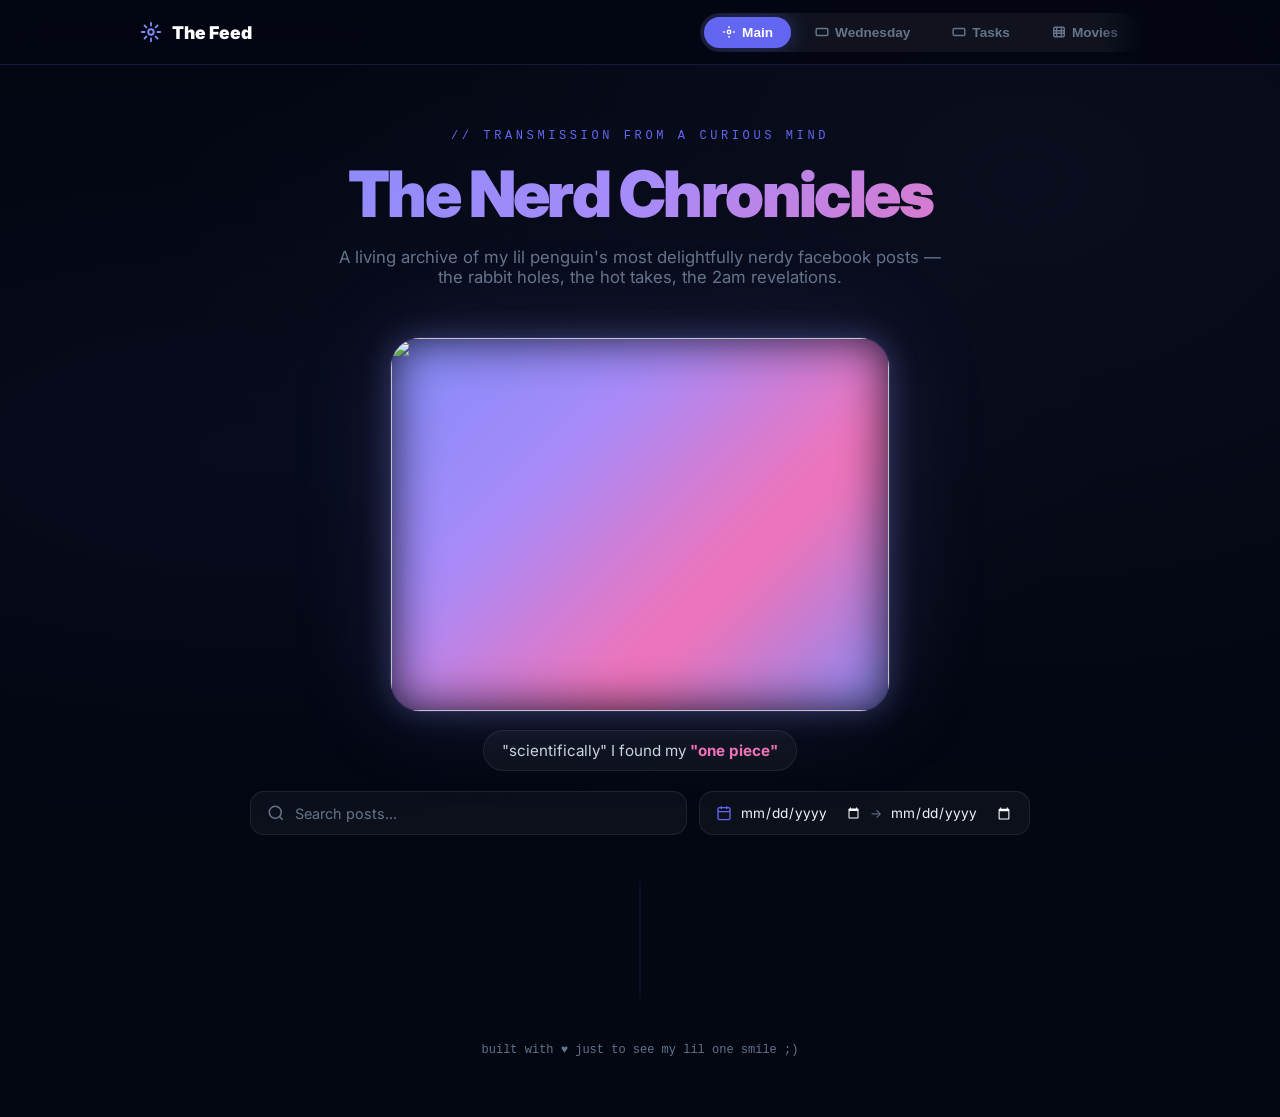
==== page/index.html @ 917375a8 "Update index.html" ====
<!DOCTYPE html>
<html lang="en">
<head>
<meta charset="UTF-8" />
<meta name="viewport" content="width=device-width, initial-scale=1.0" />
<title>The Feed</title>
<link rel="preconnect" href="https://fonts.googleapis.com" />
<link href="https://fonts.googleapis.com/css2?family=Inter:wght@400;500;600;700;900&display=swap" rel="stylesheet" />
<style>
  *, *::before, *::after { box-sizing: border-box; margin: 0; padding: 0; }
  :root {
    --bg: #030712;
    --surface: #0f172a;
    --border: rgba(99,102,241,0.2);
    --accent: #6366f1;
    --accent2: #a78bfa;
    --text: #f1f5f9;
    --muted: #64748b;
    --card-bg: rgba(15,23,42,0.8);
    --wed-accent: #d946ef;
    --wed-accent2: #f59e0b;
    --wed-border: rgba(217,70,239,0.2);
  }
  html { scroll-behavior: smooth; }
  body {
    font-family: 'Inter', sans-serif;
    background: var(--bg);
    color: var(--text);
    min-height: 100vh;
    overflow-x: hidden;
  }

  /* Stars background kk */
  #stars {
    position: fixed; inset: 0; z-index: 0; pointer-events: none;
    background: radial-gradient(ellipse at 20% 50%, rgba(99,102,241,0.05) 0%, transparent 60%),
                radial-gradient(ellipse at 80% 20%, rgba(167,139,250,0.05) 0%, transparent 60%);
  }
  .star {
    position: absolute; width: 2px; height: 2px; background: white; border-radius: 50%;
    animation: twinkle var(--dur, 3s) ease-in-out infinite var(--delay, 0s);
  }
  @keyframes twinkle { 0%,100%{opacity:0.2} 50%{opacity:1} }

  /* NAV */
  nav {
    position: sticky; top: 0; z-index: 100;
    background: rgba(3,7,18,0.85); backdrop-filter: blur(20px);
    border-bottom: 1px solid var(--border);
    padding: 0 24px;
    transition: border-color 0.5s;
  }
  nav.wed-mode { border-color: var(--wed-border); }
  .nav-inner {
    max-width: 1000px; margin: 0 auto;
    display: flex; align-items: center; justify-content: space-between;
    height: 64px;
  }
  .nav-logo {
    display: flex; align-items: center; gap: 10px;
    font-weight: 900; font-size: 1.1rem; text-decoration: none; color: white;
  }
  .nav-logo svg { transition: transform 0.7s; }
  .nav-logo:hover svg { transform: rotate(180deg); }
  .nav-tabs {
  display: flex;
  gap: 6px;
  background: rgba(255,255,255,0.05);
  border-radius: 100px;
  padding: 4px;

  overflow-x: auto;
  -webkit-overflow-scrolling: touch;
  scrollbar-width: none;
  max-width: 70vw;
}

.nav-tabs::-webkit-scrollbar {
  display: none;
}

.nav-tab {
  white-space: nowrap;
  flex-shrink: 0;
}
  .nav-tab {
    padding: 8px 18px; border-radius: 100px; font-size: 0.85rem; font-weight: 600;
    cursor: pointer; transition: all 0.3s; color: var(--muted); border: none; background: none;
    display: flex; align-items: center; gap: 6px;
  }
  .nav-tab.active-main {
    background: var(--accent); color: white;
    box-shadow: 0 0 20px rgba(99,102,241,0.4);
  }
  .nav-tab.active-wed {
    background: var(--wed-accent); color: white;
    box-shadow: 0 0 20px rgba(217,70,239,0.4);
  }
@media (max-width: 600px) {
  .nav-inner {
    gap: 12px;
  }

  .nav-logo {
    font-size: 0.9rem;
  }

  .nav-tabs {
    max-width: 65vw;
    padding: 4px;
  }

  .nav-tab {
    padding: 8px 12px;
    font-size: 0.75rem;
  }
}

.nav-tabs-wrapper {
  position: relative;
  display: flex;
  align-items: center;
}

/* your existing nav-tabs + scroll */
.nav-tabs {
  display: flex;
  gap: 6px;
  background: rgba(255,255,255,0.05);
  border-radius: 100px;
  padding: 4px;

  overflow-x: auto;
  -webkit-overflow-scrolling: touch;
  scrollbar-width: none;

  max-width: 70vw;

  scroll-behavior: smooth;
}

.nav-tabs::-webkit-scrollbar {
  display: none;
}

/* 🔥 RIGHT FADE (hint more content) */
.nav-tabs-wrapper::after {
  content: "";
  position: absolute;
  right: 0;
  top: 0;
  height: 100%;
  width: 40px;
  pointer-events: none;

  background: linear-gradient(
    to right,
    rgba(3,7,18,0),
    rgba(3,7,18,0.9)
  );
}

/* 🔥 LEFT FADE (when scrolled) */
.nav-tabs-wrapper::before {
  content: "";
  position: absolute;
  left: 0;
  top: 0;
  height: 100%;
  width: 40px;
  pointer-events: none;

  background: linear-gradient(
    to left,
    rgba(3,7,18,0),
    rgba(3,7,18,0.9)
  );
  opacity: 0;
  transition: opacity 0.2s;
}

/* show left fade only after scrolling */
.nav-tabs-wrapper.scrolled::before {
  opacity: 1;
}



  /* PAGES */
  .page { display: none; animation: fadeIn 0.4s ease; }
  .page.active { display: block; }
  @keyframes fadeIn { from{opacity:0;transform:translateY(16px)} to{opacity:1;transform:none} }

  /* HERO */
  .hero {
    max-width: 1000px; margin: 0 auto; padding: 64px 24px 40px;
    text-align: center; position: relative; z-index: 1;
  }
  .hero h1 {
    font-size: clamp(2.2rem, 6vw, 4rem); font-weight: 900;
    line-height: 1.1; margin-bottom: 16px;
    background: linear-gradient(135deg, #818cf8, #a78bfa, #f472b6);
    -webkit-background-clip: text; -webkit-text-fill-color: transparent; background-clip: text;
    animation: slideDown 0.5s ease;
  }
  .hero.wed h1 {
    background: linear-gradient(135deg, #f0abfc, #fb923c, #fbbf24);
    -webkit-background-clip: text; background-clip: text;
  }
  @keyframes slideDown { from{opacity:0;transform:translateY(-20px)} to{opacity:1;transform:none} }
  .hero p { color: var(--muted); font-size: 1.05rem; margin-bottom: 32px; }

  /* COUNTDOWN */
  .countdown {
    display: flex; gap: 12px; justify-content: center; margin: 24px 0 36px;
  }
  .countdown-unit {
    background: rgba(217,70,239,0.08); border: 1px solid rgba(217,70,239,0.25);
    border-radius: 14px; padding: 14px 18px; min-width: 72px; text-align: center;
    transition: transform 0.2s;
  }
  .countdown-unit:hover { transform: scale(1.05); }
  .countdown-num {
    display: block; font-size: 1.8rem; font-weight: 900; color: #e879f9;
    font-variant-numeric: tabular-nums;
    animation: flipNum 0.3s ease;
  }
  @keyframes flipNum { from{transform:translateY(-8px);opacity:0} to{transform:none;opacity:1} }
  .countdown-label { font-size: 0.65rem; color: var(--muted); font-weight: 700; letter-spacing: 0.12em; margin-top: 2px; }
  .countdown-title { font-size: 0.7rem; color: rgba(217,70,239,0.6); font-weight: 700; letter-spacing: 0.15em; text-transform: uppercase; margin-bottom: 10px; }

  /* SEARCH */
  .search-bar {
    display: flex; flex-wrap: wrap; gap: 12px;
    max-width: 780px; margin: 0 auto;
    animation: slideUp 0.4s 0.2s both ease;
  }
  @keyframes slideUp { from{opacity:0;transform:translateY(12px)} to{opacity:1;transform:none} }
  .search-field {
    flex: 1; min-width: 220px;
    display: flex; align-items: center; gap: 10px;
    background: rgba(255,255,255,0.04); border: 1px solid rgba(255,255,255,0.08);
    border-radius: 14px; padding: 12px 16px;
    transition: border-color 0.3s, box-shadow 0.3s;
  }
  .search-field:focus-within { border-color: var(--accent); box-shadow: 0 0 0 3px rgba(99,102,241,0.15); }
  .wed-search:focus-within { border-color: var(--wed-accent); box-shadow: 0 0 0 3px rgba(217,70,239,0.15); }
  .search-field svg { flex-shrink: 0; color: var(--muted); }
  .search-field input {
    background: none; border: none; outline: none; color: var(--text);
    font-family: 'Inter', sans-serif; font-size: 0.9rem; width: 100%;
  }
  .search-field input::placeholder { color: var(--muted); }
  .date-field {
    display: flex; align-items: center; gap: 8px;
    background: rgba(255,255,255,0.04); border: 1px solid rgba(255,255,255,0.08);
    border-radius: 14px; padding: 12px 16px;
    transition: border-color 0.3s;
  }
  .date-field:focus-within { border-color: var(--accent); }
  .wed-search .date-field:focus-within { border-color: var(--wed-accent); }
  .date-field input[type=date] {
    background: none; border: none; outline: none; color: var(--text);
    font-family: 'Inter', sans-serif; font-size: 0.85rem; color-scheme: dark;
  }
  .date-sep { color: var(--muted); font-size: 0.8rem; }
  .clear-btn {
    background: none; border: none; color: var(--muted); cursor: pointer;
    transition: color 0.2s; display: none; padding: 0;
  }
  .clear-btn:hover { color: white; }

  /* TIMELINE */
  .timeline {
    max-width: 1000px; margin: 0 auto; padding: 48px 24px 80px;
    position: relative; z-index: 1;
  }
  .timeline-line {
    display: none;
    position: absolute; left: 50%; top: 0; bottom: 0;
    width: 1px; background: linear-gradient(to bottom, transparent, rgba(99,102,241,0.2) 10%, rgba(99,102,241,0.2) 90%, transparent);
    transform: translateX(-50%);
  }
  .wed-timeline .timeline-line { background: linear-gradient(to bottom, transparent, rgba(217,70,239,0.2) 10%, rgba(217,70,239,0.2) 90%, transparent); }
  @media (min-width: 640px) { .timeline-line { display: block; } }

  .post-row {
    display: flex; margin-bottom: 48px; position: relative;
    opacity: 0; transform: translateY(30px);
    transition: opacity 0.6s ease, transform 0.6s ease;
  }
  .post-row.visible { opacity: 1; transform: none; }

  .timeline-dot {
    display: none;
    position: absolute; left: 50%; top: 32px;
    width: 14px; height: 14px; border-radius: 50%;
    background: var(--accent); box-shadow: 0 0 0 4px var(--bg), 0 0 12px var(--accent);
    transform: translateX(-50%); z-index: 10;
  }
  .wed-timeline .timeline-dot { background: var(--wed-accent); box-shadow: 0 0 0 4px var(--bg), 0 0 12px var(--wed-accent); }
  @media (min-width: 640px) { .timeline-dot { display: block; } }

  .post-card {
    width: 100%;
    background: var(--card-bg); backdrop-filter: blur(10px);
    border: 1px solid rgba(99,102,241,0.2); border-radius: 20px; overflow: hidden;
    cursor: pointer; transition: transform 0.3s, box-shadow 0.3s, border-color 0.3s;
  }
  .post-card:hover { transform: translateY(-4px); border-color: rgba(99,102,241,0.5); box-shadow: 0 20px 60px rgba(99,102,241,0.1); }
  .wed-card { border-color: rgba(217,70,239,0.2); }
  .wed-card:hover { border-color: rgba(217,70,239,0.5); box-shadow: 0 20px 60px rgba(217,70,239,0.1); }

  @media (min-width: 640px) {
    .post-row:nth-child(odd) { justify-content: flex-start; padding-right: calc(50% + 32px); }
    .post-row:nth-child(even) { justify-content: flex-end; padding-left: calc(50% + 32px); }
    .post-row:nth-child(odd) .post-card { animation-name: slideFromLeft; }
    .post-row:nth-child(even) .post-card { animation-name: slideFromRight; }
  }

  .card-img {
    position: relative; aspect-ratio: 16/9; overflow: hidden;
  }
  .card-img img {
    width: 100%; height: 100%; object-fit: cover;
    transition: transform 0.5s;
  }
  .post-card:hover .card-img img { transform: scale(1.04); }
  .card-img-overlay {
    position: absolute; inset: 0;
    background: linear-gradient(to top, rgba(3,7,18,0.7) 0%, transparent 50%);
  }
  .photo-count {
    position: absolute; top: 12px; right: 12px;
    background: rgba(99,102,241,0.85); color: white;
    font-size: 0.72rem; font-weight: 700;
    padding: 4px 10px; border-radius: 100px;
    display: flex; align-items: center; gap: 4px;
    backdrop-filter: blur(4px);
  }
  .wed-photo-count { background: rgba(217,70,239,0.85); }
  .card-body { padding: 20px 22px 22px; }
  .card-date {
    font-size: 0.75rem; font-weight: 600; color: #818cf8;
    margin-bottom: 8px; display: flex; align-items: center; gap: 6px;
  }
  .wed-card .card-date { color: #e879f9; }
  .card-title {
    font-size: 1.1rem; font-weight: 700; margin-bottom: 10px;
    line-height: 1.35; display: -webkit-box;
    -webkit-line-clamp: 2; -webkit-box-orient: vertical; overflow: hidden;
    transition: color 0.2s;
  }
  .post-card:hover .card-title { color: #a5b4fc; }
  .wed-card:hover .card-title { color: #f0abfc; }
  .card-excerpt {
    color: var(--muted); font-size: 0.875rem; line-height: 1.65;
    display: -webkit-box; -webkit-line-clamp: 3; -webkit-box-orient: vertical; overflow: hidden;
  }

  .no-posts { text-align: center; color: var(--muted); padding: 80px 0; font-size: 1.05rem; }

  /* MODAL */
  .modal-overlay {
    display: none; position: fixed; inset: 0; z-index: 200;
    background: rgba(0,0,0,0.85); backdrop-filter: blur(8px);
    overflow-y: auto; padding: 32px 16px;
    animation: fadeIn 0.25s ease;
  }
  .modal-overlay.open { display: flex; align-items: flex-start; justify-content: center; }
  .modal {
    width: 100%; max-width: 680px;
    background: #0a0f1e; border-radius: 24px; overflow: hidden;
    border: 1px solid rgba(99,102,241,0.25);
    animation: modalIn 0.35s cubic-bezier(0.34,1.56,0.64,1);
    box-shadow: 0 40px 120px rgba(0,0,0,0.6);
  }
  .wed-modal { border-color: rgba(217,70,239,0.25); }
  @keyframes modalIn { from{opacity:0;transform:scale(0.92) translateY(30px)} to{opacity:1;transform:none} }

  /* PHOTO CAROUSEL */
  .carousel { position: relative; aspect-ratio: 4/3; overflow: hidden; background: #000; }
  .carousel-track {
    display: flex; height: 100%; transition: transform 0.4s cubic-bezier(0.4,0,0.2,1);
  }
  .carousel-slide { flex-shrink: 0; width: 100%; height: 100%; }
  .carousel-slide img { width: 100%; height: 100%; object-fit: contain;
  background: #000; }
  .carousel-btn {
    position: absolute; top: 50%; transform: translateY(-50%);
    background: rgba(99,102,241,0.8); border: none; color: white; cursor: pointer;
    border-radius: 50%; width: 40px; height: 40px; font-size: 1.1rem;
    display: flex; align-items: center; justify-content: center;
    transition: background 0.2s, opacity 0.2s; opacity: 0; z-index: 10;
    box-shadow: 0 4px 16px rgba(0,0,0,0.4);
  }
  .carousel:hover .carousel-btn { opacity: 1; }
  .carousel-btn.prev { left: 12px; }
  .carousel-btn.next { right: 12px; }
  .wed-carousel-btn { background: rgba(217,70,239,0.8); }
  .carousel-dots {
    position: absolute; bottom: 12px; left: 50%; transform: translateX(-50%);
    display: flex; gap: 6px; z-index: 10;
  }
  .carousel-dot {
    height: 7px; border-radius: 100px; background: rgba(255,255,255,0.4);
    transition: all 0.3s; cursor: pointer; width: 7px; border: none;
  }
  .carousel-dot.active { background: #818cf8; width: 22px; }
  .wed-carousel-dot.active { background: #e879f9; }
  .modal-close {
    position: absolute; top: 14px; right: 14px; z-index: 20;
    background: rgba(99,102,241,0.8); border: none; color: white;
    border-radius: 50%; width: 36px; height: 36px; cursor: pointer;
    display: flex; align-items: center; justify-content: center; font-size: 1rem;
    transition: background 0.2s; box-shadow: 0 4px 12px rgba(0,0,0,0.3);
  }
  .modal-close:hover { background: rgba(99,102,241,1); }
  .wed-modal-close { background: rgba(217,70,239,0.8); }
  .wed-modal-close:hover { background: rgba(217,70,239,1); }
  .modal-body { padding: 28px 32px 36px; }
  .modal-date {
    font-size: 0.8rem; font-weight: 600; color: #818cf8;
    display: flex; align-items: center; gap: 6px; margin-bottom: 12px;
  }
  .wed-modal .modal-date { color: #e879f9; }
  .modal-title { font-size: 1.5rem; font-weight: 800; margin-bottom: 16px; line-height: 1.3; }
  .modal-content {
    color: #94a3b8; font-size: 0.9rem; line-height: 1.8; white-space: pre-wrap;
  }

  /* SCROLLBAR */
  ::-webkit-scrollbar { width: 6px; }
  ::-webkit-scrollbar-track { background: var(--bg); }
  ::-webkit-scrollbar-thumb { background: rgba(99,102,241,0.3); border-radius: 3px; }

  /* RESPONSIVE */
  @media (max-width: 500px) {
    .countdown { gap: 8px; }
    .countdown-unit { min-width: 58px; padding: 10px 12px; }
    .countdown-num { font-size: 1.4rem; }
    .modal-body { padding: 20px 20px 28px; }




	
	
  }

    footer{position:relative;z-index:2;text-align:center;padding:40px 24px 60px;color:var(--muted);font-family:'JetBrains Mono',monospace;font-size:12px}
  footer a{color:var(--accent);text-decoration:none}


  header{position:relative;z-index:2;padding:80px 24px 40px;text-align:center}
  .kicker{font-family:'JetBrains Mono',monospace;color:var(--accent);letter-spacing:.3em;font-size:12px;text-transform:uppercase;margin-bottom:16px;animation:fadeUp .8s ease both}
  h1{font-size:clamp(48px,9vw,120px);line-height:.95;font-weight:700;letter-spacing:-.04em;animation:fadeUp 1s .1s ease both}
  h1 .glitch{background:linear-gradient(90deg,var(--accent),var(--accent-2),var(--accent-3),var(--accent));background-size:300% 100%;-webkit-background-clip:text;background-clip:text;color:transparent;animation:slide 6s linear infinite}
  @keyframes slide{to{background-position:300% 0}}
  .sub{margin-top:18px;color:var(--muted);max-width:620px;margin-inline:auto;font-size:18px;animation:fadeUp 1s .2s ease both}
  @keyframes fadeUp{from{opacity:0;transform:translateY(20px)}to{opacity:1;transform:translateY(0)}}




	/* ===== ONE PIECE FRAME ===== */

.onepiece-wrap{
  display:flex;
  justify-content:center;
  margin:50px 0 20px;
  position:relative;
  z-index:2;
}

.onepiece-frame{
  position:relative;
  width:min(90vw,500px);
  aspect-ratio:4/3;

  border-radius:30px;

  overflow:hidden;

  border:1px solid rgba(129,140,248,.3);

  box-shadow:
    0 0 30px rgba(129,140,248,.3),
    0 0 100px rgba(167,139,250,.15);
}

.onepiece-frame:hover{
  transform:translateY(-4px) scale(1.01);
}

.onepiece-frame::before{
  content:"";
  position:absolute;
  inset:-2px;

  background:
  linear-gradient(
    135deg,
    #818cf8,
    #a78bfa,
    #f472b6,
    #818cf8
  );

  z-index:-1;
  filter:blur(25px);
}

.onepiece-slide{
  position:absolute;
  inset:0;
  opacity:0;
  transition:opacity 1.8s ease;
}

.onepiece-slide.active{
  opacity:1;
}

.onepiece-slide img{
  width:100%;
  height:100%;
  object-fit:cover;
}



.onepiece-caption{
  text-align:center;
  margin-top:18px;
}

.onepiece-label{
  display:inline-block;

  padding:10px 18px;
  border-radius:999px;

  background:rgba(255,255,255,.04);
  border:1px solid rgba(255,255,255,.08);

  color:#cbd5e1;
  font-size:.95rem;
}

.onepiece-label em{
  color:#f472b6;
  font-style:normal;
  font-weight:700;
}





</style>
</head>
<body>

<div id="stars"></div>

<nav id="main-nav">
  <div class="nav-inner">
    <a class="nav-logo" href="#">
      <svg width="22" height="22" viewBox="0 0 24 24" fill="none" stroke="#818cf8" stroke-width="2" stroke-linecap="round" stroke-linejoin="round">
        <circle cx="12" cy="12" r="3"/><path d="M12 2v3M12 19v3M2 12h3M19 12h3M4.9 4.9l2.1 2.1M17 17l2.1 2.1M4.9 19.1l2.1-2.1M17 7l2.1-2.1"/>
      </svg>
      The Feed
    </a>
    <div class="nav-tabs-wrapper">
      <div class="nav-tabs">
        <button class="nav-tab active-main" onclick="showPage('main')" id="tab-main">
          <svg width="14" height="14" viewBox="0 0 24 24" fill="none" stroke="currentColor" stroke-width="2.5"><circle cx="12" cy="12" r="3"/><path d="M12 2v3M12 19v3M2 12h3M19 12h3"/></svg>
          Main
        </button>
        <button class="nav-tab" onclick="showPage('wednesday')" id="tab-wed">
          <svg width="14" height="14" viewBox="0 0 24 24" fill="none" stroke="currentColor" stroke-width="2.5"><rect x="2" y="6" width="20" height="12" rx="2"/><path d="M6 10h.01M10 10h.01M14 10h.01M6 14h.01M10 14h.01M14 14h.01"/></svg>
          Wednesday
        </button>
        <button class="nav-tab" onclick="checkTasksPassword()" id="tab-tasks">
          <svg width="14" height="14" viewBox="0 0 24 24" fill="none" stroke="currentColor" stroke-width="2.5"><rect x="2" y="6" width="20" height="12" rx="2"/><path d="M6 10h.01M10 10h.01M14 10h.01M6 14h.01M10 14h.01M14 14h.01"/></svg>
          Tasks
        </button>
        <button class="nav-tab" onclick="checkMoviesPassword()" id="tab-movies">
          <svg width="14" height="14" viewBox="0 0 24 24" fill="none" stroke="currentColor" stroke-width="2.5">
            <rect x="3" y="4" width="18" height="16" rx="2"/>
            <path d="M8 4v16M16 4v16M3 10h18M3 14h18"/>
          </svg>
          Movies
        </button>
      </div>
    </div>
  </div>
</nav>

<!-- MAIN PAGE -->
<div class="page active" id="page-main">
  <div class="hero">
   
    <div class="kicker">// transmission from a curious mind</div>
    <h1>The <span class="glitch">Nerd</span> Chronicles</h1>
    <p class="sub">A living archive of my lil penguin's most delightfully nerdy facebook posts — the rabbit holes, the hot takes, the 2am revelations.</p>

	  <div class="onepiece-wrap">

  <div>

    <div class="onepiece-frame">

      

      <div class="onepiece-slide active"
          >
        <img src="https://cdn.jsdelivr.net/gh/bw3123/our-treasure@main/pics/baran3.png" alt="">
      </div>

      <div class="onepiece-slide"
           >
        <img src="https://cdn.jsdelivr.net/gh/bw3123/our-treasure@main/pics/baran2.png" alt="">
      </div>

      <div class="onepiece-slide"
           >  
        <img src="https://cdn.jsdelivr.net/gh/bw3123/our-treasure@main/pics/baran1.png" alt="">
      </div>

    </div>

    <div class="onepiece-caption">
      <div class="onepiece-label">
        "scientifically" I found my <em>"one piece"</em>
      </div>
    </div>

  </div>

</div>
    <div class="search-bar" id="main-search">
      <div class="search-field">
        <svg width="18" height="18" viewBox="0 0 24 24" fill="none" stroke="currentColor" stroke-width="2"><circle cx="11" cy="11" r="8"/><path d="m21 21-4.35-4.35"/></svg>
        <input type="text" placeholder="Search posts..." id="main-search-input" oninput="filterPosts('main')" />
        <button class="clear-btn" id="main-clear" onclick="clearSearch('main')">✕</button>
      </div>
      <div class="date-field">
        <svg width="16" height="16" viewBox="0 0 24 24" fill="none" stroke="#6366f1" stroke-width="2"><rect x="3" y="4" width="18" height="18" rx="2"/><path d="M16 2v4M8 2v4M3 10h18"/></svg>
        <input type="date" id="main-date-from" onchange="filterPosts('main')" />
        <span class="date-sep">→</span>
        <input type="date" id="main-date-to" onchange="filterPosts('main')" />
      </div>
    </div>
  </div>
  <div class="timeline" id="timeline-main">
    <div class="timeline-line"></div>
  </div>
</div>

<!-- WEDNESDAY PAGE -->
<div class="page" id="page-wednesday">
  <div class="hero wed">
    <h1>Wednesday Posts</h1>
  
    <div class="countdown-title">Next drop in</div>
    <div class="countdown" id="countdown">
      <div class="countdown-unit"><span class="countdown-num" id="cd-days">00</span><div class="countdown-label">DAYS</div></div>
      <div class="countdown-unit"><span class="countdown-num" id="cd-hours">00</span><div class="countdown-label">HRS</div></div>
      <div class="countdown-unit"><span class="countdown-num" id="cd-mins">00</span><div class="countdown-label">MIN</div></div>
      <div class="countdown-unit"><span class="countdown-num" id="cd-secs">00</span><div class="countdown-label">SEC</div></div>
    </div>
    <div class="search-bar wed-search">
      <div class="search-field">
        <svg width="18" height="18" viewBox="0 0 24 24" fill="none" stroke="#d946ef" stroke-width="2"><circle cx="11" cy="11" r="8"/><path d="m21 21-4.35-4.35"/></svg>
        <input type="text" placeholder="Search posts..." id="wed-search-input" oninput="filterPosts('wed')" />
        <button class="clear-btn" id="wed-clear" onclick="clearSearch('wed')">✕</button>
      </div>
      <div class="date-field">
        <svg width="16" height="16" viewBox="0 0 24 24" fill="none" stroke="#d946ef" stroke-width="2"><rect x="3" y="4" width="18" height="18" rx="2"/><path d="M16 2v4M8 2v4M3 10h18"/></svg>
        <input type="date" id="wed-date-from" onchange="filterPosts('wed')" />
        <span class="date-sep">→</span>
        <input type="date" id="wed-date-to" onchange="filterPosts('wed')" />
      </div>
    </div>
  </div>
  <div class="timeline wed-timeline" id="timeline-wed">
    <div class="timeline-line"></div>
  </div>
</div>

<!-- TASK -->
<div class="page" id="page-tasks">
  <div class="hero">
    <h1>Tasks</h1>
    <p class="sub">Your personal quest log ⚔️</p>
  </div>

  <!-- ADD TASK -->
  <div style="max-width:600px;margin:20px auto;display:flex;gap:10px;">
    <input id="newTaskInput" placeholder="Add a quest..." style="flex:1;padding:10px;" />
    <button onclick="addTask()">Add</button>
  </div>

  <!-- TASK LIST -->
  <div class="timeline" id="timeline-tasks"></div>
</div>

<!-- MOVIES -->
<div class="page" id="page-movies">
  <div class="hero">
    <h1>Movies</h1>
    <p class="sub">Your personal watchlist 🎬</p>
  </div>

  <!-- ADD MOVIE -->
  <div style="max-width:600px;margin:20px auto;display:flex;gap:10px;">
    <input id="newMovieInput" placeholder="Add a movie..." style="flex:1;padding:10px;" />
    <button onclick="addMovie()">Add</button>
  </div>

  <!-- MOVIE LIST -->
  <div class="timeline" id="timeline-movies"></div>
</div>

<!-- MODAL -->
<div class="modal-overlay" id="modal" onclick="closeModal(event)">
  <div class="modal" id="modal-box">
    <div style="position:relative;">
      <div class="carousel" id="modal-carousel">
        <div class="carousel-track" id="carousel-track"></div>
        <button class="carousel-btn prev" id="carousel-prev" onclick="carouselPrev()">&#8592;</button>
        <button class="carousel-btn next" id="carousel-next" onclick="carouselNext()">&#8594;</button>
        <div class="carousel-dots" id="carousel-dots"></div>
      </div>
      <button class="modal-close" id="modal-close-btn" onclick="closeModal()">&#10005;</button>
    </div>
    <div class="modal-body">
      <div class="modal-date" id="modal-date"></div>
      <div class="modal-title" id="modal-title"></div>
      <div class="modal-content" id="modal-content"></div>
    </div>
  </div>
</div>


<footer>
  built with ♥ just to see my lil one smile ;)
</footer>
<script src="https://cdn.jsdelivr.net/npm/@supabase/supabase-js@2"></script>
<script>


    const SUPABASE_URL = "https://vexrmjmpencefrqjskqq.supabase.co";
    const SUPABASE_KEY = "sb_publishable_DeXs1AZIIJF-NjkF4xB8Vg_2nslRCuG";

    const supabaseClient = supabase.createClient(
      SUPABASE_URL,
      SUPABASE_KEY
    );

let tasksLoaded = false;

const tabs = document.querySelector('.nav-tabs');
const wrapper = document.querySelector('.nav-tabs-wrapper');

tabs.addEventListener('scroll', () => {
  if (tabs.scrollLeft > 5) {
    wrapper.classList.add('scrolled');
  } else {
    wrapper.classList.remove('scrolled');
  }
});



// ====================================================
// DATA —
// ====================================================

// ====================================================
// DATA —  movies here!
// ====================================================


let movies = [];

async function loadMovies() {
  const { data, error } = await supabaseClient
    .from('movies')
    .select('*')
    .order('created_at', { ascending: false });

  if (error) return console.error(error);

  movies = data;
  renderMovies();
}


let moviesLoaded = false;

async function ensureMoviesLoaded() {
  if (moviesLoaded) return;
  await loadMovies();
  moviesLoaded = true;
}

function renderMovies() {
  const tabMovies = document.getElementById('tab-movies');
  const container = document.getElementById('timeline-movies');
  container.innerHTML = '';

  movies.forEach(movie => {
    const row = document.createElement('div');
    row.className = 'post-row visible';

    row.innerHTML = `
      <div class="post-card">
        <div class="card-body">

          <div style="display:flex;justify-content:space-between;align-items:center;gap:10px;">

            <div style="display:flex;gap:10px;align-items:center;">
              <input type="checkbox" ${movie.watched ? "checked" : ""}
                onchange="toggleMovie(${movie.id}, this.checked)" />

              <div class="card-title"
                style="${movie.watched ? 'text-decoration:line-through;opacity:0.5' : ''}">
                🎬 ${movie.title}
              </div>
            </div>

            <div style="display:flex;gap:8px;">
              <button onclick="editMovie(${movie.id})">✏️</button>
              <button onclick="deleteMovie(${movie.id})">🗑️</button>
            </div>

          </div>

        </div>
      </div>
    `;

    container.appendChild(row);
  });
}

async function addMovie() {
  const input = document.getElementById('newMovieInput');
  const value = input.value.trim();

  if (!value) return;

  const { data, error } = await supabaseClient
    .from('movies')
    .insert([{ title: value }])
    .select();

  if (error) return console.error(error);

  movies.unshift(data[0]);
  input.value = '';
  renderMovies();
}

async function toggleMovie(id, watched) {
  const { error } = await supabaseClient
    .from('movies')
    .update({ watched })
    .eq('id', id);

  if (error) return console.error(error);

  const m = movies.find(x => x.id === id);
  if (m) m.watched = watched;

  renderMovies();
}


async function deleteMovie(id) {
  await supabaseClient.from('movies').delete().eq('id', id);
  movies = movies.filter(m => m.id !== id);
  renderMovies();
}

async function editMovie(id) {
  const movie = movies.find(m => m.id === id);
  const newTitle = prompt("Edit movie:", movie.title);
  if (!newTitle) return;

  await supabaseClient
    .from('movies')
    .update({ title: newTitle })
    .eq('id', id);

  movie.title = newTitle;
  renderMovies();
}


// ====================================================
// DATA —  tasks here!
// ====================================================



let tasks = [];

async function loadTasks() {
  const { data, error } = await supabaseClient
    .from('tasks')
    .select('*')
    .order('created_at', { ascending: false });

  if (error) {
    console.error(error);
    return;
  }

  tasks = data;
  renderTasks();
}

function renderTasks() {
  const container = document.getElementById('timeline-tasks');
  container.innerHTML = '';

  tasks.forEach(task => {
    const row = document.createElement('div');
    row.className = 'post-row visible';

    row.innerHTML = `
      <div class="post-card">
        <div class="card-body">

          <div style="display:flex;align-items:center;justify-content:space-between;gap:10px;">

            <div style="display:flex;align-items:center;gap:10px;">
              <input type="checkbox" ${task.completed ? "checked" : ""}
                onchange="toggleTask(${task.id}, this.checked)" />

              <div class="card-title" style="${task.completed ? 'text-decoration:line-through;opacity:0.5' : ''}">
                ${task.task}
              </div>
            </div>

            <div style="display:flex;gap:8px;">
              <button onclick="editTask(${task.id})">✏️</button>
              <button onclick="deleteTask(${task.id})">🗑️</button>
            </div>

          </div>

        </div>
      </div>
    `;

    container.appendChild(row);
  });
}

async function addTask() {
  const input = document.getElementById('newTaskInput');
  const value = input.value.trim();

  if (!value) return;

  const { data, error } = await supabaseClient
    .from('tasks')
    .insert([{ task: value }])
    .select();

  if (error) {
    console.error(error);
    return;
  }

  tasks.unshift(data[0]);
  input.value = '';
  renderTasks();
}

async function toggleTask(id, completed) {
  const { error } = await supabaseClient
    .from('tasks')
    .update({ completed })
    .eq('id', id);

  if (error) {
    console.error(error);
    return;
  }

  const t = tasks.find(x => x.id === id);
  if (t) t.completed = completed;

  renderTasks();
}



async function deleteTask(id) {
  const { error } = await supabaseClient
    .from('tasks')
    .delete()
    .eq('id', id);

  if (error) {
    console.error(error);
    return;
  }

  tasks = tasks.filter(t => t.id !== id);
  renderTasks();
}


async function editTask(id) {
  const task = tasks.find(t => t.id === id);
  const newText = prompt("Edit task:", task.task);

  if (!newText) return;

  const { error } = await supabaseClient
    .from('tasks')
    .update({ task: newText })
    .eq('id', id);

  if (error) {
    console.error(error);
    return;
  }

  task.task = newText;
  renderTasks();
}



async function ensureTasksLoaded() {
  if (tasksLoaded) return;
  await loadTasks();
  tasksLoaded = true;
}

// ====================================================
// DATA —  posts here!
// ====================================================



const POSTS = {
  main: [
    {
      title: "",
      date: "2025-09-15",
      photos: [
        "https://scontent.ftlv20-3.fna.fbcdn.net/v/t39.30808-6/548124882_1301688905082331_1071513579234263600_n.jpg?stp=cp6_dst-jpg_tt6&_nc_cat=109&ccb=1-7&_nc_sid=833d8c&_nc_ohc=eWhPagOBMfcQ7kNvwGByZAR&_nc_oc=AdoQv3SVLzpEOYD61i9ScPtByqZWhPdBEB9W4JNFk0SohxbNbYX2k4BQOWnL_lZ3LFP1kDlB9cEqkqc4M23r91EV&_nc_zt=23&_nc_ht=scontent.ftlv20-3.fna&_nc_gid=uBJjUDsWThHHfGLaoWJE7Q&_nc_ss=7b2a8&oh=00_Af7ZNHcW4tJb2s36Okmv-V0oZZa84A2jkmY97yrBVwH-Kg&oe=6A155798",
        "https://scontent.ftlv20-1.fna.fbcdn.net/v/t39.30808-6/548514776_1301688948415660_8927827410116630479_n.jpg?_nc_cat=110&ccb=1-7&_nc_sid=833d8c&_nc_ohc=cq17f4FWKFMQ7kNvwEpt-pl&_nc_oc=AdpVrBkWxjaWa_15dqrXwWOqp0AD49apfCQuEGSsWcYWnWW0MIrQmTNbohI_pB3fShxoHmclAhlAzJGIq6ilMUTP&_nc_zt=23&_nc_ht=scontent.ftlv20-1.fna&_nc_gid=GhwOKYX96Yw3S5l8NZzKvQ&_nc_ss=7b2a8&oh=00_Af7h3kNuS89lcKzTB6e0-0ZgIQad_p9EtVxidD1sWGoB-g&oe=6A15513A",
        "https://scontent.ftlv20-2.fna.fbcdn.net/v/t39.30808-6/547005160_1301688975082324_5574386510447917089_n.jpg?stp=cp6_dst-jpg_tt6&_nc_cat=100&ccb=1-7&_nc_sid=833d8c&_nc_ohc=oP460wG4Qy0Q7kNvwGcNb2_&_nc_oc=AdpC08Bqoe10lhjlGCfLcF65CBjLu9-DkwsEVPUoMmzyVjou2DLhJI4IjKjsiy5SD_0I88a9hnkMM9rM0YyfwnJJ&_nc_zt=23&_nc_ht=scontent.ftlv20-2.fna&_nc_gid=wKGZISuRRf-swmJuibU0MA&_nc_ss=7b2a8&oh=00_Af7zn0qPodr6Ilwx-4NMu0ZwmuFbrdBuap-0Ru6YrcptSQ&oe=6A1537E4"
      ],
      content: `Forgotten Roots and the Misconceptions Spread
1) Forgotten Roots, Who are the Palestinians?
Many Palestinians today identify as Arabs because we speak Arabic and have lived under Arab Islamic culture for over 1,400 years. But history and genetics tell a deeper story: we are descendants of the original Canaanites, the people who lived here thousands of years before the Arab migrations.
• The Canaanite languages (including early Hebrew and Phoenician) were spoken here long before Arabic.
• The original religion was polytheistic, worshipping deities like El, Baal, and Asherah.
• My own DNA results confirm direct continuity with ancient Canaanite populations evidence that modern Palestinians are not outsiders but the living descendants of the very first people of this land.
Adopting Arabic and Islam later in history did not erase these roots. We did not come from the Arabian Peninsula we were always here.
2) The History of Canaan
Canaan was never a single empire it was a mosaic of city-states and later a prize for great powers: Egyptian, Assyrian, Babylonian, Persian, Greek, and Roman.
But through it all, the Canaanites remained the foundation of the population.
• Phoenicians flourished along the coast.
• Highland Canaanites evolved into the Israelite kingdoms.
• The Philistines whose very name comes from the Hebrew Pelištīm, meaning “invaders” or “migrants” arrived from the Aegean around the 12th century BCE and settled along the southern coast. Over time, they blended with locals but were never the indigenous people of Canaan.
Empires came and went, but the people of the land adapted and endured.
3) The Rise of Judaism & the Israelites
The Israelites emerged from within Canaanite society itself. They were not foreign invaders but Canaanites who developed a new religious identity.
• The high god El of Canaan became Elohim in Hebrew.
• Early Israelites also worshipped alongside Asherah and Baal before gradually shifting to Yahweh.
• Over time, especially after the Babylonian exile, Israelite faith moved from polytheism to strict monotheism, giving birth to Judaism.
This was not a replacement of Canaanites it was a transformation among them.
4) How the Land Became “Palestine”
After the Bar Kokhba revolt (132–136 CE), the Romans renamed the province Syria Palaestina.
• This was partly to punish the Jews by erasing Judaea’s name and mocking them with the name of their ancient rivals the Philistines, remembered as outsiders in biblical tradition.
• Later, under Byzantine and Islamic rule, the name persisted.
So the word “Palestine” has foreign origins, but the people remained the same Canaanite descendants beneath every name and empire.
5) Continuity Through Languages & Religions
One of the greatest misconceptions today is that adopting a new language or faith makes you a “different” people. That is not true.
• Canaanites first spoke Canaanite dialects, then Aramaic, and later Arabic.
• They first worshipped a pantheon of gods, then some became Jews, others Christians, and later many became Muslims.
But none of these shifts erased their history or bloodlines. Just as speaking Hebrew today does not automatically make someone an ancient Israelite, speaking Arabic does not mean Palestinians came from Arabia. Language and religion can change, ancestry does not.
6) Conclusion:  Lost Memory, Living People
Modern debates about this land often ignore both history and genetics. Some say Palestinians are just “Arabs,” others claim Jews alone have the ancestral link. Both are incomplete.
The truth is layered:
• Palestinians are the living descendants of the Canaanites.
• Judaism was born within the Canaanite world.
• The name “Palestine” came from Romans and Greeks, not from Canaan itself.
• Over millennia, the people adapted to new rulers, new languages, and new faiths yet their roots remained.
Empires fall, names change, religions shift but the people of this land carried their ancestry through every era. To forget that is to lose sight of the truth.
We are the Canaanites. We always were.`
    },

    {
      title: "",
      date: "2026-05-27",
      photos: [
        "https://cdn.jsdelivr.net/gh/bw3123/our-treasure@main/pics/skin1.jpeg",
        "https://cdn.jsdelivr.net/gh/bw3123/our-treasure@main/pics/skin2.jpeg",
        "https://cdn.jsdelivr.net/gh/bw3123/our-treasure@main/pics/skin3.jpeg",
        "https://cdn.jsdelivr.net/gh/bw3123/our-treasure@main/pics/skin4.jpeg",
         ],
      content: `● Have you ever wondered why humans evolved different skin tones?
The answer begins with: Melanin.
Most people think melanin only affects appearance. In reality, it is one of the most important evolutionary adaptations humans ever developed.
Melanin is the pigment responsible for skin, hair, and eye color. But biologically, its main role is protection.
● The Sun emits ultraviolet (UV) radiation. Too much UV exposure damages DNA, accelerates aging, increases skin cancer risk, and can even destroy folate (Vitamin B9), which is essential for fertility and fetal development.
● Early humans evolved in regions with intense sunlight, especially near the equator. Because of this, evolution favored darker skin with higher melanin levels.
Why? Because melanin acts like a natural UV shield.
It absorbs and scatters part of the ultraviolet radiation before it penetrates deeper into the skin.
In simple terms: More melanin = more natural protection against intense sunlight.
● As humans moved into colder regions with weaker sunlight, a new biological problem appeared:
Vitamin D deficiency.
The human body produces Vitamin D3 using sunlight.
When UVB rays hit the skin, they trigger a chemical reaction:
▪︎ 7-dehydrocholesterol + UVB radiation → previtamin D3 → vitamin D3 (cholecalciferol)
The problem is: Melanin also reduces the amount of UVB that reaches the deeper skin layers where this process happens.
So while darker skin protects better against UV damage, it also slows Vitamin D3 production in low-sunlight environments.
Because of this, evolution gradually favored lighter skin in northern regions since it allowed more efficient Vitamin D synthesis under weak sunlight.
● Why is Vitamin D3 so important? Vitamin D3 is not “just a vitamin.” It functions more like a hormone and affects multiple systems in the body.
It plays major roles in:
• Calcium absorption and bone strength.
• Immune system regulation
• Muscle function
• Hormone balance
• Brain and mood regulation
Low Vitamin D levels are associated with:
• Fatigue
• Weak bones
• Immune dysfunction
• Depression and seasonal mood changes
● This is one reason why populations with darker skin living in very low UV environments may have higher risks of Vitamin D deficiency if diet and lifestyle do not compensate properly.
Meanwhile, populations with lighter skin exposed to intense sunlight have less natural UV protection, increasing the risk of skin damage and skin cancer.
So neither skin tone is “better.”
Each evolved as a biological adaptation to different environmental pressures.
Human skin color is basically evolution negotiating with the Sun.
Your skin is not random. It is a map of where your ancestors survived for thousands of years.`
    },


  {
      title: "",
      date: "2026-05-21",
      photos: [
        "https://scontent.ftlv20-1.fna.fbcdn.net/v/t39.30808-6/702734400_1523111532940066_7487092687627016305_n.jpg?stp=cp6_dst-jpg_tt6&_nc_cat=111&ccb=1-7&_nc_sid=833d8c&_nc_ohc=AldOS4tK598Q7kNvwHHKJ0D&_nc_oc=Adr7tX7mNHGx1M-NHWGvNYMM0r2a5eEdAfit7Ipq75CHnlDplEma7_2uP1BLehSsza6YHWAbKrsVcyXOD26AlZWA&_nc_zt=23&_nc_ht=scontent.ftlv20-1.fna&_nc_gid=iOHXUBiQ4ylL5I8cbD8-pA&_nc_ss=7b2a8&oh=00_Af6TGGBJ10ORmaN_qfO8a6yD2biIgZaB3HHo0uVml7z0UA&oe=6A154ACD",
		"https://scontent.ftlv20-2.fna.fbcdn.net/v/t39.30808-6/703890868_1523111572940062_8065805004993632444_n.jpg?stp=cp6_dst-jpg_tt6&_nc_cat=102&ccb=1-7&_nc_sid=833d8c&_nc_ohc=iI9YGqeRKWMQ7kNvwErOO-k&_nc_oc=AdoxB_pGZsp_xvN_gLXnMmqwnyLTp4clp83ZXbH8GIalDtGxV4nt7mUJfDgptCwX0s0L-sJmEPW6TPPpjzs0NCCb&_nc_zt=23&_nc_ht=scontent.ftlv20-2.fna&_nc_gid=QuSseE9KvjHGPc9TCtclyw&_nc_ss=7b2a8&oh=00_Af4ut_gz3Zc0VzwcHA1FMSKxzpy8MzOuLlPOON8JOVdnrQ&oe=6A1559A4",
		"https://scontent.ftlv20-2.fna.fbcdn.net/v/t39.30808-6/702502103_1523111616273391_4386684403104055755_n.jpg?stp=cp6_dst-jpg_tt6&_nc_cat=101&ccb=1-7&_nc_sid=833d8c&_nc_ohc=Q8MkKLhW550Q7kNvwH3x1RN&_nc_oc=AdqyA647S1lXkN5432q4Z9S1x4OnOz7VNEiIifd060uWQ4cHZPzxVeyrAxEpXzzVJ8bZvX4VHW0eVOvD54PRuDOZ&_nc_zt=23&_nc_ht=scontent.ftlv20-2.fna&_nc_gid=tGwbuR5ZJZ_eOqYdCJDwtw&_nc_ss=7b2a8&oh=00_Af6fT95ghD4vSjOQnV6yG8HnfYVVnlVT2ZYdifppxtCeMA&oe=6A155EFE"
      ],
      content: `Humanity learned how bacteria defend themselves and turned it into a gene-editing weapon. The power to rewrite life no longer belongs to evolution alone.
● CRISPR-Cas9: The Biological Cheat Code
Most people think bacteria are primitive little blobs floating around doing nothing.
Wrong.
Bacteria have been fighting biological warfare for billions of years. And in that war, they accidentally invented one of the most powerful technologies humanity has ever touched:
CRISPR-Cas9
A system so precise it can literally edit DNA almost like using “find and replace” in a Word document.
Yeah. Nature casually invented molecular programming before humans even discovered electricity.
● First: Why Did Bacteria Create CRISPR?
Bacteria constantly get attacked by viruses called: Bacteriophage 
These viruses inject genetic material into bacteria and hijack them to make more viruses until the cell explodes.
So bacteria evolved a defense mechanism.
Instead of just dying helplessly, they started keeping genetic “mugshots” of viruses that attacked them before.
That memory system became:
CRISPR
Clustered Regularly Interspaced Short Palindromic Repeats
Which honestly sounds less like biology and more like Elon Musk naming his child.
● How Does CRISPR Actually Work?
Imagine this:
A virus attacks a bacterium.
The bacterium survives.
It cuts a small piece of the viral DNA and stores it inside its own genome like a biological FBI database.
Next time the virus attacks:
1) The bacterium recognizes the viral DNA
2) It produces a guide RNA matching the virus
3) The enzyme Cas9 follows that guide
4) Cas9 cuts the viral DNA apart
Done. Threat neutralized.
It’s literally molecular scissors guided by genetic GPS.
● The Cas9 Enzyme
Cas9 = the executioner
Scientists realized something terrifyingly genius:
“What if we could program Cas9 to cut ANY DNA sequence we want?”
And suddenly biology changed forever.
Instead of targeting viruses:
We can target:
• defective genes
• mutations
• cancer related sequences
• viral DNA
• inherited diseases
• Potentially even traits.
That’s where things get ethically spicy.
● What Can CRISPR Potentially Do?
1) Genetic Diseases: 
Scientists are already using CRISPR experimentally against:
•sickle cell anemia
•certain inherited blindness conditions
•muscular disorders
2) Cancer Research
Modified immune cells can potentially be engineered to attack tumors more effectively.
3) Agriculture
CRISPR can create crops that:
•resist drought
•survive disease
•need fewer pesticides
Viral Research
Some scientists are exploring whether CRISPR systems could target viral genomes directly.
● But Here’s The Dark Part
CRISPR is powerful. Too powerful.
Because once you can edit genes, you can start asking dangerous questions.
Where is the line?
Treat disease? 
Enhance intelligence?
Designer babies?
Physical traits?
Selective genetics?
• Now we enter philosophical territory.
Because humanity historically sucks at handling power responsibly.
• The Biggest Fear: Germline Editing
If edits are made in embryos:
The changes can pass to future generations.
Meaning: You are not just editing one human.
You are editing an entire bloodline.
That’s insane when you really think about it.
One lab mistake could echo through generations like a biological typo nobody can fully erase.
● CRISPR-Cas9 might become:
one of humanity’s greatest medical breakthroughs or one of the biggest ethical disasters in scientific history
Probably both.
Because every powerful technology in history has been both salvation and catastrophe depending on who holds it.
Fire. Nuclear energy. Artificial intelligence. Genetic editing joins the list too.
And the craziest part?
It all started with bacteria being tired of getting jumped by viruses.`
    },
	{
      title: "",
      date: "2026-05-13",
      photos: [
        "https://scontent.ftlv20-2.fna.fbcdn.net/v/t39.30808-6/696480550_1516476020270284_1514210307011076346_n.jpg?_nc_cat=101&ccb=1-7&_nc_sid=833d8c&_nc_ohc=eSHf_YWMB9AQ7kNvwF2HKXJ&_nc_oc=Adra_WChOAHgagPeyku3FJ7I7cKKJnM5uBG1e5eazrmKmyoevQ71DrPLsVsAFYCXuSxQfynT-5PsupScpKZdw9ey&_nc_zt=23&_nc_ht=scontent.ftlv20-2.fna&_nc_gid=sAeb4nm2aGVRX4xc4DeSmA&_nc_ss=7b2a8&oh=00_Af6Oo4m43Fi-YAUxSc_2RqPGVHvbQPd3mPg_IexzcTRV0w&oe=6A153B2F",
		"https://scontent.ftlv20-3.fna.fbcdn.net/v/t39.30808-6/697777789_1516476056936947_1690139933564153127_n.jpg?stp=cp6_dst-jpg_tt6&_nc_cat=105&ccb=1-7&_nc_sid=833d8c&_nc_ohc=7bIUf4DSw-4Q7kNvwHbUMQj&_nc_oc=AdraSkPYAkSFiwpkIgPvF5luZZx0GOQFTHRyEQWlGxm2F-uEAkX1D1GuQnApqGSheZDys6Aw80ia2yxRg5LhqY3-&_nc_zt=23&_nc_ht=scontent.ftlv20-3.fna&_nc_gid=6sx-1cdkGKAZ-i_qnJr0UQ&_nc_ss=7b2a8&oh=00_Af494yDrrsQZFaOlckcQvF3S-0jvmQ6i5GP-m_TjGd18ag&oe=6A155FB9",
		"https://scontent.ftlv20-1.fna.fbcdn.net/v/t39.30808-6/697394666_1516476116936941_2987334706626890017_n.jpg?stp=cp6_dst-jpg_tt6&_nc_cat=106&ccb=1-7&_nc_sid=833d8c&_nc_ohc=co8bCBCiLL8Q7kNvwGGK6OL&_nc_oc=Adr7J6HB7DRgxKcOdtgnDJLClsKlEMDw27WEerMOe4Qtozk9OqNk-4xLd2JwhQYlX7Az4-HrJ0x9_VcCnmYOV9nJ&_nc_zt=23&_nc_ht=scontent.ftlv20-1.fna&_nc_gid=suxETTU2Fa7C1SxHn6EyeA&_nc_ss=7b2a8&oh=00_Af5NOJni32IX56CYilox1KlPCWba1lfgrmvLAX3p2pQ3Ag&oe=6A15438D",
		"https://scontent.ftlv20-3.fna.fbcdn.net/v/t39.30808-6/699469045_1516476163603603_7856960620586610269_n.jpg?stp=cp6_dst-jpg_tt6&_nc_cat=109&ccb=1-7&_nc_sid=833d8c&_nc_ohc=0P4rw9boNO4Q7kNvwEzxnNn&_nc_oc=AdrfYagd4GhTG7p1K_aGj9oVdQy8W0utmvr1_bLJukCQbcAjZ3mva2fJ2ij01oKgybHWpAWAcwIqaY1m5dYU70MD&_nc_zt=23&_nc_ht=scontent.ftlv20-3.fna&_nc_gid=ni6wmVgPbYlCczDV9gh5sw&_nc_ss=7b2a8&oh=00_Af5Eha5q1FfPdOr5ZinOYTqs4lnLQISDrCukfUN52sSUzg&oe=6A155B55"
      ],
      content: `“The most successful biological entity on Earth might not even be alive.”
● What Even Is a Virus?
Viruses are microscopic infectious particles made of genetic material wrapped inside a protein shell.
That’s it. 
Just biological code with one objective: Replicate.
● Are Viruses Even Alive?
This is where scientists start fighting 
Why some scientists say viruses are NOT alive:
• They cannot reproduce independently
• They have no metabolism
•They don’t respond to stimuli like cells do
• Outside a host they are inert
Why others argue they ARE alive:
• They evolve through natural selection
• They mutate
• They adapt extremely fast
• They carry genetic information
• Viruses exist in this weird gray zone between chemistry and life.
• They are like biological pirates: They don’t own ships, they steal yours.
● How Do Viruses Actually Work?
Basic Viral Infection Cycle:
1. Attachment
The virus recognizes specific receptors on a host cell.
Like a lock and key.
If the receptor doesn’t match: No infection.
That’s why many animal viruses cannot infect humans.
2. Entry
The virus enters the cell or injects its genetic material.
3. Hijacking
The host cell’s ribosomes start reading viral instructions.
The cell thinks:
“Ah yes, normal work.”
Meanwhile the virus is basically installing ransomware.
4. Replication
The cell produces:
Viral proteins
Viral genomes
New virus particles
Thousands of them.
5. Release
New viruses burst out or escape the cell.
Then the cycle repeats.
Your body becomes a biological copy machine.
● Why Don’t We Have “Actual Footage” of Viruses?
Because viruses are absurdly small.
A typical virus is around:
20–300 nanometers
For comparison:
Human hair width ≈ 80,000–100,000 nanometers
Viruses are literally below the resolution limit of normal light microscopes.
Visible light wavelengths are too large to properly resolve them.
That’s why scientists use:
Electron microscopes
Cryo-electron microscopy
Computer-generated reconstructions
• So when you see those detailed colorful virus images online?
Most are:
Scientific renders
Reconstructions
Colorized electron microscope images
Not regular “camera footage.”
The famous coronavirus images?
Mostly digitally colored electron microscope scans.
Basically: You cannot film viruses the way you film a lion or a shark.
You’re trying to record something smaller than the wavelength of visible light itself.
● Viruses vs Bacteriophages
A bacteriophage is simply:
A virus that infects bacteria.
“Phage” comes from Greek meaning “to eat.”
These things look straight-up alien.
Like tiny lunar landers engineered by H.R. Giger.
Main Difference: 
▪︎ Virus
Infects animal/plant/fungal cells
Often enters entire cell
Shapes vary widely
Can cause human disease
▪︎ Bacteriophage
Infects bacteria
Often injects DNA like a syringe
Classic spider like shape common
Usually harmless to humans
Some bacteriophages are actually being studied as alternatives to antibiotics because they can target dangerous bacteria directly.
Which is honestly insane: Using viruses to kill bacteria to save humans.
● Viruses force us to question what life even is.
They are not fully alive.
Not fully dead.
Just instructions searching for machinery.
Tiny packets of code capable of:
Crashing civilizations
Driving evolution
Reshaping ecosystems
Altering history
Human empires collapsed because of entities     smaller than dust.
Because microscopic strands of genetic code learned how to copy themselves efficiently.
That’s both horrifying and kind of beautiful in a cosmic dark humor way. `
    },	
 	{
      title: "",
      date: "2026-04-11",
      photos: [
        "https://scontent.ftlv20-1.fna.fbcdn.net/v/t39.30808-6/670656395_1490025266248693_4995218580059019457_n.jpg?_nc_cat=110&ccb=1-7&_nc_sid=833d8c&_nc_ohc=q3Zf_caoDMwQ7kNvwFhO93O&_nc_oc=AdqnEvpJED7zlVEAEOLBCokKUy9ZUJEWusSMTk3xvgEZz3e7Qxxo-SIJ7MaMuCkvqYMYf20d1iIAMeReenjZpqKO&_nc_zt=23&_nc_ht=scontent.ftlv20-1.fna&_nc_gid=X4RsAb8g_EeSESLJEeSmvg&_nc_ss=7b2a8&oh=00_Af4SBSwCjL6D8peU7yNZ4clPuwGxSmciCSUhhXlsWpEp3Q&oe=6A1549FC",
		"https://scontent.ftlv20-3.fna.fbcdn.net/v/t39.30808-6/671742806_1490025302915356_4058807635074793416_n.jpg?_nc_cat=103&ccb=1-7&_nc_sid=833d8c&_nc_ohc=ZgVWsj-chPkQ7kNvwHwsJn7&_nc_oc=AdpauTUHcCgqtG5Jz9zMd7Mk5XruzA-7cMvOipp4NaCcUo84gIzTubkClnThDthShFtn9tZVKkO8BeaO7hkHxyT8&_nc_zt=23&_nc_ht=scontent.ftlv20-3.fna&_nc_gid=X3IFQd9vg-Ve_jqH3Qb5bA&_nc_ss=7b2a8&oh=00_Af6hFFncFjn2NwjQ5iHyVtOU5lQT2wTQB_3HQODlbnNwRw&oe=6A1550A8",
		"https://scontent.ftlv20-3.fna.fbcdn.net/v/t39.30808-6/669680728_1490025346248685_628221016719826846_n.jpg?_nc_cat=105&ccb=1-7&_nc_sid=833d8c&_nc_ohc=_NqXBXpIv7sQ7kNvwETLltU&_nc_oc=AdpY3i6GfHrEROLDJHa4XK3JVJrOOWLkKYZeYBMXgquA8BCyPXYX3q7SMF82ZdfacVHCe-CXpQXM2mSDrckpOIne&_nc_zt=23&_nc_ht=scontent.ftlv20-3.fna&_nc_gid=wgjJfub-sHrWmS6zcNkUag&_nc_ss=7b2a8&oh=00_Af4Eta1PRrgwHIotfyDu-IB5AkWrtU7-HZ8ACxIrI-_cbQ&oe=6A154DEC",
		"https://scontent.ftlv20-3.fna.fbcdn.net/v/t39.30808-6/670482885_1490025396248680_8143723292938525762_n.jpg?_nc_cat=109&ccb=1-7&_nc_sid=833d8c&_nc_ohc=5Sp80MPnqO0Q7kNvwEtSuCW&_nc_oc=Adr--S_Ce9KX3htFBHJxVZTBTvZFINgqaSSKu3IXDnUowBp4MbFDmK46Q5UyDQNHNRDLNizUilLzEFcFD4fw6Q0H&_nc_zt=23&_nc_ht=scontent.ftlv20-3.fna&_nc_gid=8HQNjl1J0eb90Q0kR_u93Q&_nc_ss=7b2a8&oh=00_Af6a_p3SS-liojsh-pnZsuMvkNAW2qSx4ZvLUQSGTfDe5w&oe=6A154695",
		"https://scontent.ftlv20-1.fna.fbcdn.net/v/t39.30808-6/670890620_1490025426248677_6938520008894139122_n.jpg?_nc_cat=106&ccb=1-7&_nc_sid=833d8c&_nc_ohc=cJZhPLWcjoMQ7kNvwG3WI-I&_nc_oc=Adp7hR2CJDBD8gD4CtKbk0FUpbTms6A-w-Fq4oEWjkBlSrWsg-xmX6ZQFdt-UwIh4JR7j5PFOu3vg7YpfRSEaXDK&_nc_zt=23&_nc_ht=scontent.ftlv20-1.fna&_nc_gid=0Z1ByqCZVPWGB7H2RADK2A&_nc_ss=7b2a8&oh=00_Af65ci-n7I1lzmTzHJFryWC9PJ35hKu5roKChBJNwOu7KQ&oe=6A1532B6",
		"https://scontent.ftlv20-2.fna.fbcdn.net/v/t39.30808-6/671593606_1490025459582007_5261208897729962169_n.jpg?_nc_cat=104&ccb=1-7&_nc_sid=833d8c&_nc_ohc=LOLg2MknFYcQ7kNvwF965Er&_nc_oc=AdpUvBYkjkvp1wOdcfN0Bh63YhLgE_fYdlGU0qxLkgEAeBWCxW7AmiOVf44HTMVV2lx4FIZXDSZfzWiRLNMgyD8r&_nc_zt=23&_nc_ht=scontent.ftlv20-2.fna&_nc_gid=ZQOPW6DhEvCC9yFSBIgl3g&_nc_ss=7b2a8&oh=00_Af6oELVdRH15_2N5C5Ss-7kTNzWWJ_KHh5Ua9vd0xgryNA&oe=6A154042"
      ],
      content: `● Just as governments can face internal revolutions when certain groups reject the laws that keep society stable, the human body can experience its own biological uprising.
● Cancer begins when a normal cell stops obeying the regulatory systems that maintain order inside the body.
Every healthy cell is programmed to follow strict biological rules: when to grow, when to divide, when to repair itself, and when to die.
A cancer cell is, in essence, a rebel cell, one that breaks away from collective control.
Instead of cooperating with the organism, it begins acting only for its own survival: ignoring signals to stop dividing, resisting death, consuming resources excessively, and eventually invading neighboring tissues.
What starts as one rebellious cell can become a growing population of rogue cells, forming tumors and, in advanced stages, spreading to distant organs through metastasis.
In biological terms, cancer is not chaos from outside, it is betrayal from within.
● How Cancer Begins
Cancer is caused by accumulated mutations in DNA that damage the genes responsible for regulating cell behavior.
These mutations may result from:
• Smoking and carcinogens
• Radiation exposure (UV, X-rays)
• Certain viruses such as HPV or hepatitis B/C
• Chronic inflammation
• Inherited genetic mutations
• Random replication errors during cell division
When critical genes fail, especially oncogenes and tumor suppressor genes like p53, cells escape regulation.
● The Oxygen Paradox: Why Cancer Thrives in Low Oxygen Environments?
Most healthy cells rely on oxygen-dependent mitochondrial respiration for efficient energy production.
 C₆H₁₂O₆ + 6O₂ -> 36ATP + 6CO₂+ 6H₂O
Cancer cells often abandon this efficient system and switch to a faster but wasteful pathway called:
The Warburg Effect
Even when oxygen is present, many cancer cells prefer glycolysis:
 C₆H₁₂O₆ -> 2 ATP + 2 lactate
This produces less ATP, but much faster.
That speed supports rapid growth and division.
Why This Helps Cancer
This metabolic switch allows cancer cells to:
• Generate energy quickly
• Produce building blocks for new cells faster
• Survive in hypoxic tumor cores
• Acidify surroundings with lactate, aiding invasion
Tumors often outgrow their blood supply, creating low-oxygen zones where normal cells fail, but cancer cells adapt.
● Critical Scientific Note
Low oxygen does not directly cause cancer.
Cancer is fundamentally driven by DNA mutations.
Hypoxia simply creates an environment where aggressive cancer cells gain an advantage.
● some people think that cutting sugar completely kills cancer but does it work? 
Short answer: No, cutting sugar does not “starve” cancer.
That idea gets thrown around a lot online, but biologically it’s oversimplified and kind of bogus when stated that way.
Why?
○ Cancer cells do consume a lot of glucose, yes. Because they divide rapidly, they burn fuel like a startup burning investor cash.
But here’s the catch:
• All your normal cells also need glucose, especially the brain, red blood cells, and muscles.
• Even if you stop eating sugar completely, your body is not stupid, it will manufacture glucose from proteins and fats through gluconeogenesis.
• So blood glucose never just drops to zero unless something is catastrophically wrong.
○ What Actually Happens If You Cut Sugar?
Reducing excess refined sugar can still help indirectly:
• Lowers obesity risk
• Reduces chronic inflammation
• Improves insulin regulation
• May lower risk factors for some cancers
Obesity and high insulin levels are linked with increased risk for cancers like:
breast, colon, pancreatic, and endometrial cancer.
So:
Cutting excessive sugar may reduce cancer risk,
but it does not selectively kill existing cancer cells.
○ Why Cancer Still Survives? 
Cancer cells are metabolically flexible little bastards.
If glucose is scarce, many can switch to:
• Amino acids (like glutamine)
• Fatty acids
• Ketone-related metabolic pathways in some cases
They adapt. That’s why cancer treatment is far more complex than “just don’t eat sugar.”
●  Real Clinical Reality
Actual cancer treatment targets include:
• Surgery
• Chemotherapy
• Radiation
• Immunotherapy
• Targeted metabolic drugs
Researchers are studying metabolic therapies, but no credible oncology system says sugar elimination alone cures cancer.`
    },
 
	{
      title: "",
      date: "2026-04-09",
      photos: [
        "https://scontent.ftlv20-3.fna.fbcdn.net/v/t39.30808-6/668452613_1488630926388127_3195279418291340541_n.jpg?stp=cp6_dst-jpg_tt6&_nc_cat=105&ccb=1-7&_nc_sid=833d8c&_nc_ohc=yBYLfG9bos4Q7kNvwEJL8K4&_nc_oc=AdoZESejqf8-E_WVtvF2ylUd_DzvpviCdkvnHVBN44z1AFrX3rLfEP03QOePlueypsbH4gfL7ReKdQOM6XPuoGUU&_nc_zt=23&_nc_ht=scontent.ftlv20-3.fna&_nc_gid=7oIRfZ9aT3SyZQrgurMbQg&_nc_ss=7b2a8&oh=00_Af65lDSM0aqDoHB3UbGqgpGrhB9ZhulVx2wYTqWG4j0dPw&oe=6A15634E",
      "https://scontent.ftlv20-3.fna.fbcdn.net/v/t39.30808-6/669728946_1488630963054790_34997885123151811_n.jpg?stp=cp6_dst-jpg_tt6&_nc_cat=108&ccb=1-7&_nc_sid=833d8c&_nc_ohc=20m3L6F9meMQ7kNvwHMIRJV&_nc_oc=AdoAkssbr-u_VAtPXoUHA9jr0Bwfvq4jk68Us89zAES1B0vsZXg17ZZXiTeJPp-W1_HoDYOzqzuZXRc5ZMWGfyT3&_nc_zt=23&_nc_ht=scontent.ftlv20-3.fna&_nc_gid=wfwE4qU5k7E6dGVUIUcL1w&_nc_ss=7b2a8&oh=00_Af7hnl99qiMGdRN5k7d85SOC2LD4-46LWqpqoXQVAeG08w&oe=6A155C04",
      "https://scontent.ftlv20-1.fna.fbcdn.net/v/t39.30808-6/668924146_1488630989721454_177417812559069825_n.jpg?stp=cp6_dst-jpg_tt6&_nc_cat=106&ccb=1-7&_nc_sid=833d8c&_nc_ohc=SlmNP6d5x9kQ7kNvwGJUGaq&_nc_oc=Adp3yzVCbrgXnlI1-RF-intH1y1gPB7n-HA9QeVDADLoONtld96qIywy09TqbkupexQe3ATiYjKsI3DxkeS4LrSs&_nc_zt=23&_nc_ht=scontent.ftlv20-1.fna&_nc_gid=2cF24K2Q-Bt6VI0m5PM1ig&_nc_ss=7b2a8&oh=00_Af49s2WxevHz5vpC5kuDDUecTaw-IUvIvUPSXk0sIKlVVA&oe=6A154A8B",
      "https://scontent.ftlv20-3.fna.fbcdn.net/v/t39.30808-6/669678734_1488631033054783_1531655127534970101_n.jpg?stp=cp6_dst-jpg_tt6&_nc_cat=105&ccb=1-7&_nc_sid=833d8c&_nc_ohc=1CMJk7sQQhIQ7kNvwHeSJhs&_nc_oc=AdqTpy7HDNyLU5c04zCo9m4LUDPA1orjOgJ5V4DH3jCpASvr3FoeXAMXbmJ-IMKG2C6OY3MYns6ff1a5svhee2Zc&_nc_zt=23&_nc_ht=scontent.ftlv20-3.fna&_nc_gid=NtmC4YvVKsp40-W_o_R8Kw&_nc_ss=7b2a8&oh=00_Af4w7euOh6FBlIzSahiceoUtxGBAq46wpviopmFnLitzTg&oe=6A1564BC",
      "https://scontent.ftlv20-2.fna.fbcdn.net/v/t39.30808-6/668898626_1488631076388112_3541126093808072652_n.jpg?stp=cp6_dst-jpg_tt6&_nc_cat=101&ccb=1-7&_nc_sid=833d8c&_nc_ohc=eli1rNa6kxAQ7kNvwHe08B6&_nc_oc=Adrhe5PUxamZR1IhuRCu1RwBRdMIBK8Xq0K9XLeglKu8N3L-78fsfAcnpa6RaniOi5J57tjI7sHB_7IerwqImd78&_nc_zt=23&_nc_ht=scontent.ftlv20-2.fna&_nc_gid=EHtP1HXthtXiRfkdKL8tqA&_nc_ss=7b2a8&oh=00_Af5hG7cbq09_h8zdmdDAXANo9ARpwrU19Qg13QnGFNuBaQ&oe=6A1534DB",
      "https://scontent.ftlv20-2.fna.fbcdn.net/v/t39.30808-6/668729900_1488631119721441_6618073364117385189_n.jpg?stp=cp6_dst-jpg_tt6&_nc_cat=104&ccb=1-7&_nc_sid=833d8c&_nc_ohc=4f_qpPaFc38Q7kNvwFkgA39&_nc_oc=AdrPccolif2s0yHqq83B21VmnrXYLNHePb7vSXUOTCIvqJbiQpYxB9kzkqT9Y1F5fqIueb_wlnbBnRO1NgrtZMSc&_nc_zt=23&_nc_ht=scontent.ftlv20-2.fna&_nc_gid=HvzcSKPNGDmi1ycpmCkfYg&_nc_ss=7b2a8&oh=00_Af460dMx8RMT8VyUcovsXST4jLexKAB8PxJizBIbKLVD5A&oe=6A154A21",
      "https://scontent.ftlv20-2.fna.fbcdn.net/v/t39.30808-6/667876305_1488631166388103_7714172820947777341_n.jpg?stp=cp6_dst-jpg_tt6&_nc_cat=101&ccb=1-7&_nc_sid=833d8c&_nc_ohc=Df4zR3uO9roQ7kNvwHnizSQ&_nc_oc=AdodawAnDlybD7DKK_AYviK2ijl3Ot1GdwfC-DL1HM8hDgD4SAhEflWWR2GW2UYhQxz2tYDPwNbquqdaVZ4z8Y-w&_nc_zt=23&_nc_ht=scontent.ftlv20-2.fna&_nc_gid=x-ttYU_0S0weROmiZ0u27Q&_nc_ss=7b2a8&oh=00_Af4EGq8vhvsrFQjUrTHoNISFYggnZXFuvmYq2hs46XA1cA&oe=6A155BF6",
      "https://scontent.ftlv20-2.fna.fbcdn.net/v/t39.30808-6/669058762_1488631199721433_8508185089567549858_n.jpg?stp=cp6_dst-jpg_tt6&_nc_cat=101&ccb=1-7&_nc_sid=833d8c&_nc_ohc=THBrYPNNmz4Q7kNvwGLezLX&_nc_oc=AdppsZ_-mZ-AJcMgAELeHPDBn1iriAmDSPlJyaPeX8dpx5mWKUVrkPNJ0Tr2OY6HLuL-Lmz4pU5aaPO6WIWkWP09&_nc_zt=23&_nc_ht=scontent.ftlv20-2.fna&_nc_gid=O_lB1PcM2JYy0bfpzlw83A&_nc_ss=7b2a8&oh=00_Af6L4JHFXebe2lU78s_dD_iUftVS9FUL5BC1vDbkcV7KYA&oe=6A155DFD",
      "https://scontent.ftlv20-3.fna.fbcdn.net/v/t39.30808-6/668924649_1488631273054759_5233444311218835774_n.jpg?_nc_cat=108&ccb=1-7&_nc_sid=833d8c&_nc_ohc=GB8_Avf6W_8Q7kNvwGW4Lbl&_nc_oc=Adq5WdmOdO1KHzxYuAuQn6Y7JSKSe7n_YQHR5janAgcjVDRoIhYpr0bYx33alDwxhdQrcgfqJvzQ1ftHnt1yMNTj&_nc_zt=23&_nc_ht=scontent.ftlv20-3.fna&_nc_gid=tnSeE8wi1aEu7YC3xGmG3A&_nc_ss=7b2a8&oh=00_Af4t80hh0ey6INxkTUWjzHDY1wJJnMCiyZ4C2VRMFALiIg&oe=6A154430"
      ],
      content: `Your body is fighting a war every second and most people have no idea how.
The human immune system operates through layered defense mechanisms, each with a specific role in identifying and eliminating pathogens.
● 1. First Line of Defense (Physical & Chemical Barriers): 
These defenses prevent pathogens from entering the body:
• Skin → physical barrier
• Mucus & cilia → trap and remove microbes
• Stomach acid (HCl) → destroys ingested pathogens
• Enzymes (e.g., lysozyme in tears/saliva) → break down bacterial walls
● 2. Innate Immunity (Non-Specific Immediate Response): 
Activated when pathogens bypass the first line of defense.
This system responds within minutes to hours:
○ Physical & Early Recognition
• Epithelial barriers → first interaction with invading microbes
• Dendritic cells → detect pathogens and initiate immune signaling
○ White Blood Cells (Leukocytes)
• Neutrophils & macrophages → phagocytosis (engulf and destroy pathogens)
• Natural Killer (NK) cells → destroy infected or abnormal cells
○ Soluble Components
• Complement system → enhances pathogen destruction and opsonization
• Natural antibodies → provide immediate, non-specific recognition
○ Inflammatory Response
• Increased blood flow, heat, and swelling, which recruit immune cells to the site of infection.
This stage is non-specific (same response to many pathogens).
● 3. Adaptive Immunity (Specific & Long-Term Response): 
Activated when innate immunity is insufficient.
An antigen is any molecule recognized by the immune system as foreign (often found on pathogens).
○ T Cells
• Helper T cells (CD4⁺) → coordinate immune response
• Cytotoxic T cells (CD8⁺) → kill infected cells
○ B Cells
• Differentiate into plasma cells
• Produce antibodies specific to the antigen
○ Immunological Memory
• Memory B and T cells remain after infection
• Faster and stronger response upon        re-exposure
 This is why vaccines work.
● What protects individuals can reshape entire populations.
When Immunity Becomes a Historical Force: 
Following European arrival in the Americas (15th–16th centuries):
Populations were exposed to novel pathogens:
• Smallpox
• Measles
• Influenza
Indigenous populations had:
• No prior exposure
• No immunological memory
• High susceptibility
Mortality rates reached 50–90% in some regions.
This was not intentional biological warfare in most cases, but the epidemiological impact was catastrophic.
● North Sentinel Island
The Sentinelese are one of the last uncontacted populations.
Their condition:
• Long-term geographic isolation
• No exposure to global pathogens
• No prior adaptive immunity to many global infectious diseases
Even mild infections (e.g., influenza, measles) could be fatal.
○ For this reason, the Government of India enforces strict exclusion laws:
• No travel within ~5 km of the island
• No contact allowed
• Violations are illegal
This is a public health protection strategy, not just cultural preservation. `
    },
	 
	{
      title: "",
      date: "2026-03-29",
      photos: [
        "https://scontent.ftlv20-1.fna.fbcdn.net/v/t39.30808-6/659685234_1479366353981251_4469725300374034138_n.jpg?stp=cp6_dst-jpg_tt6&_nc_cat=110&ccb=1-7&_nc_sid=833d8c&_nc_ohc=YPq0bq0t0KsQ7kNvwE_rq7f&_nc_oc=Ado0BkuvlCIogXV6zKVrCNDt-sQTByslhlZa4pP-jIsyMPJsDT33Yt1LfEJqvEEroA2gC7T3FO9zbLnWnoxVd9jM&_nc_zt=23&_nc_ht=scontent.ftlv20-1.fna&_nc_gid=bzMiY1GShl42W_JNo6HM1A&_nc_ss=7b2a8&oh=00_Af7ku5NABZiR_o0gau5lJjJl48DTxpQ-XC0nj4zMmlB5tA&oe=6A153A97",
        "https://scontent.ftlv20-2.fna.fbcdn.net/v/t39.30808-6/657693263_1479366387314581_7564316737585585596_n.jpg?stp=cp6_dst-jpg_tt6&_nc_cat=104&ccb=1-7&_nc_sid=833d8c&_nc_ohc=4k4s8dkvxa8Q7kNvwF61__X&_nc_oc=AdqLP_AiYlUJUmyq3tXDa9cSX_nMzwV6VdEL_G7WFb3sRVmjkZKPX4mwDjd9tRoL-N8yGIPmrsQi6OSSbXGpM4U7&_nc_zt=23&_nc_ht=scontent.ftlv20-2.fna&_nc_gid=m9Pb2cDYICbaEPM_FO_EKg&_nc_ss=7b2a8&oh=00_Af7JAu44cfl772xinI2oBB89BG3XtK0zf6dR7g5Q-8_k3A&oe=6A153359",
        "https://scontent.ftlv20-1.fna.fbcdn.net/v/t39.30808-6/659743862_1479366430647910_1659619112778718193_n.jpg?stp=cp6_dst-jpg_tt6&_nc_cat=107&ccb=1-7&_nc_sid=833d8c&_nc_ohc=484PLJ0cN2oQ7kNvwGCM4d3&_nc_oc=AdqnBe2RfOVAH69UB5u7P8d6ebMO1rAGxnIHxQqYnpyyA5cLaea4VgJ81UXCteoqDe6qI5xikruJxwken89pNlGl&_nc_zt=23&_nc_ht=scontent.ftlv20-1.fna&_nc_gid=GvG74yZZOQtxlBl40JlW8g&_nc_ss=7b2a8&oh=00_Af7tVXRCvZDAAWtgj0vL7FBjDoVhFI_ja7zjAqbNubvB-Q&oe=6A1542E6",
        "https://scontent.ftlv20-3.fna.fbcdn.net/v/t39.30808-6/657518590_1479366493981237_3104180475265545058_n.jpg?stp=cp6_dst-jpg_tt6&_nc_cat=105&ccb=1-7&_nc_sid=833d8c&_nc_ohc=-bJComOq8d0Q7kNvwE6I7kX&_nc_oc=AdrCaNA3Ly4GOUR27T9VFyigKOv02dZ0NSZE5qivyeMxByIo3io-0JLiyJIP3r0CoqXAPV6JBLrsceuTBkDHE-Pc&_nc_zt=23&_nc_ht=scontent.ftlv20-3.fna&_nc_gid=Hyci7u7K9rt85J2VjVl_dA&_nc_ss=7b2a8&oh=00_Af4odyZGQqbEszcYDAimlrk2QD16cfNE4ErZxbQHeVlJ3Q&oe=6A1531DA",
        "https://scontent.ftlv20-1.fna.fbcdn.net/v/t39.30808-6/658149551_1479366527314567_3729529593510541454_n.jpg?stp=cp6_dst-jpg_tt6&_nc_cat=111&ccb=1-7&_nc_sid=833d8c&_nc_ohc=SgMNZs2bFiMQ7kNvwFK1VGN&_nc_oc=Adpeka3Zj7K7PrFxfkhtrwV31KSNYf-RooObyad8_EjkVKKu2LXrNEQziAGBqnIIJshNStjIWaf0ZedguFZwCIx9&_nc_zt=23&_nc_ht=scontent.ftlv20-1.fna&_nc_gid=8JQO1JgegWYGCCH_JxRyAQ&_nc_ss=7b2a8&oh=00_Af4mKn1kklJUus1sHBPgMp925Z02ofTYdNiMNwNkeXncXg&oe=6A153EC1"
      ],
      content: `“Older men declare war. But it is the youth that must fight and die.”
— Herbert Hoover
● From a biological perspective, war is not something uniquely human.
It is a behavior we share with other species,  just more destructive.
In ecology, ecological interactions/relationships between organisms are well defined:
1) Mutualism
Both organisms benefit (+/+).
• Bees and flowers
• Clownfish and sea anemones
Cooperation leads to survival, growth, and stability.
○ Human version:
Trade, scientific collaboration, medical and technological progress.
2) Commensalism
One benefits, the other is unaffected (+/0).
• Remora fish riding sharks
• Birds feeding near large animals
No harm, no real cost.
○ Human version:
Smaller economies benefiting from larger ones, systems where one side gains without damaging the other.
3) Parasitism
One benefits at the expense of the other (+/-).
• Parasites feeding on hosts
• Ticks draining blood
Survival through exploitation.
○ Human version:
Systems where a few benefit while others carry the cost.
Economic and political structures that drain populations.
4) Predation
One survives by eliminating the other (+/-).
• Lions hunting zebras
• Eagles catching prey
Survival through destruction.
○ Human version:
War.
Total domination justified as necessity.
5) Competition
Both sides lose energy fighting over the same resource (-/-).
• Deer clashing antlers
• Animals fighting over territory
Even the “winner” is weakened.
○ Human version:
Arms races, economic conflicts, wars that drain both sides.
● So what are we doing?
We are capable of mutualism.
Yet we repeatedly choose competition, predation, and parasitism.
• Economies strain
• People suffer
• Stability collapses
• Generations carry trauma
Even the “winner”:
• Loses lives
• Loses resources
• Loses time
So what exactly is winning?
● In nature, the most successful systems are not the most aggressive.
They are the most balanced.
Maybe intelligence isn’t about domination,
but about choosing cooperation over destruction.
Because right now,
we are not acting like an advanced species.
We are behaving exactly like organisms fighting over limited resources just with better weapons`
    },
		 
	{
      title: "",
      date: "2026-03-06",
      photos: [
        "https://scontent.ftlv20-1.fna.fbcdn.net/v/t39.30808-6/648932930_1461008959150324_888456949918107212_n.jpg?_nc_cat=107&ccb=1-7&_nc_sid=833d8c&_nc_ohc=80e0D5rln1YQ7kNvwFiMvAS&_nc_oc=AdrsK-kWS2XKfh-Jqx4b8sibD2SageZgdk0eqYVgGN8qusvZj9f2i-soaw0WltXV4zc-LkH_T7Vj6jUIFz9ASlci&_nc_zt=23&_nc_ht=scontent.ftlv20-1.fna&_nc_gid=wy_IMas3fb4Ayta39oDqVg&_nc_ss=7b2a8&oh=00_Af5MjAOeqqOoXBIG94s1l7pLvfRQCct9nubEHXy_XTg_ig&oe=6A164A9A",
		"https://scontent.ftlv20-2.fna.fbcdn.net/v/t39.30808-6/648227234_1461009015816985_7085303653941571384_n.jpg?stp=cp6_dst-jpg_tt6&_nc_cat=104&ccb=1-7&_nc_sid=833d8c&_nc_ohc=iykzw5KN7e4Q7kNvwG4PLXh&_nc_oc=AdqHqdHbo5YUBnjip6EJTXAoZeQGubmecIfJRyzQ4o_PI7KlbppLkz4PCuia1VVb8p3RTNpbcq9IR7o7jGRUT-0K&_nc_zt=23&_nc_ht=scontent.ftlv20-2.fna&_nc_gid=RZsWAtOZ0mAsJdtcW6ormA&_nc_ss=7b2a8&oh=00_Af4Yy43DZaEcxJ5Q96ZJRSXNs-_sz4oOoFhvDSHqtzbImA&oe=6A1625F0",
		"https://scontent.ftlv20-3.fna.fbcdn.net/v/t39.30808-6/648110622_1461009062483647_6454857814971800811_n.jpg?stp=cp6_dst-jpg_tt6&_nc_cat=109&ccb=1-7&_nc_sid=833d8c&_nc_ohc=g8Owc68rIcsQ7kNvwFHeRDL&_nc_oc=AdrYjR0iJQJF_2dn7l2YwC8-LpR4psWcy13Emk_8tG0K4aT3YzWLd9VShdIDcmAXkmMFq2Lh3wNO4LRWUO1zfzUy&_nc_zt=23&_nc_ht=scontent.ftlv20-3.fna&_nc_gid=iLDSfmHkQpJYqpoHSIn5JQ&_nc_ss=7b2a8&oh=00_Af4_9i2dmfjONwVeXkVEr9HQjKp4pwx6m_CblJ1-Deh9BA&oe=6A165030",
		"https://scontent.ftlv20-2.fna.fbcdn.net/v/t39.30808-6/648235932_1461009102483643_8921730724759370631_n.jpg?stp=cp6_dst-jpg_tt6&_nc_cat=102&ccb=1-7&_nc_sid=833d8c&_nc_ohc=WZvFhZhwS8EQ7kNvwHphYM9&_nc_oc=AdrcPaVgUoQEQPJhJs8yE7lKhLzK6Sv-H3y4N7X7k-JCmkXeJdEWthWxagBCcEDmiw3PS3Yc4E2x7lHO5eT_s9uW&_nc_zt=23&_nc_ht=scontent.ftlv20-2.fna&_nc_gid=fIKA0jAmMiTLRMuAeu0cBA&_nc_ss=7b2a8&oh=00_Af5l6aFEDoxQdgx-7_6wCW1eKNQ-BJEezIL_SXQk5x_vKg&oe=6A1656B7",
		"https://scontent.ftlv20-3.fna.fbcdn.net/v/t39.30808-6/647284754_1461009149150305_3158920022225267873_n.jpg?_nc_cat=108&ccb=1-7&_nc_sid=833d8c&_nc_ohc=yIrt6ezRRXEQ7kNvwGyi5C5&_nc_oc=AdoelhrXCxlAwZdmzaC1nhgop8k4LzhxwOtOb9zypjLth3i9uo6mb3WD6r_XuM_6Js4uklHk_zcBpMVLc4RLy0sa&_nc_zt=23&_nc_ht=scontent.ftlv20-3.fna&_nc_gid=YAtaB51sLCUVF0lkt8pC1Q&_nc_ss=7b2a8&oh=00_Af4yzesBnZpe6vHbUH7YVB30mR6t7JWi-nQra8fTi3Fwtg&oe=6A1655A9"
		
		],
      content: `“There are no facts, only interpretations.”
— Friedrich Nietzsche
● We often assume humans experience reality in the same way: same senses, same thoughts, same perception.
But neuroscience suggests something very different.
Small neurological variations mean that two people can experience the same moment in completely different ways.
Here are a few fascinating examples: 
1. The Inner Monologue
Some people constantly hear a voice in their head narrating their thoughts.
Others don’t.
Research using experience sampling methods by psychologist Russell Hurlburt suggests that many people experience little or no internal speech during thinking.
Instead of words, their thoughts may appear as:
• abstract concepts
• visual imagery
• emotional impressions
• intuitive understanding
The neuroscience
Inner speech activates the brain’s language network:
• Broca’s area (speech production)
• Wernicke’s area (language comprehension)
• parts of the Default Mode Network
When people rely less on internal speech, thinking tends to recruit more activity in:
• visual cortex
• parietal regions involved in spatial reasoning
• sensorimotor networks
In simple terms:
Some brains think in language,
others think in images or raw concepts.
2. Hearing Someone’s Voice When Reading Their Message
When you read a message from someone you know, do you hear it in their voice?
Some people do.
Others simply read silently with no auditory simulation.
This phenomenon involves auditory imagery, where the brain recreates sounds internally.
The neuroscience
Even without actual sound, the brain activates regions involved in hearing:
• Superior temporal gyrus (auditory cortex)
• the phonological loop in working memory
• voice-memory networks in the temporal lobe
Your brain is essentially simulating the speaker’s voice from stored memory patterns.
So two people reading the same message may have completely different internal experiences.
One hears a voice.
The other reads silent symbols.
3. What You See When You Close Your Eyes
Close your eyes.
Some people see pure darkness.
Others see:
• flickering lights
• moving dots
• geometric patterns
• visual “static”
This phenomenon is often related to phosphene activity.
The neuroscience
Even in total darkness the visual system never fully shuts down.
Spontaneous neural activity continues in:
• retinal cells
• the lateral geniculate nucleus (LGN)
• the primary visual cortex (V1)
This background activity creates a faint internal visual field sometimes called Eigengrau — the brain’s intrinsic “dark gray”.
In other words, your brain can generate visual signals even when nothing is there.
4. Aphantasia vs Hyperphantasia
Ask someone to imagine an apple.
Some people see a clear mental image.
Others see nothing at all.
The inability to form mental images is known as aphantasia.
At the opposite extreme is hyperphantasia, where mental images can be extremely vivid.
The neuroscience
Mental imagery depends on communication between:
• prefrontal cortex
• visual cortex
• hippocampus
Strong connectivity produces vivid mental images.
Weaker connectivity results in conceptual thinking without visual imagery.
So when someone says:
“Picture this in your mind.”
There is a real possibility that your brain literally cannot.
5. Pure Abstract Thinkers
Some people have no inner voice and no visual imagery.
They do not hear words.
They do not see images.
Yet they still think.
These individuals rely on what researchers call unsymbolized thinking, thoughts that exist as raw meaning without language or mental imagery.
The neuroscience
This form of cognition likely relies heavily on:
• prefrontal cortex abstraction networks
• parietal association cortex
• large scale conceptual processing systems
Instead of translating ideas into words or pictures, the brain processes pure semantic structures.
Thought exists before language appears.
6. Thinking About Thinking
Another difference between people is metacognition-the ability to think about one's own thinking.
Some people constantly monitor their thoughts:
They analyze their reasoning.
Question their assumptions.
Observe their own mental processes.
Others simply think and act without this additional layer of reflection.
The neuroscience
Metacognition is strongly linked to activity in the prefrontal cortex, especially:
• anterior prefrontal cortex (BA10)
• dorsolateral prefrontal cortex
These regions help the brain evaluate its own cognitive processes, essentially allowing the mind to observe itself.
This is why some individuals naturally engage in deep self reflection, while others rarely question how their own thoughts are formed.
● Same species but wired differently.
Different neural architectures.
Different internal realities.
And the strangest part is this:
You will never fully know how another person’s mind experiences the world.`
    },
			 
	{
      title: "",
      date: "2026-02-20",
      photos: [
        "https://scontent.ftlv20-2.fna.fbcdn.net/v/t39.30808-6/639530198_1449458890305331_1266293927328370909_n.jpg?stp=cp6_dst-jpg_tt6&_nc_cat=104&ccb=1-7&_nc_sid=833d8c&_nc_ohc=VWaXE3JgyqoQ7kNvwHs6wIj&_nc_oc=Adq4YBlUwWaJx7DkBOPI8bq10_mEHi7f7_Vy8Y-dHKMqJQ_Yqb7JYGEsU3gvrBtB_713L34k0e88eLrqpeFSG9b7&_nc_zt=23&_nc_ht=scontent.ftlv20-2.fna&_nc_gid=dEpTAn6jpY_vw1-F2eKwog&_nc_ss=7b2a8&oh=00_Af5bbZjFF9qxACBrWsOitObGCAykkUpo7Fl4r1V4ZfKRcw&oe=6A164E9F",
		"https://scontent.ftlv20-1.fna.fbcdn.net/v/t39.30808-6/637892745_1449458933638660_2950119683615042965_n.jpg?stp=cp6_dst-jpg_tt6&_nc_cat=107&ccb=1-7&_nc_sid=833d8c&_nc_ohc=IrUOC-eK8vIQ7kNvwFMi8aZ&_nc_oc=AdpFvQFgXYdx2vxGoKYpp5uWzlLxCwTlyRqNQIo9AoW9kavRKYyfyrUUJIuDivMCg6bjXuBxaEhconmiPhDMB_pV&_nc_zt=23&_nc_ht=scontent.ftlv20-1.fna&_nc_gid=PiDkO_H1Ql3Kmm3UNme0uw&_nc_ss=7b2a8&oh=00_Af6SSmEYXvKQlcpeJYoQEg4ft7a0uMP-kj-fLclLbLWK7w&oe=6A165491",
		"https://scontent.ftlv20-2.fna.fbcdn.net/v/t39.30808-6/637673344_1449458980305322_2932579773881633366_n.jpg?stp=cp6_dst-jpg_tt6&_nc_cat=102&ccb=1-7&_nc_sid=833d8c&_nc_ohc=WhMA5gFSTUsQ7kNvwFLlFIO&_nc_oc=AdrrcNEiR16p5JsaPbp-b3BPJ2vKj_1qbMbMfZ5V5qRXUxW8oxqUwcRvqqBQnd6dFumns23N-5jDbXh0wGiN0wqi&_nc_zt=23&_nc_ht=scontent.ftlv20-2.fna&_nc_gid=faTV_rmGg6qKhl_xDfuJZg&_nc_ss=7b2a8&oh=00_Af4tC74dwSTsXFBRJjQv4_f-gj_bficuGUu66H5aip9HrQ&oe=6A165180",
		"https://cdn.jsdelivr.net/gh/bw3123/our-treasure@main/videos/rickMorty.mp4",
		"https://scontent.ftlv20-3.fna.fbcdn.net/v/t39.30808-6/637858395_1449459023638651_3638464709219369847_n.jpg?stp=cp6_dst-jpg_tt6&_nc_cat=105&ccb=1-7&_nc_sid=833d8c&_nc_ohc=MSl8VjFN9VYQ7kNvwHggZTY&_nc_oc=AdpDShpjqxq02snE_Po4iJyQHgSyFJe0VthevfOUyxGuKfvDH3Ptvc83xX78jUP-wMSep56Usebr4PbKvtHGkJ7J&_nc_zt=23&_nc_ht=scontent.ftlv20-3.fna&_nc_gid=RlrR9zBe18-fT6WESih4tg&_nc_ss=7b2a8&oh=00_Af7cED4ZJdle31Eyvh1BC6iYkY774McVgYOhUb7gLhSZ_A&oe=6A1632D3",
		"https://scontent.ftlv20-2.fna.fbcdn.net/v/t39.30808-6/639718115_1449459066971980_7946111619032921560_n.jpg?stp=cp6_dst-jpg_tt6&_nc_cat=101&ccb=1-7&_nc_sid=833d8c&_nc_ohc=lJStrO4Nf6QQ7kNvwGf4JP8&_nc_oc=AdqO3vsoFV8TEWRxYW2CIjgVMeqp3W9trUu8WZZsym01-EyKzERur5wY2dXmG_P2C9_SNBZkoMNKRSwmBMVR3JdR&_nc_zt=23&_nc_ht=scontent.ftlv20-2.fna&_nc_gid=hQLU9TW4ED1lBRFzm1WhVA&_nc_ss=7b2a8&oh=00_Af5rf8H-8n4ZaX4qAOWNO0qdvRWEVBBpATU6oucxuzSdLA&oe=6A164A87",
      ],
      content: `● “Man can do what he wills, but he cannot will what he wills.”
— Arthur Schopenhauer
Schopenhauer argued that our desires are not freely chosen.
We experience them. We act on them.
But we do not author them.
Behind romance, longing, and passion, he saw something impersonal:
The Will to Life — a blind force pushing organisms to reproduce.
You think you’re chasing happiness.
Nature is chasing continuation.
● In The Selfish Gene, Richard Dawkins reframed evolution at the genetic level.
Genes are the primary units of selection.
Organisms are vehicles.
• Your body is temporary hardware.
• Genes are long-term software.
Natural selection keeps gene variants that increase replication probability.
Not happiness. Not morality.
Replication.
● Over millions of years, gene variants survived if they produced brains that:
• Release dopamine during attraction
• Release oxytocin during bonding
• Increase testosterone and estrogen for sexual motivation
• Trigger jealousy to reduce mate competition
• Cause distress when socially isolated
Those emotional systems increased reproductive success, so they persisted.
Romantic love feels transcendent.
Biologically, it is a neurochemical reinforcement loop.
Early stage attraction:
High dopamine. High norepinephrine. Low serotonin.
Obsession. Energy. Intrusive thinking.
Long-term bonding:
Oxytocin dominance. Reward circuitry stabilization.
The intensity fades because long-term survival requires stability, not obsession.
Evolution optimized for reproduction and offspring survival, not lifelong fireworks.
● From the gene’s perspective:
• You fall in love
• You reproduce
• You invest in offspring
• You age
• You die
The genes continue.
The organism is expendable.
Schopenhauer suspected this philosophically.
Biology replaced metaphysics with molecular detail.
● Rick and Morty puts it bluntly:
“Love is just a chemical reaction that compels animals to breed. It hits hard, then it slowly fades.”
It’s comedy.
But the biology tracks.
Intensity initiates the cycle.
Bonding stabilizes it.
Reproduction completes it.
DNA does not care about your story.
It cares about persistence.
● But if genes are “selfish,” why do some people choose not to reproduce?
Because the selfish gene is a metaphor — not a dictator.
Genes bias tendencies.
They do not enforce obedience.
Evolution operates at the population level, not the individual level.
Natural selection does not require every organism to reproduce.
It requires enough of them to.
Variation is built into the system.
Some individuals experience strong parental drive.
Others prioritize autonomy, abstraction, or long-term intellectual goals.
The same evolutionary process that built reproductive impulses also built self-reflection, contraception, philosophy, and long-term planning.
A brain complex enough to understand evolution is complex enough to override parts of its own programming.
Opting out of reproduction is not a defect.
It is a possible outcome of variation within the system.
Genes do not plan, they persist statistically.
And sometimes, the organism becomes aware of the game`
    },
				 
	{
      title: "",
      date: "2026-02-17",
      photos: [
        "https://scontent.ftlv20-3.fna.fbcdn.net/v/t39.30808-6/634004957_1447244643860089_4188813901775030939_n.jpg?stp=cp6_dst-jpg_tt6&_nc_cat=108&ccb=1-7&_nc_sid=833d8c&_nc_ohc=odfk4mIcjyUQ7kNvwFfNZj-&_nc_oc=AdrxmHirYgTZmJWusj6ZKzSuQtE4ZVZqYxcKQ4y9mzWvfXksx3ONBhFrtr52DTczi5W8UtjlEBTPoIMZAtrkkTRX&_nc_zt=23&_nc_ht=scontent.ftlv20-3.fna&_nc_gid=8ThtTBZfRUZUkbEaPHa9iQ&_nc_ss=7b2a8&oh=00_Af6vXl5byrFUEQttB6Uhvaots4jr6Qg8B4xbL3RLLMGUYQ&oe=6A163625",
		"https://scontent.ftlv20-3.fna.fbcdn.net/v/t39.30808-6/634729761_1447244673860086_2690182008708935401_n.jpg?stp=cp6_dst-jpg_tt6&_nc_cat=103&ccb=1-7&_nc_sid=833d8c&_nc_ohc=qObkegvuAPAQ7kNvwGk86bU&_nc_oc=AdrGaRhLPm8urK_IWj_k1UVtskOpZK9pfCBUxvtCxEzvM56JlKbqvb3L_A5KV20JC_lXk2A0S-1ir8pKT06su1lo&_nc_zt=23&_nc_ht=scontent.ftlv20-3.fna&_nc_gid=rjGOeaWahxKtnKAKHAexPA&_nc_ss=7b2a8&oh=00_Af7qwmzfQBiufptZdT7taW-_ZaDNy_q3bX7aF19_pRH5Yw&oe=6A164BCA",
		"https://scontent.ftlv20-1.fna.fbcdn.net/v/t39.30808-6/636702202_1447244717193415_7309858042000323493_n.jpg?stp=cp6_dst-jpg_tt6&_nc_cat=107&ccb=1-7&_nc_sid=833d8c&_nc_ohc=46VoJmRJupQQ7kNvwFAVFZb&_nc_oc=AdoEFRAaxduiicqeESPHq4CLj_eVcF_pJUeUTlIBLLSot99jKwJt4VGk8SBPSE7luFJFZP8VO8Q6XDSYFAokInFM&_nc_zt=23&_nc_ht=scontent.ftlv20-1.fna&_nc_gid=Ru9GmR92X4F339keLdBc1w&_nc_ss=7b2a8&oh=00_Af6rixAdh7VsjnmCOJlWfuH-qzol4gxCPNEbFrN5t25XWg&oe=6A165F36",
		"https://scontent.ftlv20-1.fna.fbcdn.net/v/t39.30808-6/636702202_1447244717193415_7309858042000323493_n.jpg?stp=cp6_dst-jpg_tt6&_nc_cat=107&ccb=1-7&_nc_sid=833d8c&_nc_ohc=46VoJmRJupQQ7kNvwFAVFZb&_nc_oc=AdoEFRAaxduiicqeESPHq4CLj_eVcF_pJUeUTlIBLLSot99jKwJt4VGk8SBPSE7luFJFZP8VO8Q6XDSYFAokInFM&_nc_zt=23&_nc_ht=scontent.ftlv20-1.fna&_nc_gid=Ru9GmR92X4F339keLdBc1w&_nc_ss=7b2a8&oh=00_Af6rixAdh7VsjnmCOJlWfuH-qzol4gxCPNEbFrN5t25XWg&oe=6A165F36",
		"https://scontent.ftlv20-3.fna.fbcdn.net/v/t39.30808-6/636004108_1447244757193411_4932112631184195208_n.jpg?stp=cp6_dst-jpg_tt6&_nc_cat=108&ccb=1-7&_nc_sid=833d8c&_nc_ohc=p-jCnHcq5xgQ7kNvwHv7Uiz&_nc_oc=Adr-MUNpd2qL4WN95iehAtaXlPqJ5x45MdoeOE6GoIjci2pKTvem10Xz0Eh-fCVlQL2YbDLZ4mvO4SQ6ZLrKualI&_nc_zt=23&_nc_ht=scontent.ftlv20-3.fna&_nc_gid=DTcKzsk0kqb9xjjVDgd_hg&_nc_ss=7b2a8&oh=00_Af71bvE4Wfa_BU-aih0N0Qz18BIyg7T328rFG9u59TvM-Q&oe=6A1657C6",
		"https://scontent.ftlv20-3.fna.fbcdn.net/v/t39.30808-6/636859762_1447244793860074_4006619208319432657_n.jpg?stp=cp6_dst-jpg_tt6&_nc_cat=108&ccb=1-7&_nc_sid=833d8c&_nc_ohc=L4wbQc-YIZMQ7kNvwGxzqec&_nc_oc=AdpWQbgAexXzRB6bHRmxDl_jkV699k0HHctdM6jaBECUJ9vY0bRkcHyUFQ8CroHgqDJY1k0CfaT56-HOnyCKdbIe&_nc_zt=23&_nc_ht=scontent.ftlv20-3.fna&_nc_gid=HMoKBXuvG1x4IGOPjLLwYA&_nc_ss=7b2a8&oh=00_Af4CAy3w0toRw-8xH_w58Oam_DLpFjRuacyWvApKisOZtw&oe=6A166492"
      ],
      content: `● Before Rome, before Athens, before most religious legal systems.
There was Babylon.
One of the earliest centralized empires in Mesopotamia, built between the Tigris and Euphrates rivers.
● one of its most famous rulers was:
King Hammurabi 𒄩𒄠𒈬𒊏𒁉
Ruled around 1792–1750 BCE.
He expanded Babylon from a city-state into a regional empire and unified different populations under one standardized legal system.
Instead of tribal revenge, he introduced centralized law.
That was revolutionary for its time.
● How do we know?
In 1901, archaeologists discovered a 2.25 meter basalt stele in Susa (modern Iran).
On it:
A relief of Hammurabi receiving authority from the god Shamash
282 laws written in Akkadian cuneiform
Because cuneiform had already been deciphered in the 19th century, scholars translated it using thousands of other Mesopotamian tablets.
● Some of his laws
1) Trial by river
If accused without proof: Throw the accused into the river.
If they drown → guilty. 
If they survive → innocent.
2) Class based Justice
Three main social categories:
Awilu (elite)
Mushkenu (commoner)
Wardu (slave)
Same crime = different punishment depending on status.
3) Severe penalties
The death penalty applied in many cases, including helping a slave escape.
● How he influenced cultural norms?
Hammurabi didn’t invent Middle Eastern culture.
He codified existing norms and made them state law.
Patterns that appear in his code also appear later in:
• Book of Exodus
• Book of Leviticus
• Book of Deuteronomy
Examples include:
• Retributive justice (“eye for an eye”)
• Property compensation laws
• Patriarchal inheritance structures
His model reinforced:
Hierarchy, Male guardianship, Honor-based logic.
Over centuries, these structures merged with religion, empire governance, and later legal traditions.
He does not directly control modern society.
But he represents one of the earliest preserved foundations of regional legal logic.
● Hero Then, problematic Now.
By our standards, many of his laws are unacceptable.
But history isn’t about judging the past emotionally.
It’s about understanding why systems worked in their timeline.
Hammurabi wasn’t a myth.
He was a ruler who carved law into stone.
He didn’t create morality.
He institutionalized power.
And when power is written into law,
it shapes civilizations for centuries.`
    },
					 
	{
      title: "",
      date: "2026-02-15",
      photos: [
        "https://scontent.ftlv20-1.fna.fbcdn.net/v/t39.30808-6/633957816_1445568450694375_2512522694198968667_n.jpg?stp=cp6_dst-jpg_tt6&_nc_cat=107&ccb=1-7&_nc_sid=833d8c&_nc_ohc=qkX6s39dQWwQ7kNvwHt_BOa&_nc_oc=AdpeK3LK57NFW5n90A0NQx3dAur9qV-_QAQOHyRmSv5w8vSGMGEoHPBv7rpQ_KaXKAnYFBvODhhTSeLjvAAd6J7-&_nc_zt=23&_nc_ht=scontent.ftlv20-1.fna&_nc_gid=ozklekOJ3aw_GUQep0LcsQ&_nc_ss=7b2a8&oh=00_Af5vLRvrf_QmngtNOLV8K5DbB8cliN3HJ1_SlBRVHGxI0g&oe=6A164D72",
		"https://scontent.ftlv20-3.fna.fbcdn.net/v/t39.30808-6/636831678_1445568504027703_8164082720467031877_n.jpg?stp=cp6_dst-jpg_tt6&_nc_cat=105&ccb=1-7&_nc_sid=833d8c&_nc_ohc=R0oAtbXH6T8Q7kNvwFMLOeD&_nc_oc=AdrJ1JmkKAmQ8rrl_-HPSUVRD5100IeDQu3_OOLkCabD71KoKLNr-t82HjsTNBcDcZxbWH57vcfs3On9Kxdw3SLQ&_nc_zt=23&_nc_ht=scontent.ftlv20-3.fna&_nc_gid=n6zcXcMTmMp6g8ynYLFxzA&_nc_ss=7b2a8&oh=00_Af7_Z52iXMFxPQQco1uOReuBA0ZT9ZTIgpLE0QvRZg2w9g&oe=6A1650D8",
		"https://scontent.ftlv20-3.fna.fbcdn.net/v/t39.30808-6/634261320_1445568550694365_5283966830516589904_n.jpg?_nc_cat=105&ccb=1-7&_nc_sid=833d8c&_nc_ohc=fCoOMv0qrqEQ7kNvwE68nwP&_nc_oc=Adp_8GWxSCmzF0RKyQrabauEBw_hDjbJH6XjA-hpsY7WB6mjfEIFjFsflckYOOcVHzBxNLX490N_yvX5ajSWvz1k&_nc_zt=23&_nc_ht=scontent.ftlv20-3.fna&_nc_gid=u5a9YbSEjHPCXb0_r7j6Fw&_nc_ss=7b2a8&oh=00_Af5w9NEYoaYTy_NztnRP1mi0t8xh3m7m4oy0Bq98_-Up7w&oe=6A16634E"
      ],
      content: `● Abu al-Ala al-Ma'arri was born in 973 CE in Ma’arrat al-Nu’man, Syria.
He lost his eyesight at the age of four.
But blindness never limited his intellectual vision.
He became one of the most brilliant poets and philosophers of the Islamic Golden Age.
He lived in extreme simplicity.
He refused luxury.
He refused power.
He refused conformity.
He even refused to consume animal products because he believed harming animals was immoral, an ethical stance centuries ahead of its time.
He described himself as “a prisoner of two prisons”: blindness and isolation.
But history knows him as something else:
A free mind.
● Al-Ma’arri questioned inherited beliefs.
He criticized blind imitation.
He placed reason above tradition.
He openly expressed skepticism toward organized religion and argued that many people follow beliefs because they inherit them, not because they examine them.
In the 10th–11th century, that was intellectual rebellion.
Some called him a heretic.
Others called him dangerous.
He was neither, he was honest.
● Despite his sharp criticism of society, Al-Ma’arri deeply admired Al-Mutanabbi, one of the greatest poets in Arabic history.
When scholars attacked Al-Mutanabbi for his pride and boldness, Al-Ma’arri defended him.
He wrote detailed commentaries explaining the linguistic precision, rhetorical mastery, and philosophical depth of his poetry.
The man who questioned everything still recognized greatness.
He did not defend popularity.
He defended excellence.
● In Risalat al-Ghufran, Al-Ma’arri imagined a journey through the afterlife, meeting poets in Heaven and Hell in a satirical, philosophical narrative.
Centuries later, Dante Alighieri would write the Divine Comedy.
Many scholars argue that Al-Ma’arri’s work may have influenced Dante’s vision.
Long before Europe turned metaphysical journeys into epics, Al-Ma’arri had already done it.
● Al-Ma’arri believed that life carries unavoidable suffering.
Because of this, he saw bringing children into the world as morally questionable.
He expressed this idea in one of the most powerful lines ever written in Arabic:
“This is what my father committed against me, and I committed it against no one.”
"هذا ما جناه أبي عليّ وما جنيتُ على أحد"
In one sentence, he summarized his worldview.
Existence is imposed.
Suffering is inherited.
And he chose not to pass it on.
He never married.
He never had children.
Not out of bitterness but out of principle.
● Al-Ma’arri returned to his hometown and lived in intellectual isolation, refusing gifts from rulers and maintaining independence until his death in 1057 CE.
Thousands attended his funeral.
Even those who disagreed with him respected his mind.
Abu al-Ala al-Ma’arri was not ahead of his time.
He was beyond it.
Blind, yet visionary.
Isolated, yet universal.
Controversial, yet enduring.
A thousand years later, his questions still unsettle comfortable minds.
That is not controversy.
That is legacy.`
    },
						 
	{
      title: "",
      date: "2026-02-13",
      photos: [
        "https://scontent.ftlv20-2.fna.fbcdn.net/v/t39.30808-6/633951649_1443639570887263_3322388028688304568_n.jpg?_nc_cat=100&ccb=1-7&_nc_sid=833d8c&_nc_ohc=GZtsws-FoIwQ7kNvwFVPVDE&_nc_oc=AdoVMdIJhGGduVdwwclr94qC1712mXW_BbpjhCHG8q2kZokTnPbGfcr6R1RD7X5uc2o7-TiJyXIJ-PSCJk2hjevy&_nc_zt=23&_nc_ht=scontent.ftlv20-2.fna&_nc_gid=UftgArj9Ew7kubo0Gqbekw&_nc_ss=7b2a8&oh=00_Af7Nsj2hQVoVhwKRFNStUtnOJkPurBVi_bXaLPlIaGzSdA&oe=6A166217",
		"https://scontent.ftlv20-1.fna.fbcdn.net/v/t39.30808-6/633723251_1443639604220593_5774664966597379914_n.jpg?_nc_cat=107&ccb=1-7&_nc_sid=833d8c&_nc_ohc=9h5GOzF2CJgQ7kNvwHU9NmP&_nc_oc=AdoA8XA8a3itnvJwQlEPkBPHaT3nUvKBlQ_MIXIDfpUk5L5STc0CD9_DdqSJVZuTMzz_xhVressGp3yZa8AQROZG&_nc_zt=23&_nc_ht=scontent.ftlv20-1.fna&_nc_gid=zbVr2L0N0Ix3_EONmtuBzg&_nc_ss=7b2a8&oh=00_Af5uNFEeWglZDtefLUvwJEBSFtOoZCraVPi1_Ls5yuaJxw&oe=6A16430F",
		"https://scontent.ftlv20-2.fna.fbcdn.net/v/t39.30808-6/634003435_1443639630887257_8992111416541500696_n.jpg?_nc_cat=100&ccb=1-7&_nc_sid=833d8c&_nc_ohc=tsARVxiCKuIQ7kNvwGb6-Qy&_nc_oc=Ado5PBzHL7rdhqqWnoeAUEHWaahiaKSqLdViK8bQtCTeI8ODIMTGpArOagvTUKFHS9qdnp1HnQ2M_pVmn6vE4Eqr&_nc_zt=23&_nc_ht=scontent.ftlv20-2.fna&_nc_gid=uTlzPowu2eq2i3zCxvhuBQ&_nc_ss=7b2a8&oh=00_Af4Ql-EhVTBqlSuAW2jjQjeinrKmfUeAXoUSr9xbuMVw2A&oe=6A165834",
		"https://scontent.ftlv20-1.fna.fbcdn.net/v/t39.30808-6/633391658_1443639667553920_445477678501672234_n.jpg?_nc_cat=107&ccb=1-7&_nc_sid=833d8c&_nc_ohc=rxFeDkf2RX4Q7kNvwFVkQp9&_nc_oc=AdqCz9-rOJ0nfllvOhdo4jbQ1Ar_HqG6dLRivSswS-K3nYCkO5d9EhZyyCCm8iJ1mZ_9mZLIMg7vxZMbm_PjNeTh&_nc_zt=23&_nc_ht=scontent.ftlv20-1.fna&_nc_gid=10OcBUXtYZfyiiBB_jKpQg&_nc_ss=7b2a8&oh=00_Af5XBsUlo0iGhusJlP8gQKSCPBfsklLp-3eUHt0HE7MRvw&oe=6A16557D",
		"https://scontent.ftlv20-3.fna.fbcdn.net/v/t39.30808-6/632542058_1443639710887249_8967011349547695897_n.jpg?stp=cp6_dst-jpg_tt6&_nc_cat=105&ccb=1-7&_nc_sid=833d8c&_nc_ohc=qKIPI8oR2U4Q7kNvwFub_DU&_nc_oc=AdrWU1wd32eYyl_yNGSuSi9T7MT5wLmFuvwjUbsogRmwmnDxFxe7zpldFo4-RKnCmAGwl_nGLu8KgEET79usy8Nl&_nc_zt=23&_nc_ht=scontent.ftlv20-3.fna&_nc_gid=MwKNehkt6gOk2LxQ4D2Fow&_nc_ss=7b2a8&oh=00_Af4f9c_55MwzwnS6sNcovu40QrwDmqFY7eCB4_yF83DPag&oe=6A164A79"
      ],
      content: `● Who Were the Neanderthals?
 And Why Do They Still Live Inside Us?
Neanderthals (Homo neanderthalensis) lived in Europe and Western Asia from about 400,000 to 40,000 years ago.
They were not primitive “cavemen.”
They were human, just a different branch.
● Were They Stronger Than Us?
Short answer yes.
Neanderthals were:
• Shorter but extremely robust
• Thick-boned and heavily muscled
• Adapted to Ice Age cold
• Likely stronger in upper-body power than early Homo sapiens
They hunted large animals at close range in brutal climates.
Physically, they were not inferior.
● Did They Have Bigger Brains?
Yes, on average, Neanderthals had slightly larger cranial capacity than modern humans.
However, brain size alone does not determine intelligence.
What matters is brain organization, neural connectivity, and cognitive flexibility.
Neanderthals:
• Used complex tools
• Controlled fire
• Buried their dead
• Cared for injured individuals
They were cognitively sophisticated.
There is no solid evidence that they were either smarter or less intelligent than Homo sapiens.
● What Did They Eat?
Mostly:
• Mammoths
• Bison
• Deer
Stable isotope studies show they were heavily meat based, sometimes even more carnivorous than early Homo sapiens.
They were Ice Age apex hunters.
● Why Do We Have Their DNA?
 Because we met them.
When Homo sapiens left Africa around 60–70 thousand years ago, we encountered Neanderthals in the Levant and Eurasia.
And we interbred.
Today, most non-African humans carry about 1–2% Neanderthal DNA.
That is genomic evidence of contact.
● As David Reich explains in Them and Us
Human history is shaped by repeated population mixing.
There is no biological purity.
Ancient humans mixed with Neanderthals, and later populations mixed again and again across continents.
Our species is the result of contact not isolation.
● My Personal Result
My own data shows:
• Less than 2% Neanderthal DNA
• More Neanderthal variants than about 5% of users in that database
That doesn’t mean I’m “5% Neanderthal.”
It simply means I have slightly more Neanderthal DNA than some tested individuals in that database.
I’m still overwhelmingly Homo sapiens.
● What Did We Gain From Them?
 Some inherited Neanderthal variants helped early humans survive outside Africa:
• Immune adaptations to Eurasian pathogens
• Skin and hair traits suited for colder climates
• Fat metabolism differences
• Variations in pain sensitivity
Evolution retained useful variants and removed incompatible ones.
Selection is efficient.
● Why Did They Disappear?
There is no single proven cause.
However, the most widely supported hypothesis suggests that Homo sapiens’ larger social networks, higher population density, and greater cultural flexibility provided a long term advantage.
Other contributing factors likely include:
• Climate instability
• Small Neanderthal population size
• Inbreeding and genetic load
• Partial absorption into Homo sapiens populations
Natural selection does not simply reward strength.
It rewards adaptability in changing environments.`
    },
							 
	{
      title: "",
      date: "2026-02-12",
      photos: [
        "https://scontent.ftlv20-1.fna.fbcdn.net/v/t39.30808-6/633517313_1442661017651785_5374880827036975741_n.jpg?stp=cp6_dst-jpg_s590x590_tt6&_nc_cat=107&ccb=1-7&_nc_sid=833d8c&_nc_ohc=9SJJ5vLoedsQ7kNvwGj9oAK&_nc_oc=Adqypt3Vthnbp9NQwPKZJp_ByR5SaugTaE1AfDqhFQzPnQSLgj0hMRyDgQV48mCIB3_UGUHLL_jbr3uhaHrY-NBn&_nc_zt=23&_nc_ht=scontent.ftlv20-1.fna&_nc_gid=x8sTvCIbqwn5swNC68zz4Q&_nc_ss=7b2a8&oh=00_Af4MZ3SfSDTpNH2jBlx2u9U_dYhXUE3PJzdSAOxVuIWDng&oe=6A153FF3",
		"https://scontent.ftlv20-2.fna.fbcdn.net/v/t39.30808-6/633776484_1442661060985114_508234198740240756_n.jpg?stp=cp6_dst-jpg_tt6&_nc_cat=101&ccb=1-7&_nc_sid=833d8c&_nc_ohc=_ShWYznjOyUQ7kNvwGaBqBg&_nc_oc=AdqPy9ZkRL7-5zwQXoLxoVEMrRITwHyst0meixLot8erhmbS4OSpRbg0ciJr5bsaybStFiBpSV5ov-OwVWMJF5V3&_nc_zt=23&_nc_ht=scontent.ftlv20-2.fna&_nc_gid=EAS1ZBmDfgJVLh09X9J1GQ&_nc_ss=7b2a8&oh=00_Af5BniJQ7Wv-T-syN2eQ5xVjul4JntLIHSIdBLrt_gSl_Q&oe=6A164006",
		"https://scontent.ftlv20-3.fna.fbcdn.net/v/t39.30808-6/633409862_1442661104318443_609572429480855724_n.jpg?stp=cp6_dst-jpg_tt6&_nc_cat=109&ccb=1-7&_nc_sid=833d8c&_nc_ohc=MenU_M2HkUkQ7kNvwHhetwu&_nc_oc=AdoSMHa9DPHQMsHIMl0tldtvwRULNMWIhorafmoFFTxluSSN8n4ebunXB7n9CfNkgn6OU_NPSDLpKKcr33vWVvgW&_nc_zt=23&_nc_ht=scontent.ftlv20-3.fna&_nc_gid=URitcXnvawD4QD11QirbsQ&_nc_ss=7b2a8&oh=00_Af4AWe7pm5Pp7SyWGwNezmLgkUZLspUqgP_z0PjyOVMMUA&oe=6A166CB6",
		"https://scontent.ftlv20-1.fna.fbcdn.net/v/t39.30808-6/630903638_1442661180985102_1615429845461689845_n.jpg?_nc_cat=110&ccb=1-7&_nc_sid=833d8c&_nc_ohc=ZUERxotHq6QQ7kNvwE8wjrJ&_nc_oc=AdoHVbnD_4Es_vrbnZ5NPfu24ui7niuXPdystl5jurFIjlfLga8Da4NNhSfJcZQaP5bFcCC3faT8Eiwb6gZmuZLK&_nc_zt=23&_nc_ht=scontent.ftlv20-1.fna&_nc_gid=HmemoFe8f54yObWeDQkfRw&_nc_ss=7b2a8&oh=00_Af6KqhUwfWA02cyeLgRJcIrsyY8TPGhW3-dgSgN_vtNCEA&oe=6A166745",
		"https://scontent.ftlv20-2.fna.fbcdn.net/v/t39.30808-6/634360265_1442661230985097_2067381098377169539_n.jpg?stp=cp6_dst-jpg_tt6&_nc_cat=101&ccb=1-7&_nc_sid=833d8c&_nc_ohc=w1-Sg6AP1NoQ7kNvwH4Lo_3&_nc_oc=AdoBIfQ_RuEjSGZdXZ326VeNA-MDOaeVTRKVRSSNs-1YBB9KNeeEpjF8SN7ZL_wn7Ywb6m7SFaMA3LbWQUEYCEr5&_nc_zt=23&_nc_ht=scontent.ftlv20-2.fna&_nc_gid=5nwmwU00B87k7eju7anJPA&_nc_ss=7b2a8&oh=00_Af4ukMtrFXjdvFW7jwE33Zpi4PA77WT8vetZMLhTlr1cSA&oe=6A164EF9"
      ],
      content: `● “Free will is an illusion.”
— Sam Harris
We heard this quote before but is it? 
biology forces us to at least examine it seriously.
● Modern behavioral genetics shows that personality traits are partially heritable. Large twin studies estimate:
• Empathy: roughly 30–50% heritable
• Neuroticism: ~40–50%
• Agreeableness: ~40%
• Stress reactivity: significantly influenced by genetic variation
● This does not mean DNA determines behavior with certainty.
It means it shapes baseline tendencies.
Specific gene variants have been statistically associated with social and emotional traits:
• OXTR (oxytocin receptor gene) → social bonding and empathy
• SLC6A4 (serotonin transporter variants) → emotional reactivity
• DRD4 → novelty seeking
• MAOA variants → impulse regulation under certain environmental conditions
So part of what we call “personality” is biologically scaffolded.
● Then there is generational trauma.
What people call “ancestral trauma” is better understood through epigenetics.
Epigenetics refers to biochemical modifications (such as DNA methylation or histone modification) that alter gene expression without changing the DNA sequence itself.
Severe stress exposure has been shown, in both animal models and some human populations, to produce epigenetic changes in genes related to stress regulation, including glucocorticoid receptor pathways.
○ Research involving descendants of Holocaust survivors and individuals exposed to the Dutch Hunger Winter suggests that stress-related epigenetic markers may, in some cases, persist across generations.
This does not mean we inherit memories.
It suggests we may inherit altered stress-response sensitivity.
In other words, even our stress thresholds may be partially shaped before we are born.
● How can scientists “read” these tendencies?
DNA testing platforms analyze SNPs (single nucleotide polymorphisms) and compare them to large genome-wide association studies (GWAS). If certain variants are statistically associated with a trait across large populations, a probabilistic predisposition score is calculated.
It is not prediction of destiny.
It is statistical likelihood.
For example, some of my own DNA-based trait results include:
• Empathy- high tendency 
• Open minded- high tendency 
• Gratitude- high tendency 
• Conscientiousness- high tendency 
These results do not mean “this is who I must be.”
○ They reflect genetic variants associated with differences in oxytocin signaling, serotonin transport, dopaminergic regulation, impulse control pathways, and attentional modulation networks.
● None of these are moral verdicts.
They are neurobiological tendencies.
Neuroscience further shows structural and functional variability in empathy related circuits, including the amygdala, anterior insula, and medial prefrontal cortex. Some individuals are measurably more reactive to others’ suffering at the neural level.
If:
We do not choose our genes,
We do not choose our baseline neurochemistry,
We may inherit stress-response modulation,
And our emotional circuitry varies biologically
Then how much of who we are is chosen?
Free will may not mean choosing our traits.
It may mean regulating tendencies within biological constraints.
The question is not whether biology influences us.
It clearly does.
The real philosophical question is:
Is constrained regulation enough to call it freedom?`
    },
								 
	{
      title: "",
      date: "2026-01-31",
      photos: [
	  "https://scontent.ftlv20-2.fna.fbcdn.net/v/t39.30808-6/625076261_1432715805312973_8684827414505144918_n.jpg?stp=cp6_dst-jpg_tt6&_nc_cat=100&ccb=1-7&_nc_sid=833d8c&_nc_ohc=gIWzRIAmkFEQ7kNvwFNpgaN&_nc_oc=AdoUlYHAsvWsFZDV9P22FXjnjy7I-FgQ3wKAd4F0ftftEtoYTJPZDKO4B4YuMqeh0gPumBRsGvbGbJ-S_6iwdLlp&_nc_zt=23&_nc_ht=scontent.ftlv20-2.fna&_nc_gid=YgKF73ByqFlHMcg7LKUHqA&_nc_ss=7b2a8&oh=00_Af4oBh60ZR_NnT08wGRXbr6AAOtzvsqFRNvA9Qw-S5GjHg&oe=6A165D38",
	  "https://scontent.ftlv20-1.fna.fbcdn.net/v/t39.30808-6/623418499_1432715848646302_1326139515287797493_n.jpg?stp=cp6_dst-jpg_tt6&_nc_cat=106&ccb=1-7&_nc_sid=833d8c&_nc_ohc=Y66L6Iq6LRMQ7kNvwGpzqHG&_nc_oc=AdoulhNMyPEg38BwOGK0FAAWwhHrltbmQMbGEmT23zfGQtdMELNr0GKFqtyRhq1rE6uuwu86HP0Du8fX8kYlHq0g&_nc_zt=23&_nc_ht=scontent.ftlv20-1.fna&_nc_gid=h8d4tDWtcc2kA10ZxQWBOw&_nc_ss=7b2a8&oh=00_Af6qG-qPp9UaktPAYu-A9DcHnni7HP4TYwqnQKmZVDpaPw&oe=6A163BB5",
	  "https://scontent.ftlv20-1.fna.fbcdn.net/v/t39.30808-6/624543565_1432715885312965_9206411966747950714_n.jpg?stp=cp6_dst-jpg_tt6&_nc_cat=111&ccb=1-7&_nc_sid=833d8c&_nc_ohc=31DOrumasFEQ7kNvwF0vQnm&_nc_oc=AdqfDtpne2Y6NHkY67MBYjn2sFVTQo3HO9b2oQBNMSYRSrnOfNBfFmpyLcwbj3T12ae6xMUci5c3Z61qQe3zbqre&_nc_zt=23&_nc_ht=scontent.ftlv20-1.fna&_nc_gid=Pf66-IANOIJwpRmRWfP8vA&_nc_ss=7b2a8&oh=00_Af7cG9N2E6SpxMqkSups4WSe1MnGU9ZgaI1hNHG1scIdDA&oe=6A164757",
	  "https://scontent.ftlv20-3.fna.fbcdn.net/v/t39.30808-6/623867601_1432715918646295_2724515636610455769_n.jpg?stp=cp6_dst-jpg_tt6&_nc_cat=108&ccb=1-7&_nc_sid=833d8c&_nc_ohc=MT5D23UpvHgQ7kNvwGfB2q4&_nc_oc=Adppsg7qL7hYUeFcdHAnjsxqJPAHZRxccxzbgTCiMZGcWfuYDaZfazl-v35NWCJ5gDz8TsVWniDG2MW_rx8wQPWI&_nc_zt=23&_nc_ht=scontent.ftlv20-3.fna&_nc_gid=M-M5Ry9uuAGG_7PmLQHIkA&_nc_ss=7b2a8&oh=00_Af6azwxeWXH7mBSZ3HPuyTIFbrLaNe469K_35y-hTg1neA&oe=6A165652",
	  "https://scontent.ftlv20-3.fna.fbcdn.net/v/t39.30808-6/623688721_1432715961979624_3802573185386293386_n.jpg?_nc_cat=103&ccb=1-7&_nc_sid=833d8c&_nc_ohc=uq6Won2gONcQ7kNvwGUpX1F&_nc_oc=AdrYspd1O26IOOWhn7F9SneQLMzmWC7tPApqxdJX7rwe_znbJlddM2b4UHTXBBqPR8xqFkt5l9GVuVURYaX-ccn6&_nc_zt=23&_nc_ht=scontent.ftlv20-3.fna&_nc_gid=JY9d8vXvoJ3UuE5bC1aV7A&_nc_ss=7b2a8&oh=00_Af5tglR00Rj-gwqWGF8uSvD24byXAXA12yOsKhCr1xyDJw&oe=6A163E6E"
	],
      content: `● People think morality is about right and wrong.
Science shows it’s mostly about how things make us feel.
Human moral judgment is not neutral or objective.
It is driven by fast, automatic emotional systems shaped by evolution.
Empathy is selectively triggered.
Features like large eyes, softness, symmetry, and fragility activate caregiving circuits in the brain.
That’s why killing a butterfly feels morally wrong
while killing a cockroach feels acceptable.
Same action.
Same outcome.
Different moral reaction.
That difference has nothing to do with ethics.
It’s aesthetic bias.
● At the center of this process is the amygdala.
A pair of almond shaped nuclei buried deep in the medial temporal lobe.
Its role is rapid threat detection and emotional salience.
it decides what matters and what is dangerous before conscious thought.
This same mechanism explains why killing a snake often feels justified.
Snakes strongly activate the amygdala, triggering an immediate fear response that occurs before reasoning.
Even infants and primates with no prior learning show heightened attention and fear toward snake like shapes.
Snakes lack neotenous features.
No big eyes.
No fur.
No facial expressions that trigger empathy.
So the brain reframes killing as prevention rather than violence.
The animal is no longer a living organism acting according to its biology
but a symbol of danger.
This is pre-moral judgment.
Reason comes later to justify the feeling.
● These shortcuts don’t stop at animals.
They scale directly to humans.
In-group and out-group bias follow the same neural rules.
Who looks familiar.
Who feels safe.
Who fits the dominant narrative.
Violence is condemned or excused not by what is done
but by who does it and who receives it.
● Friedrich Nietzsche identified this long before neuroscience caught up.
In Beyond Good and Evil, he rejects the idea of universal morality.
Good and evil are not discovered truths.
They are human constructions shaped by instinct, power, fear, and social utility.
Morality, for Nietzsche, is a language groups use to preserve themselves.
What is called “good” protects the dominant order.
What is called “evil” threatens it.
So when we decide who is a hero and who is a monster
we are rarely making a moral judgment.
We are making a psychological and political one.
Who can be harmed without discomfort.
Who can be dehumanized without guilt.
Justice isn’t blind.
Empathy is rationed.
● This framework is illustrated in popular culture by Garou, a character who rejects both “justice” and “evil” and exposes how societies manufacture monsters through selective morality rather than universal ethics.
"Good, evil I reject them both.”`
    },
									 
	{
      title: "",
      date: "2026-01-29",
      photos: [
	  "https://scontent.ftlv20-1.fna.fbcdn.net/v/t39.30808-6/623366787_1430727495511804_6078028088306915671_n.jpg?stp=cp6_dst-jpg_s590x590_tt6&_nc_cat=110&ccb=1-7&_nc_sid=833d8c&_nc_ohc=88OrFSj9bMoQ7kNvwEPskP4&_nc_oc=AdqiAfDGW6po2a8Ig-juVftNvJcHAYxTCS8RE7HbNfZ_zJQHmNuvtrKykd8twLOyruMv4EUBDZzN3iYawfwubFIl&_nc_zt=23&_nc_ht=scontent.ftlv20-1.fna&_nc_gid=x8sTvCIbqwn5swNC68zz4Q&_nc_ss=7b2a8&oh=00_Af6XGh5auMStdQ3pHdlgERv4W6ZOLxtRXgxGue8p9fx4jQ&oe=6A155053",
	  "https://scontent.ftlv20-3.fna.fbcdn.net/v/t39.30808-6/622354559_1430727538845133_1887765862963248826_n.jpg?_nc_cat=105&ccb=1-7&_nc_sid=833d8c&_nc_ohc=OLiVgbN0i6cQ7kNvwFqn03A&_nc_oc=AdrWPppKeZb-Z0i_6NTPjly9zyRIj4JOrr266ob76mr9F9w3F8AXq2oHA30KyL13CgV22OjQa8cnGbvavHpyYtVi&_nc_zt=23&_nc_ht=scontent.ftlv20-3.fna&_nc_gid=OxBO3BB0Z_8RjEPXr9ut3w&_nc_ss=7b2a8&oh=00_Af7W5YtM3TheMniejyim0XKgLqRBnVK69zvrkIczNMnikw&oe=6A1653FB",
	  "https://scontent.ftlv20-2.fna.fbcdn.net/v/t39.30808-6/622832235_1430727585511795_5795901868018353697_n.jpg?_nc_cat=101&ccb=1-7&_nc_sid=833d8c&_nc_ohc=OkGx0LdPBEcQ7kNvwEnapok&_nc_oc=AdoewNQ3a1F_xQrrGMjSmrO_6DAFPGZrUE4l3u81h57y_LKjMXbx1JuqiZ5zFedZkcIt0Ufst26NU0m1VJ0QTphD&_nc_zt=23&_nc_ht=scontent.ftlv20-2.fna&_nc_gid=eArZLJ5_6lMtQKVGamhWew&_nc_ss=7b2a8&oh=00_Af7wWMGjq8tTlN4Fzf5IXrUM4tvtyLa14GoR92CHrHPrCg&oe=6A165906"
	],
      content: `● Achondroplasia is the most common form of dwarfism and is a genetic disorder caused by a mutation in the FGFR3 (Fibroblast Growth Factor Receptor 3) gene.
○ FGFR3 plays a key role in regulating endochondral ossification, the process by which cartilage is converted into bone during fetal development and childhood.
Under normal conditions, FGFR3 acts as a growth regulator, it prevents bones from growing too fast or too long.
• In achondroplasia, a specific mutation makes the FGFR3 receptor overactive.
This means the “stop signal” for bone growth is stronger than usual.
As a result:
cartilage cells (chondrocytes) divide and mature more slowly
long bone growth is reduced
limb length is shortened relative to the torso
This primarily affects:
1) arms and legs
2) hands and fingers
3) certain parts of the skull base
4) Flat bones (such as those of the skull)
○ Achondroplasia does not affect cognitive abilities.
Intelligence, learning capacity, emotional development, and personality are completely normal.
The nervous system develops typically.
Any challenges are structural and physical, not neurological or intellectual.
○ Achondroplasia is inherited in an autosomal dominant manner.
About 80% of cases occur spontaneously, meaning neither parent has the condition
About 20% are inherited from a parent with achondroplasia
The condition occurs in approximately 1 in 15,000–25,000 live births worldwide.
This mutation is stable and well characterized it is not random chaos.
It is a known biological pathway behaving differently.
○ Common physical characteristics include:
shortened limbs with normal torso length
characteristic skeletal proportions
differences in spinal curvature
distinct facial bone development
Some individuals may experience medical complications such as:
1) spinal canal narrowing
2) joint stress
3) ear infections
4) breathing or sleep related issues
These are manageable medical considerations, not defining features of identity.
○ Modern medical research does not aim to “fix” the genetic mutation itself.
Instead, some therapies focus on:
modifying FGFR3 signaling
influencing growth plate activity
supporting limb growth through targeted molecular approaches
This includes research into customized growth hormone related and pathway specific therapies, designed to reduce certain physical challenges not to change who a person is.
● I wrote all this because of a unique kid named Waed who has Achondroplasia 
● To my dear Waed
If you’re old enough to read this now, I want you to know something clearly.
You are a gifted child.
Yes, you carry challenges but they shaped strength, not limitation.
You don’t owe anyone explanations.
Not for your body.
Not for who you are.
You are beautiful.
And your personality is even more stunning.
I never thought I liked kids.
But you are the one who changed that.
The first time I held you, I felt something I didn’t expect unconditional love.
Even though you’re not my own, I’m your aunt, and I didn’t want to let you go.
You matter.
You deserve the best.
Believe in yourself.
And always know this:
your aunt is here.
Always supporting you.
Always loving you.
🤍`
    },
										 
	{
      title: "",
      date: "2026-01-28",
      photos: [
	  "https://scontent.ftlv20-2.fna.fbcdn.net/v/t39.30808-6/622372819_1430061928911694_7144097191142720109_n.jpg?_nc_cat=104&ccb=1-7&_nc_sid=833d8c&_nc_ohc=Ixp5cJYdmiYQ7kNvwGnVcMb&_nc_oc=AdrGUID-K8DsFsC1fmWal73gKwhtuNzpuNXZqmSQehTfKw6N1YrxBYAOQkEfraF4hZR0QWaUeEzcGkvLzH7l9oeU&_nc_zt=23&_nc_ht=scontent.ftlv20-2.fna&_nc_gid=luf-n-hnNCLkdBMvaomeZg&_nc_ss=7b2a8&oh=00_Af5XXYIU_P4nvoE3Oc9oCuaoaORtWYFv5c5IiF_0BWul4Q&oe=6A1658AE",
	  "https://scontent.ftlv20-1.fna.fbcdn.net/v/t39.30808-6/620029742_1430061965578357_290077111404656735_n.jpg?stp=cp6_dst-jpg_tt6&_nc_cat=107&ccb=1-7&_nc_sid=833d8c&_nc_ohc=pRQo9hYvPyIQ7kNvwGArbi4&_nc_oc=AdqdfCKvTO4dWThCxtibqRlAI_JPz1ZExUpDXdBLHvmWXSy6ImY2htjQdC9QypwN4PkdEAKS5vSSLKUoF0TerXD7&_nc_zt=23&_nc_ht=scontent.ftlv20-1.fna&_nc_gid=lmWDR_w-Pc4wlW48cKMRBw&_nc_ss=7b2a8&oh=00_Af4gH7AVUAMmYV9foi2YAuw6BC-ChHLus__q8tqHdKR61A&oe=6A166BF7",
	  "https://scontent.ftlv20-3.fna.fbcdn.net/v/t39.30808-6/619509583_1430062005578353_854053424816547939_n.jpg?stp=cp6_dst-jpg_tt6&_nc_cat=103&ccb=1-7&_nc_sid=833d8c&_nc_ohc=ZcAchiGImt0Q7kNvwHK9gOF&_nc_oc=AdpATMo7a0wSmAwILjuliYBT66VHsOG9mReH-8R9W0iKFt311n65lSXyZOkBJfCQxWKua0Mj6KaZa6mSsbWgdKh8&_nc_zt=23&_nc_ht=scontent.ftlv20-3.fna&_nc_gid=gQTZd7aIhlefAIxpAY_2mg&_nc_ss=7b2a8&oh=00_Af7iBlVgH4vSh9fo1FfmkB39ABvFeIDmPLB91Z5osVRYtQ&oe=6A166231",
	  "https://scontent.ftlv20-3.fna.fbcdn.net/v/t39.30808-6/623392411_1430062045578349_7067162944281550699_n.jpg?stp=cp6_dst-jpg_tt6&_nc_cat=103&ccb=1-7&_nc_sid=833d8c&_nc_ohc=6tI7W9iqHLoQ7kNvwHd2Q1n&_nc_oc=Adr1xiQTCwlK2kvh5U9jNIIaBv1rA9XTjIarLdSVvV0EJMQ3LlRo9jsC_QRVn1jj-MhhqNj2RNZXwOYzCfLE87g6&_nc_zt=23&_nc_ht=scontent.ftlv20-3.fna&_nc_gid=Jt6KfIiDNXL5mx5TzRMThg&_nc_ss=7b2a8&oh=00_Af74dIDzOZNiiEBIlXwXttZ3XQ4jVEHkIHmRHsfAS4yk8g&oe=6A163F1F"
	],
      content: `● As one of my favorite philosophers Friedrich Nietzsche said: 
"Madness is rare in individuals, but in groups, parties, nations, and ages it is the rule."
●Trends are modern commandments.
Not argued, Not questioned, Repeated until they feel inevitable for example: 
A doll.
A chocolate.
A face.
● Let’s talk about the face: 
○ Fillers: what they actually are
Most cosmetic fillers are hyaluronic acid.
A molecule your body naturally produces.
That’s why people feel safe.
Biology doesn’t care about familiarity or marketing.
• Hyaluronic acid fillers work by binding water and expanding tissue.
They create volume by swelling, not by rebuilding structure.
That volume is not bone, Not muscle.
• Over time fillers can migrate they can accumulate they can persist far longer than promised
MRI studies have shown filler material years after it was supposed to dissolve, faces don’t age symmetrically.
What they don't know is that gravity always wins and biology adapts around interference.
That’s how “temporary” becomes permanent maintenance.
○ Botox: it blocks neuromuscular transmission.
No signal → no contraction → fewer wrinkles.
• In medicine, it’s a powerful tool its used for treating migraines, spasticity ,neurological disorders.
• In cosmetics, it’s sold as control over time but what are the long term side effects?
1) Muscles that don’t move atrophy.
2) Blood flow decreases.
3) Lymphatic drainage slows.
4) Other muscles compensate.
5) Facial balance shifts.
6) Expression flattens.
•Your face is not decoration. It’s part of your nervous system.
You’re not stopping aging.You’re redirecting it.
● Now the real issue: social pressure
What’s new isn’t injections.
What’s new is how aggressively non-participation is punished.
If you don’t inject
you’re told you’re “letting yourself go”
“not taking care of yourself”
“falling behind”
○ As Plato warned:
The greatest deception is believing the many are wiser than the few.
Some people fall in line.
Some resist.
Resistance is never called a choice.
It’s called ignorance.
● In conclusion: 
Aging isn’t the enemy.
Thinking less because others are thinking less is.
Biology keeps records.
Social trends don’t erase consequences.
Just because everyone is walking the same path
doesn’t mean it leads somewhere safe.`
    },
											 
	{
      title: "",
      date: "2026-01-17",
      photos: [
	  "https://scontent.ftlv20-3.fna.fbcdn.net/v/t39.30808-6/617688041_1420920749825812_2764981588927500391_n.jpg?_nc_cat=105&ccb=1-7&_nc_sid=833d8c&_nc_ohc=KLzlsFZ2lQQQ7kNvwEZZRAa&_nc_oc=Adq137sn4aFASSM4bBqxmdaV2xo1vMoPwpLUTWsx-q0rhekxT23M1p9ygvO97JaPPe9YrswsRtTMGJ77tkCDv1Oe&_nc_zt=23&_nc_ht=scontent.ftlv20-3.fna&_nc_gid=ThrbdVywUataPYYfVv6M1Q&_nc_ss=7b2a8&oh=00_Af5CR8g8es4IpWCEoEqIyqH2JPldr0P1a6vvkfGlmsdwRg&oe=6A163DCC",
	  "https://scontent.ftlv20-3.fna.fbcdn.net/v/t39.30808-6/615909258_1420920793159141_8931397000854655362_n.jpg?_nc_cat=105&ccb=1-7&_nc_sid=833d8c&_nc_ohc=nW-OgaFNSeQQ7kNvwFshY9h&_nc_oc=AdpslXFTVM3KI8jCyBeyFqqiCgGQAeNTZJcxO_vk3B0rw1FLT1iAOld0wb0pwLJqC7GG-wqXJgrMlFS8nuqw0AQz&_nc_zt=23&_nc_ht=scontent.ftlv20-3.fna&_nc_gid=vt119-9g6nk5oA-pA4l2gg&_nc_ss=7b2a8&oh=00_Af6rfN-N6cMxpF-uSLOoSx4voxHNU0oh2ImGY-rIV1wqyA&oe=6A166C3F",
	  "https://scontent.ftlv20-1.fna.fbcdn.net/v/t39.30808-6/616147246_1420920829825804_2250554935949039284_n.jpg?_nc_cat=111&ccb=1-7&_nc_sid=833d8c&_nc_ohc=TXhO6c_-7HUQ7kNvwHec6F_&_nc_oc=Adrs2tQaYph6aS8nBaqc3GgHg_xVxpLqp9kGKYGXoHB2yaoCOoS_MI98Ekc0kETdnU05GSm-e3zDp-SPeAY0HK1b&_nc_zt=23&_nc_ht=scontent.ftlv20-1.fna&_nc_gid=4uGpI-DmIfKeJwojGDI6zA&_nc_ss=7b2a8&oh=00_Af7fCPbGC2ue4jh5-8SvJ9grymcjtxmn1tOSGq7iW4cLfg&oe=6A165A6A"
	],
      content: `● Plato warned that democracy fails when numbers outweigh knowledge.
Not every opinion carries the same weight, because not every opinion is formed through understanding. When the majority decides without reflection, wisdom gets outvoted and thinkers get pushed aside.
That wasn’t elitism. It was psychology.
● Now let’s look at ants.
Ant colonies function through pheromone trails. One ant passes and leaves a signal. Others follow. The more ants that follow a path, the stronger the signal becomes. This positive feedback helps coordination, but it has a flaw: early random paths can become locked in, even if they’re inefficient or wrong. Once reinforced, the colony keeps following the same trail.
Ants aren’t irrational. They’re optimized for speed, not truth.
● Humans run on the same logic, just with ideas instead of chemicals.
From an evolutionary perspective, following the group was adaptive. Our ancestors survived by staying inside the herd. Copying the majority reduced risk, saved energy, and avoided social punishment. This is known in evolutionary biology as conformist transmission: when individuals adopt the most common behavior simply because it is common.
Add authority bias to the mix, and obedience increases even more. When a belief is repeated by leaders, institutions, or religious figures, the brain labels it as safe, regardless of whether it’s true.
● Critical thinking, on the other hand, is rare because it is costly. It is slow, effortful, and socially risky. Most environments reward conformity, not reflection. So the system selects for compliance, not depth.
● this is where it drives our societies.
We end up with people defending ideas they privately doubt, abandoning values they once held, and following rulers or religious personas simply because the signal is strong. Beliefs become reinforced by repetition, not by evidence. Popularity replaces understanding.
At that point, society stops thinking and starts echoing.
● Ants follow chemical trails because they have no alternative.
Humans follow mental trails because it feels safer.
The difference is that humans can stop, question, and choose.
If an idea collapses under questioning, it was never strong, It was just popular.`
    },
												 
	{
      title: "",
      date: "2025-12-19",
      photos: [
	  "https://scontent.ftlv20-1.fna.fbcdn.net/v/t39.30808-6/600348358_1399334181984469_474760281138986600_n.jpg?_nc_cat=107&ccb=1-7&_nc_sid=833d8c&_nc_ohc=xc4L5jxx1F4Q7kNvwFh_hqR&_nc_oc=AdrKcGnhB3QHDjphB7xpR_uOmAm1n_6hN_0fJEfN__oz_rjcN28mfLgEGK1M-L4E1cPydtUlLslnGlh5KH3D8PkI&_nc_zt=23&_nc_ht=scontent.ftlv20-1.fna&_nc_gid=6haB-aTvTNV2c_GaasEe8w&_nc_ss=7b2a8&oh=00_Af47EEFkQmcB6M7bC55XTpZmYZuTPZ_DSHqVwP58Pt_BFA&oe=6A163DFD",
	  "https://scontent.ftlv20-2.fna.fbcdn.net/v/t39.30808-6/600137147_1399334225317798_4811199198619597332_n.jpg?_nc_cat=102&ccb=1-7&_nc_sid=833d8c&_nc_ohc=ME5ckxh8iRoQ7kNvwFgbQ3N&_nc_oc=AdqjI5TUHSSQWjJyFqA4go6O0WMpcrr-sTD3VMzcrkwEWUuWw3PHNIX3VZzU3HzWl3rwJGkWsyY3CZlEm7ZiOFds&_nc_zt=23&_nc_ht=scontent.ftlv20-2.fna&_nc_gid=xjD1wZgh5276QD6sg7inSA&_nc_ss=7b2a8&oh=00_Af4_0IXWiNiZjl2ti1EJ76HZ4SFifN8BIun7VdvT8FnxRg&oe=6A166445"
	],
      content: `● What does “Semitic” actually mean?
Semitic ≠ ethnicity, Semitic ≠ race, Semitic ≠ one people.
• Semitic is a linguistic and cultural category, not a biological one.
• It refers to a family of languages that share a common linguistic ancestor (Proto-Semitic).
 * Examples of Semitic languages: 
• Akkadian
• Canaanite languages (Phoenician, Hebrew)
• Aramaic & Syriac
• Arabic
• South Semitic languages (Ethiopian languages, Old South Arabian)
* Speaking a Semitic language does not mean you came from the same place or belong to the same population.
● Where did Semitic languages come from?
• The Proto-Semitic language likely developed somewhere in the Near East (Levant / northern Arabia / Mesopotamia region).
• This is a linguistic hypothesis, not evidence of a mass human migration.
• Languages can spread through: 
• trade
• cultural dominance
• administration
• religion
● Canaanites: who they actually were
• Canaanites were indigenous Levantines.
• They emerged in the Levant (Palestine, Lebanon, coastal Syria) during the Bronze Age.
• They spoke Northwest Semitic languages.
• Archaeology shows local continuity, not arrival from elsewhere.
• Ancient DNA confirms genetic continuity between Canaanites and modern Levantine populations.
* so in conclusion: 
• Canaanites are Semitic by language
• Canaanites are not Arabs
• Canaanites did not migrate from the Arabian Peninsula
● Common ancestor ≠ same homeland
Yes, Semitic languages share a deep common ancestor.
But, that does not mean all Semitic speaking peoples came from Arabia.
Same logic:
• Latin ≠ Romans genetically everywhere
● How this caught my attention
 I was helping students with a history question.
The question asked where Semitic people originally came from:
 The only options were
1) the Arabian Peninsula 
2) Canaan. 
The student had to choose one answer.
•This is where the confusion starts.  
Semitic is a language category, not a people. 
Canaanites are an indigenous Levantine population. Mixing the two leads to a wrong conclusion.
• Semitic languages may share a common ancestor. That does not mean all Semitic speaking peoples came from the same place.`
    },
												 
	{
      title: "",
      date: "2025-11-02",
      photos: [
	  "https://scontent.ftlv20-3.fna.fbcdn.net/v/t39.30808-6/573862177_1360274895890398_6122826191726855922_n.jpg?_nc_cat=103&ccb=1-7&_nc_sid=833d8c&_nc_ohc=qluY2umZMBAQ7kNvwEYVF3X&_nc_oc=AdqV0r-rOZWNu-52xF4OaoVGHpaBA1Yf1UayNePT-81HcbHdtYy53NpS1rPKyHcUWs6y59QA9dsQb8DlxTDgpxdq&_nc_zt=23&_nc_ht=scontent.ftlv20-3.fna&_nc_gid=LT871G1u7yF4e25zv1CyqA&_nc_ss=7b2a8&oh=00_Af4RDfEDI2FJsRGqAT14bWI-ou-TeK2TkVBKqAig-2AubA&oe=6A165E77",
	  "https://scontent.ftlv20-3.fna.fbcdn.net/v/t39.30808-6/574262290_1360274935890394_1385632938818856342_n.jpg?_nc_cat=105&ccb=1-7&_nc_sid=833d8c&_nc_ohc=WlWJ5oRakqAQ7kNvwGnkndm&_nc_oc=Ado3qfgSzXw4tWUGmfAVA1HoRBmzLe7GKotTJeTM7qNmUxNoT3nuGoZSwECBMEqlUMFghr7UE7W4tf6KEWOVdg-i&_nc_zt=23&_nc_ht=scontent.ftlv20-3.fna&_nc_gid=7Jhny69JbLF4Q0waN-OzNQ&_nc_ss=7b2a8&oh=00_Af7NrdAn3ZtgvDKHutUhWPJGYm9SmNslVTZXZVr6sCmqJA&oe=6A166D0E"
	],
      content: `● Your body is made of trillions of cells.
Each one doing its job breathing, repairing, dividing without you telling it to.
They don’t know “you” exist, yet they make you.
● Life began like that: simple organisms reacting to survival.
No identity. No purpose. No “self.”
As life evolved, it needed a control center to coordinate behavior.
So the brain formed its first layer "the survival brain".
Instinct. Emotion. Territory. Fear. Desire.
● Much later, the conscious mind appeared.
Not to be deep or wise but to make better choices in complex environments.
● So now we are two systems in one body:
• The Subconscious: ancient, fast, emotional, animal.
• The Conscious Mind: reflective, slow, strategic, aware.
● the “self” we identify as is the tension point between them.
This is why humans contradict themselves.
We are biologically layered, not logically unified.
● So Why Humans Don’t All Behave the Same? 
The dominance between these two systems isn’t equal in everyone.
In some people, the conscious mind is stronger they can pause, observe themselves, question impulses, and act with intention.
In others, the subconscious is stronger
they react before thinking, driven by emotion, fear, jealousy, competition, and instinct.
They act first and explain later.
This has nothing to do with intelligence.
It’s about which system is driving the behavior.
Some are humans managing the animal inside them.
Others are the animal wearing the costume of a human.
● Universe 25: When Survival Ends, Instinct Breaks
There was an experiment where rats were given: food, shelter, safety, comfort... everything.
Their society still collapsed.
Because when survival has no purpose,
instinct turns inward.
• Conflict appears from nothing
• Identity dissolves
• Roles break
• Meaning disappears
• Reproduction stops
The species collapses from comfort, not danger.
Humans do the same.
When life becomes easy, we manufacture new battles: drama, ego wars, emotional chaos, self destruction.
Not because we want pain but because we need something to fight for to feel alive.
We are a species built for struggle.
Remove the struggle, and we struggle with ourselves.
● Not everyone evolves. Some just age.`
    },
												 
	{
      title: "",
      date: "2025-09-26",
      photos: [
	  "https://scontent.ftlv20-3.fna.fbcdn.net/v/t39.30808-6/555439611_1311099910807897_272959424517532980_n.jpg?_nc_cat=108&ccb=1-7&_nc_sid=833d8c&_nc_ohc=ZmdKjO_4HIQQ7kNvwGVNbez&_nc_oc=AdpeCjzdPvoasVxc6frBPEW8WB0S8s-IPx47ZyW_KKJ5q_wP8QVMCq3g6IXyINluA5yPD5GTZAF3EFMJgt_49BmO&_nc_zt=23&_nc_ht=scontent.ftlv20-3.fna&_nc_gid=9zPgAjBOZsEGkRM_nGC4mw&_nc_ss=7b2a8&oh=00_Af6q6BChAgXzN04ftPgwDqh48bh8lNb9-Cr_aclmkHBwqg&oe=6A167353",
	  "https://scontent.ftlv20-1.fna.fbcdn.net/v/t39.30808-6/555566637_1311099950807893_5170108580971065873_n.jpg?_nc_cat=106&ccb=1-7&_nc_sid=833d8c&_nc_ohc=ljGcgLHfAicQ7kNvwGmYI_4&_nc_oc=AdoJKBoljHMmNc-8O9B3TrXQkVw8-Hqp9KgJZ5PxSF947NPTeYWRlh3PFTX-8tDgXykYvglHdm-w4wXiyZQ5_UWX&_nc_zt=23&_nc_ht=scontent.ftlv20-1.fna&_nc_gid=y8Mzjmg_gaSBreBHygcyYQ&_nc_ss=7b2a8&oh=00_Af5PsWzabemYOVjGT4swsnx-vD74NRfKyS19Xw_mIZ3AxQ&oe=6A1655E7",
	  "https://scontent.ftlv20-2.fna.fbcdn.net/v/t39.30808-6/552939238_1311099987474556_7617868674152798965_n.jpg?_nc_cat=100&ccb=1-7&_nc_sid=833d8c&_nc_ohc=YgHCyXAOwvoQ7kNvwGN6hVB&_nc_oc=AdrCxZDcfFUpLAbzs-sSmtb6Cj5-QL2XMtotPIijbCWV-hDSBNaaY3uehcbcExwtfIA49M_0JHROycxWgzg-Jh9a&_nc_zt=23&_nc_ht=scontent.ftlv20-2.fna&_nc_gid=Gar8E7j8DbMUt2xdTBZfKw&_nc_ss=7b2a8&oh=00_Af7qThH9ltsnVvHFjp1A1iG8EAR11BeJBS6N61FkN5AWQA&oe=6A164494",
	  "https://scontent.ftlv20-1.fna.fbcdn.net/v/t39.30808-6/555529056_1311100020807886_6265004250844055942_n.jpg?_nc_cat=111&ccb=1-7&_nc_sid=833d8c&_nc_ohc=6Cuch4m15ygQ7kNvwGMsTGB&_nc_oc=AdpFt_lPuYmlnK5x3klVM_M5yx5j-lHxmjbvSYelCDCKEM2dtoyyDgBM3Cvp2sJ6808brWhsNh-qtZV6tvR-ya1R&_nc_zt=23&_nc_ht=scontent.ftlv20-1.fna&_nc_gid=b0FqnkvhbLC1BREHQmtjLQ&_nc_ss=7b2a8&oh=00_Af5uzhht9Agsf8U8DxgBOIr6K_osVmE8fZTElrEvTQ6BhA&oe=6A16435F",
	  "https://scontent.ftlv20-1.fna.fbcdn.net/v/t39.30808-6/554573407_1311100067474548_6831300859634660458_n.jpg?_nc_cat=107&ccb=1-7&_nc_sid=833d8c&_nc_ohc=hzh5Jo-qO3MQ7kNvwGDu-Ir&_nc_oc=AdrIIl12LrYDSZndjvPfDqotsbWyTEnmvTqsf7pBjNQ7Mx1BtnhWwjn9fKUqTMKNFW2nsQj-FvTM6ex12ycIumhp&_nc_zt=23&_nc_ht=scontent.ftlv20-1.fna&_nc_gid=t-IrNU8rVh-j2K3CsBYnIw&_nc_ss=7b2a8&oh=00_Af5nOEjwyA4UBN2HarGEuPUPnjv7zbESiAqzXvbGfrlSSQ&oe=6A166395"
	],
      content: `Fountain of Youth is it a myth or near future biology?
For centuries we’ve dreamed of “undoing” aging. Today, scientists chase it in two different ways, and both just got real data.
1) Why aging is a problem:
As cells divide they accumulate DNA damage, telomeres shorten, mitochondria falter, and many cells enter senescence a “zombie” state that won’t divide or die but leaks inflammatory signals (SASP) that slowly wreck tissues and raise disease risk. Aging is basically the rising burden of these dysfunctional cells plus lost repair capacity. 
2) SRCs the “rebuild & rejuvenate” approach: 
Chinese researchers engineered senescence-resistant mesenchymal progenitor cells (SRCs) (via longevity pathway tweaks, including FOXO3 activation). In aged macaques, 44 weeks (equivalent to humans in their 60s–70s)  of IV SRCs improved cognition, bone/vascular health, fertility markers, reduced fibrosis, and shifted gene expression in >50% of tissues toward a younger profile likely through exosomes that dampen inflammation, stabilize genomes, and boost mitochondrial function. No tumors were seen during the study window. 
3) FOXO4-DRI the “take out the trash” approach: 
In senescent cells, FOXO4 binds p53 and prevents the death program which is the main reason why "zombie" cells exist. The peptide FOXO4-DRI disrupts this interaction so p53 can trigger apoptosis—selectively killing senescent (“zombie”) cells in animal models. Tissues then repopulate from healthy cells, improving function. 
4) How they differ its very simple:
•FOXO4-DRI = senolytic: clears toxic old cells (garbage removal). 
•SRCs = pro-regenerative: add stress-resistant stem cells that secrete rejuvenating exosomes and help tissues recover (fresh supplies + better signals). 
Together (in theory): first clear, then rebuild.
5) “It worked in monkeys, so… humans?”
Monkeys are close to us physiologically and genetically, so primate success is a stronger signal than mouse data. But dosing, durability, long-term safety (cancer/immune effects), manufacturing, and regulation remain open questions promising, not proven. 
6) Consequences to think about (medical + ethical):
•Medical: 
off target effects, tumor risk, immune rejection, uneven organ responses, and unknown long-term outcomes. 
•Ethical & social: 
who gets access, lifespan inequality, pension/health-system strain, effects on fertility and population.`
    },
												 
	{
      title: "",
      date: "2025-6-27",
      photos: [
        "https://scontent.ftlv20-3.fna.fbcdn.net/v/t39.30808-6/514359071_1238185484766007_590265629250071977_n.jpg?_nc_cat=103&ccb=1-7&_nc_sid=833d8c&_nc_ohc=2f0F_ADEQ5UQ7kNvwEk70pf&_nc_oc=AdrK9ZrNOymjhcDVnd-SswqYUukfJOxvut90vzBqVzJhR8Dh1X0Mz4kOQO1H2VmmEvbA64A4IQ8xw5j6GeKX66Xz&_nc_zt=23&_nc_ht=scontent.ftlv20-3.fna&_nc_gid=pPSCYDL1CqbouCTSIA0qqQ&_nc_ss=7b2a8&oh=00_Af4tZTdYHDutx7PUrsLrPM7YJsidkGcblw6YTWYAfEWAtg&oe=6A164CD4"
      ],
      content: `Ever catch yourself at 3 a.m. wondering why any of this matters? Same.
I dove head-first into seven radically different philosophies, hoping one of them would hand me a map.
Instead, they gave me mirrors.
Here’s each mirror — and the thinker who polished it:
----------------------------
1. Nihilism – “Nothing has meaning. Life is a cosmic joke.”
● Emil Cioran (Romanian philosopher of despair):
> “It is not worth the bother of killing yourself, since you always kill yourself too late.”
He fully embraced absolute meaninglessness, bitterness, and cosmic indifference — and made poetry out of it.
Also: Leo Shestov, Jacques Rigaut, and many modern post-structuralists.
◇ Nietzsche talked about nihilism but was not a supporter. He wanted to overcome it.
2. Existentialism – “Life has no preset meaning. Create your own.”
● Jean-Paul Sartre:
> “Man is condemned to be free.”
● Simone de Beauvoir:
“Change your life today. Don’t gamble on the future, act now, without delay.”
● Martin Heidegger:
“Being-toward-death” — our mortality is what gives life urgency.
Existentialists fully embraced freedom, choice, and personal responsibility in a meaningless world.
3. Absurdism – “Life is meaningless, but we’re too human to accept that.”
● Albert Camus (King of Absurdism):
> “There is only one really serious philosophical question, and that is suicide.”
“The struggle itself towards the heights is enough to fill a man’s heart.”
He believed in rebelling against the absurd, not giving in to despair.
4. Determinism – “You’re not free. Everything is caused.”
● Baruch Spinoza:
> “In the mind there is no absolute or free will.”
● Pierre-Simon Laplace (mathematician/philosopher):
“If someone (a demon) knew all the variables in the universe, they could predict everything.”
They believed free will is an illusion — we are part of a vast, causal chain.
5. Stoicism – “Control yourself, not the world.”
● Epictetus:
> “It’s not what happens to you, but how you react to it that matters.”
● Marcus Aurelius:
“You have power over your mind — not outside events.”
● Seneca:
“We suffer more in imagination than in reality.”
True believers in mastering the self through reason, detachment, and acceptance of fate.
6. Humanism – “Humans can be good and find purpose — no gods required.”
● Bertrand Russell:
> “I believe that when I die I shall rot, and nothing of my ego will survive... I do not fear death.”
Also: Carl Sagan, Richard Dawkins, and Erasmus.
Humanists believe in reason, ethics, and humanity as enough to live a good life.
7. Postmodernism – “There is no one truth. Everything’s a construct.”
● Michel Foucault:
> “Power is everywhere... because it comes from everywhere.”
● Jacques Derrida:
“There is nothing outside the text.”
● Jean Baudrillard:
“We live in a world more real than real: hyperreality.”
They believed that truth, identity, and reality itself are fragmented and shaped by culture and language.
---------------------------
After sitting with all these ideas, I realized I’m not just one thing.
I carry the existential fire of Sartre — refusing to be defined by anyone but myself.
I walk with Camus’ absurd defiance, laughing through the chaos even when it hurts.
And I wear the stoic calm of Aurelius like armor — not because life is easy, but because I choose peace over panic.
Maybe you’ll find yourself in one of them. Maybe in all. Or maybe in none.
The truth is — meaning isn’t waiting for you to find it.
You’re the one who has to build it.`
    },
												 
	{
      title: "",
      date: "2025-06-13",
      photos: [
        "https://scontent.ftlv20-3.fna.fbcdn.net/v/t39.30808-6/506060243_1227263692524853_5722893377676047953_n.jpg?_nc_cat=109&ccb=1-7&_nc_sid=833d8c&_nc_ohc=1JWnkOmAyxcQ7kNvwHyrV8L&_nc_oc=AdoXM6lbEIwiiElNmemPdUGcgT0WNO6GZsE2uc_q73IUAj19qOJOD8oAF-nlsR_jYxDNPhMaVTHozbOtSERk7EE6&_nc_zt=23&_nc_ht=scontent.ftlv20-3.fna&_nc_gid=Iy0CSVoG3koOxEXavwY7Uw&_nc_ss=7b2a8&oh=00_Af7CEkWIqB7Vv92CK3R7iuFAsNZfWFSQ6ThB9JXR9YiPqA&oe=6A163EB1"
      ],
      content: `The Ape Inside the Suit
We evolved brains that can split atoms, program AI, and map galaxies...
But one emotional trigger fear, rage, jealousy, tribal pride   and we drop the mask.
We’re not so different from animals,
We’re just well dressed primates pretending we’re in control.
—
Territorial Instinct → “This is my land, my religion, my people. Get out.”
Wars begin with flags, not facts.
Tribalism & Groupthink → “You’re either with us, or against us.”
We choose belonging over truth. Echo chambers over understanding.
Alpha Competition → “Respect me… or die.”
We still follow leaders who scream, not those who think. Politics becomes a jungle.
—
Evolution gave us the neocortex logic, language, reasoning.
But the limbic system: emotion, fear, desire.
still calls the shots when things get tense.
We’re not rational creatures.
We’re emotional animals with just enough intelligence to justify our instincts.
—
We build rockets, then bomb each other.
We pray to gods, then kill in their name.
We cry for peace, then vote for war.
We’re just apes in suits.
With Wi-Fi. And nuclear weapons.
—
Civilization is a thin layer.
Instinct is the default OS.
And when it crashes, the beast takes over.`
    },
												 
	{
      title: "",
      date: "2025-01-06",
      photos: [
	  "https://scontent.ftlv20-3.fna.fbcdn.net/v/t39.30808-6/484932147_1160435939207629_6376349411549089143_n.jpg?_nc_cat=103&ccb=1-7&_nc_sid=833d8c&_nc_ohc=nWwf8k4worUQ7kNvwEfPpYU&_nc_oc=AdojIYQLihDCcR5KQWTsz2s-8GrKF2puqLm_SkCFqGi7_y-RvMw_kuH-IBEBfY8JR-3tlnqyoGGkelyBlSSfpqP7&_nc_zt=23&_nc_ht=scontent.ftlv20-3.fna&_nc_gid=eDqYaAmz5dd7pPcaraQFtQ&_nc_ss=7b2a8&oh=00_Af4N4Rpih-qoAvT35kbp-pzWsF2URD1NdQ_cmGqTN8YzoQ&oe=6A1649AF",
	  "https://scontent.ftlv20-1.fna.fbcdn.net/v/t39.30808-6/484831754_1160435935874296_8100494868123280237_n.jpg?_nc_cat=107&ccb=1-7&_nc_sid=833d8c&_nc_ohc=IO71rQoxrIYQ7kNvwF0cV_J&_nc_oc=AdrhVtWARMMBO9iANo6q3oAp6TrFIrk8P6ueSbydNlV9AhL08Jg_i8YD0bR8xC7qR9Hj_iPvDlvxoS8zTCiiQYcv&_nc_zt=23&_nc_ht=scontent.ftlv20-1.fna&_nc_gid=-Cawk7cbV4jSHgfRrEyi_Q&_nc_ss=7b2a8&oh=00_Af5pr-YFDsjoctT035Z7DhsRHUcrDRuA9otelravUpX2ZQ&oe=6A165137",
	  "https://scontent.ftlv20-1.fna.fbcdn.net/v/t39.30808-6/417835460_875072511077308_3051845585328789480_n.jpg?_nc_cat=107&ccb=1-7&_nc_sid=833d8c&_nc_ohc=xk7zfCvOZ-IQ7kNvwGxkPJ3&_nc_oc=AdqHo0ar3jf9RAkFzIJrmiykqCNDzO0cm537SkQua1GvvIElPC1X2AjMHKx612vI9vqPJoAgg0kjSqN_OsUByrTf&_nc_zt=23&_nc_ht=scontent.ftlv20-1.fna&_nc_gid=ixB60eLjHTvolE9Su_E0hA&_nc_ss=7b2a8&oh=00_Af4qySTUz9MkMBk2zlrKWnJXMfgcZXjlN6LO2LYuxcsgvg&oe=6A165669",
	  "https://scontent.ftlv20-3.fna.fbcdn.net/v/t39.30808-6/485180631_1160435962540960_114537380261445991_n.jpg?_nc_cat=109&ccb=1-7&_nc_sid=833d8c&_nc_ohc=m4W8ORo_l7EQ7kNvwGrQQnB&_nc_oc=AdqdgeS8AmmjO64_4FNZGbtww2JFJk2Kw3lOhHZZ_HdC4zoW22fEmVHke4D2QpAHurphR8Z7iNEyFMuoTVMKh4ao&_nc_zt=23&_nc_ht=scontent.ftlv20-3.fna&_nc_gid=m3FAvq4kmxF3jyDzExILxQ&_nc_ss=7b2a8&oh=00_Af5_QQFufntstrhhjnfgboDo5mI7rYChG_55V_4dj_hNpA&oe=6A164457"
	],
      content: `*Body dysmorphia? What's that?
It's a mental health condition where a person spends a lot of time worrying about flaws in their appearance, These flaws are often unnoticeable to others.
You can look good and get compliments and still think that they are just fawning,
Lot's of athletes actually suffer from body dysmorphia in fact distorted body image in the athletic population ranges from 12% to 57%. 
*What causes body dysmorphia? 
social media, peer influences, family influences basically the environment of constant improvement and competition against peers all can have an effect on how we view our bodies and how we treat our bodies.
*The body positivity movement (the rise of morbidly obese people) 🌚:
At first the body positivity movement started with good intentions, for a good cause, it was created to support people and encourage them to love themselves despite their imperfections, ( by imperfections mean things they were born with they can't control it like eczema for example) 
But as always some idiots used it as an excuse for their bad health habits these idiots made the thing called "fat acceptance" 
They started using the term body dysmorphia which is a serious mental health condition as an excuse for their obesity, morbidly obese people saying they were body dysmorphic and thought their body is not perfect but they got over it and accept themselves the way they are healthy and beautiful and forcing everyone to believe that forcing brands to hire morbidly obese models, anyone who refuses to believe their bullshit will be called "Fat Phobic", "Fat Shaming"  
they ignore science they ignore reality even lot's of fat acceptance influencers themselves lost their lives because of their weight "love yourself till you k*ill yourself"  
*My struggle with body dysmorphia myself: 
I was underweight my whole teenage years and I always saw myself fat I need to lose more 
At some point in my life when I was 20 years old I lost lot's of weight, I went from 48 to 40 kg in less than a month my bones were showing my mom and my best friend Alaa helped me through it I gained weight and became fit but still I wasn't pleased with how my body looks "I need to lose belly fat" 
"I'm nothing like these influencers" though I got lots of compliments I ignored them all and let my demons get to me.
After years of struggling with my mental health I decided to work hard to stay healthy with the support of my family I accepted the fact that social media is fake, of course I still have these thoughts that I'm not perfect my demons never sleep but I know for a fact I'm healthy and that's all what matters.`
    },
												 
	{
      title: "",
      date: "2022-10-06",
      photos: [
	  "https://scontent.ftlv20-2.fna.fbcdn.net/v/t39.30808-6/477447759_1135307848387105_6728461240823175480_n.jpg?_nc_cat=100&ccb=1-7&_nc_sid=833d8c&_nc_ohc=vvs__WijGEoQ7kNvwGiB6Kl&_nc_oc=Ado85zzW4swvqzgKUhql9cfv_fKW_9nykk6MQR2wyYgPqQaOYxnmschmcHABDnLeLkcEMkCQncmGUTqxQe9PODdH&_nc_zt=23&_nc_ht=scontent.ftlv20-2.fna&_nc_gid=11QK47uiX-d973sa8GjcWg&_nc_ss=7b2a8&oh=00_Af6od_7bictTKMlPfvqiunk0-OKzMexcCGjkHx0BBmi-JQ&oe=6A165391",
	  "https://scontent.ftlv20-1.fna.fbcdn.net/v/t39.30808-6/310998672_593143322603563_5488777267503222186_n.jpg?_nc_cat=110&ccb=1-7&_nc_sid=833d8c&_nc_ohc=ADJcuzz1_EQQ7kNvwEnfbLV&_nc_oc=AdrZM_Rl-56jJbscEd6fdTY1r9io-IOM9CVWh6I49IICFF6ho9_RIH0LANkp_3xsrGSUmFujcqhp5PpjBPz_CxgK&_nc_zt=23&_nc_ht=scontent.ftlv20-1.fna&_nc_gid=akkUhYgw0O7HqhlcOplPzA&_nc_ss=7b2a8&oh=00_Af6FH0B50I0VD_RsSVPB4Ski5ShuJgSPg4ygtpFSkD9UXg&oe=6A166B45",
	  "https://scontent.ftlv20-2.fna.fbcdn.net/v/t39.30808-6/476876016_1135307851720438_4185637641188144431_n.jpg?_nc_cat=104&ccb=1-7&_nc_sid=833d8c&_nc_ohc=E7dN-58XAZ0Q7kNvwG-UgRv&_nc_oc=Adqw6hmGmb19U1-OeJS_k0ZxBtVTdE1hY0uf-7GssZfzoxNKvfhf3GB2JB9VppuAQ94eFcUIoPfRQSpbvfQCzFvv&_nc_zt=23&_nc_ht=scontent.ftlv20-2.fna&_nc_gid=NcIwsR8pJ4yny3MZvLY6Fw&_nc_ss=7b2a8&oh=00_Af78nXDDWpXcgdgCI7puU5udsW94enUq9CwVqi0r7Bk74g&oe=6A166C94",
	  "https://scontent.ftlv20-3.fna.fbcdn.net/v/t39.30808-6/477055718_1135308035053753_8017603341964063427_n.jpg?_nc_cat=109&ccb=1-7&_nc_sid=833d8c&_nc_ohc=xjRgQ0LrEYkQ7kNvwFZeovK&_nc_oc=AdqKqoyCdTbxaMOYAxD03tkOwoAUlZ5ArLcEaFvXNIQyx0WnGqEiidfCQFJtgZ7oAG0CpqWj4ONxXfrL7whiXhRc&_nc_zt=23&_nc_ht=scontent.ftlv20-3.fna&_nc_gid=rToAHFm-Eg18kg2g_--hUA&_nc_ss=7b2a8&oh=00_Af7LEieewVQ-6zSXdVld4imriw-IyivxBDIzS7aT5tNhCA&oe=6A1669FD",
	  "https://scontent.ftlv20-2.fna.fbcdn.net/v/t39.30808-6/310460957_593143415936887_1152173064666275057_n.jpg?_nc_cat=100&ccb=1-7&_nc_sid=833d8c&_nc_ohc=hN_TmUoB1ngQ7kNvwESrSCe&_nc_oc=AdrtF4vUME8MDYDJoZnqHgH46quk4EyhVfIVRo5wuQcxScCmzJjj6mUxq8mChoyA3F97i5AMCPGQhPoIYzPIh2o0&_nc_zt=23&_nc_ht=scontent.ftlv20-2.fna&_nc_gid=VTWHAHKmOoybCSIOirmNAA&_nc_ss=7b2a8&oh=00_Af5BxCoTHMSms88huJTEAyhhk2njLIztFz5C8yGY1QiAHg&oe=6A165DF1"
	],
      content: `الطفرات الجينية 
* شرح إضافي اسفل الصور*
اي تغير فالقواعد النيتروجينية يسمى طفرة ممكن تصير بسبب:
1) Insertion إضافة قواعد نيتروجينة
2) Deletion  مسح قواعد نيتروجينة
3) Duplicate نسخ قواعد نيتروجينية  
4) Inversion تبديل قواعد نيتروجينية
ونتيجة لهاي التغيرات بنتج عنا طفرات وفي انواع لهاي 
الطفرات: 
1) Silent-صامتة
 هي طفرات بتصير فالDNA ملهاش اي تأثير ملحوظ على الصفات الظاهرة للكائن الحي بتخربش الوظيفة او المعنى للمقطع.   
2) Nonsense اللامنطقية 
الطفرة غير المنطقية او طفرة التوقف هي تغيير في الDNA بتسسبب فإنهاء البروتين أو إنهاء ترجمته فوقت أبكر من ما هو متوقع بمعنى اخر بلغي وظيفة المقطع بعدش اله فايده ملهش معنى مثال على مرض نتيجة لهاي الطفرة هو التليف الكيسي.
3) missense مغلوطة
تغيير جيني بصير فيه استبدال مقطع اساسي واحد فبتغير الشفرة الوراثية بطريقة بتنتج حمض أميني بختلف عن الأحماض الأمينية يلي كان ينتجها قبل او بعطي ترجمة غير عن الترجمة الاصليه بمعنى اخر بغير وظيفة المقطع او البروتين عشان هيك بسموها مغلوطه بتعطينا ترجمة خاطئة من شو بدنا زي مثلًا مرض الانيميا المنجلية يلي بسبب طفرة بتغير شكل كريات الدم الحمراء بصيروا يشبهوا المنجل وهذا الاشي بمكنش هاي الخلايا من أداء وظيفتها بشكل سليم.`
    },
												 
	{
      title: "",
      date: "2022-08-03",
      photos: [
	   "https://scontent.ftlv20-2.fna.fbcdn.net/v/t39.30808-6/297392587_546928113891751_2131235391485916053_n.jpg?_nc_cat=100&ccb=1-7&_nc_sid=833d8c&_nc_ohc=NPa5tAsBmW4Q7kNvwHiIVuM&_nc_oc=AdolyDH0DKGgSKoBm9baaCVLpDi0UhMbKdL6hshh28ZKF1LUsQiqQC4ZWJj7TzmOYWrj9cErZlS-sQZcHWOIedTS&_nc_zt=23&_nc_ht=scontent.ftlv20-2.fna&_nc_gid=8djXysRKIWjvtt4mZr_G5Q&_nc_ss=7b2a8&oh=00_Af5QtWEIvfRVJmyK0WO1c0R4hdvjF133RkscYdfMVcWWgQ&oe=6A166C35",
		"https://cdn.jsdelivr.net/gh/bw3123/our-treasure@main/videos/breanS.mp4",
	 "https://scontent.ftlv20-3.fna.fbcdn.net/v/t39.30808-6/477020919_1134612485123308_5530788743764183590_n.jpg?_nc_cat=105&ccb=1-7&_nc_sid=833d8c&_nc_ohc=Wwik8pRzer0Q7kNvwExUid-&_nc_oc=AdoPozJon51Sq5R1IJRUbviRqRlt0Ojxus1LLYL2aDPtjo4c0E06bFiQ3wKGu2DqGDtYDXnQTrnP1mRltfacGuha&_nc_zt=23&_nc_ht=scontent.ftlv20-3.fna&_nc_gid=AE3qqrhKMJ3Whp1Ur3G8tg&_nc_ss=7b2a8&oh=00_Af4b18SleR_D3Gxh6W9FdqfglN2P-hXO25hL0YoBu-yxyA&oe=6A167386",
	  "https://scontent.ftlv20-2.fna.fbcdn.net/v/t39.30808-6/297378563_546928207225075_4775513827203677201_n.jpg?_nc_cat=104&ccb=1-7&_nc_sid=833d8c&_nc_ohc=EXdFM_EKbLEQ7kNvwGfeTgY&_nc_oc=AdoTQf8WjL0BKlWb8UfNouhfc1oH7aFVPqpkiR3HRfAUhz6Rv5LVSld5vg7rrXtRObz18xEL8UCATYckdOZXg5Zx&_nc_zt=23&_nc_ht=scontent.ftlv20-2.fna&_nc_gid=S9uEZ7ypQcjFCtoxbFfyIQ&_nc_ss=7b2a8&oh=00_Af6_SErRYq-matNrYcgxWYuPDOZocjAbQJxexOc5VaIf9g&oe=6A1659DB"
	],
      content: `* كثير منسمع عن حركات ضد التطعيمات او بحكوا انه التطعيم هبل وفي ناس طعمت وانصابت بالمرض ونظريات مؤامره زي أنه التطعيم بغسل ادمغة الشباب وبحولهن لفاسقين او انه التطعيم بحتوي على شريحه للتحكم بالناس وسيطرة الماسونية على العالم او انه التطعيم بسبب التوحد او التطعيم بعمل سكتات قلبية. 
* بس لما نسال هاي الناس شو يعني تطعيم شو بكون جوابهن؟ 
الله اعلم شو بحطوا فيه، مي وملح، فيروس ايدز، سم....الخ 
* هل بعرفوا شو عملت التطعيمات للبشرية؟ 
اكيد لا، التطعيمات قضت على واحد من اكثر الامراض الفتاكه يلي قتل كثير ناس بالعالم يلي اليوم احنا منشوفه مرض تافه واللي هو الجدري (smallpox)،  قتل أكثر من 300 مليون شخص بس حملة التطعيم الضخمة وضعت حد للمرض فسنة 1977 وهيك هو بكون اول مرض تم القضاء عليه.
* كيف اكتشفوا التطعيمات طيب؟ 
فآخر القرن الثامن عشر، إدوارد جينر عمل دراسة على الآنسة ساره نيلمس يلي كانت تشتغل حلابة بقر بعد ما أُصيبت بالجدري(smallpox) ولاقوا انها كانت محصنه ضدّ الجدري (smallpox) لأنها انصابت بجدري البقر (cowpox) قبل ما تنصاب بالجدري (smallpox). فإستنتج جينر أنه أخذ مواد من جلد المصابة وحقنها بشخص آخر لإصابته بنفس المرض راح يعمل مناعة مستقبلية ضد مرض الجدري(smallpox) لأنه هذا المرض هو مشابه بس أقل خطورة. 
* كيف بشتغل التطعيم؟
التطعيمات بتحتوي على أجزاء ضعيفة أو مش فعالة من مسبب مرض معين ولما تفوت على الجسم بصير في استجابة مناعية.
بتحتوي التطعيمات الأحدث على الشيفرة الوراثية تاعة مسبب المرض(DNA/RNA) بدل مسبب المرض نفسه.
هاي التطعيمات اللي فيها نسخ ضعيفة من مسبب المرض مش راح تخلي الانسان يمرض بالمرض نفسه بس راح تحفز جهاز المناعه انه يشتغل ويكون خلايا ذاكرة عشان لما يدخل مسبب المرض الحقيقي يكون عنا رد مناعي جاهز للدفاع عن الجسم وبكنش تاثير مسبب المرض كبير عالجسم.
*طبعًا الأجسام تختلف ونجاعة التطعيم بتختلف من شخص لآخر بس مبتضرش وبسببش التوحد ☻️.`
    },
												 
	{
      title: "",
      date: "2022-07-25",
      photos: [
        "https://scontent.ftlv20-3.fna.fbcdn.net/v/t39.30808-6/476642696_1134527321798491_8857115319852606430_n.jpg?_nc_cat=108&ccb=1-7&_nc_sid=833d8c&_nc_ohc=vcwa1Em8KH8Q7kNvwHKh34F&_nc_oc=AdqBxrwH_OWv9DzUIXrpDzz13PA8rbge82MvvVcp2lTrqrhVhfx408wtAq8UMaGruOw8AZJgOv_0c4-_IDXefdTJ&_nc_zt=23&_nc_ht=scontent.ftlv20-3.fna&_nc_gid=J-WyPgOtUbdk41TW59tY2A&_nc_ss=7b2a8&oh=00_Af6D4_E0_53Z5pVzyu5m8okcMd3rULF53W3qQdU0L3QjIw&oe=6A164EDF"
      ],
      content: `كثير منسمع جملة تكنش كتلة هرمونات واستعمال هاي الجملة كإهانة خاصة للنساء، وكأنه الهرمونات مش اشي مهم او مفيد، مجرد مشاعر وبس. 
ولكن الحقيقة غير هيك....... 
الهرمونات جزء مهم لاتمام عمليات الجسم هي بتنظم كثير اشيا بالجسم زي النمو، التكاثر، عمليات الأيض، نسبة السكر فالدم، الضغط والعطش.... 
ببساطة بخلوا الجسم يعرف شو لازم يعمل عشان يشتغل شغله بسلاسه ويحافظ على اتزانه. 
*شوية أمثلة: 
1) الدوبامين-Dopamine:
هو هرمون وبشتغل كمان كناقل عصبي بتم انتاجه فدماغك، وهو يعتبر "مركز المكافأة" واله دور كبير بالعديد من الوظائف فالجسم زي: 
الحركة، الذاكرة، المكافأة والتحفيز، السلوك والإدراك، الانتباه، النوم واليقظة، المزاج، التعلم. 
2) السيروتونين-Serotonin:
بلعب دور فتنظيم المزاج والسعادة والقلق. 
في علاقة قوية بين المستويات المنخفضة من السيروتونين والإكتئاب، كل ما كان مستويات السيراتونين منخفضه بتزيد نسبة تعرض الشخص للإكتئاب. 
3) الجلوكاجون-Glucagon:
هو هرمون بصنعه البنكرياس وهو بساعد فتنظيم مستويات الجلوكوز (السكر) في الدم.
بزيد الجلوكاجون من مستوى السكر في الدم وبمنعه من الانخفاض لمستوى كبير عن طريق تحليل السكر المعقد جيلكوجين المُخزن بالجسم لجلوكوز.
* التستوستيرون-Testosterone:
اله كمان اسم هرمون الذكورة بس هو موجود عند كلا الجنسين بنسب مختلفه عند الذكور أعلى من الاناث لانه بنية الجسم والمتطلبات تختلف، لانه هرمون التستوستيرون بشتغل على تنظيم كتلة العظام ، توزيع الدهون بشكل معين ، كتلة العضلات وقوتها ، وإنتاج خلايا الدم الحمراء والحيوانات المنوية.
بالاخر فش حاجه نزعل لما حدا يقلنا اننا كتلة هرمونات لانه هاي جزء لا يتجزأ من تكوين الإنسان  بدونهن فش عنده اتزان.`
    },
												 
	{
      title: "",
      date: "2022-02-28",
      photos: [
	  "https://scontent.ftlv20-1.fna.fbcdn.net/v/t39.30808-6/475272341_1122787296305827_4796165902145794240_n.jpg?_nc_cat=106&ccb=1-7&_nc_sid=833d8c&_nc_ohc=kdd3KWJGzB8Q7kNvwFGSl-T&_nc_oc=AdoXUUjIYxOBr-dfJCllVli5k7W4GhBXoZuudkaTcdCyE9z7o8nk2kA_M7lFDbn-vcn-UwbkvlLp51FXJkr8jJ2q&_nc_zt=23&_nc_ht=scontent.ftlv20-1.fna&_nc_gid=RTQP4XjsRPNj3W129muu5w&_nc_ss=7b2a8&oh=00_Af7DEf4Nk3eZ0hvG6l4JdNfVavTMPMo6XOBp10CTi0tOEw&oe=6A1663B8",
	  "https://cdn.jsdelivr.net/gh/bw3123/our-treasure@main/videos/dna.mp4",
	  "https://scontent.ftlv20-3.fna.fbcdn.net/v/t39.30808-6/474934039_1122787319639158_4089126138125822311_n.jpg?_nc_cat=108&ccb=1-7&_nc_sid=833d8c&_nc_ohc=AjbSrw2SJIkQ7kNvwGIKca4&_nc_oc=AdrCucdL3a8xVqsINK_hK9WHtq0exBUpsThNL_LBGs08E8AUrACAxYo4XPKIk_U-KGv-lttUAPQBbev8Qyf2WT_7&_nc_zt=23&_nc_ht=scontent.ftlv20-3.fna&_nc_gid=2znTPD38OgdeI-qXHWRxaQ&_nc_ss=7b2a8&oh=00_Af5f2AiwNk9ZGnBvsiyESdwsBcJwjbaBgUMPzZUlWAm1HQ&oe=6A166B14"
	],
      content: ` اذا حابين تشوفوا النتائج بشكل مفصل موجودات عالانستجرام عندي 
كان عندي فضول من زمان اعرف أصولي وكمان معلومات عني بالDNA خاصتي ولما سمعت انه 23ANDME بتقدر توفرلي هاي المعلومات بفحص لعاب صغير 
وصلتني ال KIT واستعملتها زي بالفيديو تحت وبعثتها للمختبر تبعهن 
بتاريخ 10/02 وصلتهن وبلشت مراحل الجد اللي هي:- 
● Step 1: 
The Visual Exam -الاختبار البصري 
كل يوم بتوصل عينات لمختبر 23andme الموجود بأمريكا، بعد ما يفتحوا العلماء صناديق العينات بفحصوا العينة بصريًا (هل كمية اللعاب بتكفي؟ هل العينة ملوثة؟)
بعدها بسخنوا العينات بداخل حاضن خاص لمدة ساعتين على درجة حرارة °50 عشان يوقفوا عمل اي انزيم موجود باللعاب يلي ممكن يحلل ال DNA ويفسد العينة. 
● Step 2:
DNA Extraction-استخلاص DNA 
استخراج ال DNA هو عملية هدفها تنقية وعزل الDNA الموجود فعينة اللعاب بتستغرق هاي الخطوة عادة من 7-14 يوم.
بستخرجوا الDNA من خلايا الخد واللثة وخلايا الدم البيضاء يلي فعينة اللعاب، بعد ما تخلص هاي العملية بنسخوا عينة ال DNA ملايين المرات قبل ما يقطعوها لعدة قطع وينظفوها ويقيسوها. 
● Step 3: 
Genotyping - التنميط الجيني 
بتستغرق هاي لخطوة عادةً 3-10 أيام.
بعد ما يتأكدوا العلماء انه عندهن كمية DNA كافية بستعملوا شريحة SNP مخصصة (أو microarray )  وهاي الشريحة بتمكن العلماء من انهن يقرأوا حوالي 600،000 حرف في عينة الDNA.
○طيب ليش بس 600،000 حرف بس؟
الجواب بسيط لأننا كلنا متماثلين بنسبة 99.9٪ بس مختلفين عن بعض ب 0.1٪ من الDNA 
وهاي ال0.1% هي يلي بتحدد صفاتك كشخص الشكلية ومنها بقدروا يتتبعوا الأصول العائلية 
كمان بقدروا يعرفوا شو الأمراض يلي ممكن تصيبك بالمستقبل (هل انت معرض للسكري لما تكبر او السمنه.....) 
● Step 4: 
translation- ترجمة 
بعد عملية التنميط الجيني بنتج عنا data عن الشخص بشكل الوان واحرف (A,T,C,G) او منقدر نقول كود او raw data يلي صعب الإنسان العادي يفهمها فبقوم قسم من المتخصصين بترجمة هاي ال raw data لكلمات وصفات بقدر يفهمها الإنسان العادي زي مثلا لون الشعر اسود او عندك اسلاف شرق اوسطيين`
    },
												 
	{
      title: "",
      date: "2022-01-08",
      photos: [
        "https://scontent.ftlv20-3.fna.fbcdn.net/v/t39.30808-6/474624307_1121177256466831_8903086947270133423_n.jpg?_nc_cat=105&ccb=1-7&_nc_sid=833d8c&_nc_ohc=aT3Eu-xik0oQ7kNvwG4PLCM&_nc_oc=AdpTa9nYgFadGmNMAXxF2AHFRJwtaJ53rdZu94JKIOKF8u6dPGHa0ShfRQSf3aSIgn-yfz76YV_10BS_3vcH07e8&_nc_zt=23&_nc_ht=scontent.ftlv20-3.fna&_nc_gid=r3Xin8GoqK79LaW9eTMtvg&_nc_ss=7b2a8&oh=00_Af5zR7nSLGLabm3pcFfYK8QvhrBaPIYCTMzY41crWAMW_A&oe=6A165A6D"
      ],
      content: `■ Mutations and the Immune system -  الطفرات وجهاز المناعة
● Mutations definition- تعريف الطفرات:- 
A mutation is a change in a DNA sequence.
 الطفره هي اي تغير بصير في معادلة ال  DNA.
○ What does the word DNA even mean? 
 شو معنى كلمة DNA اصلا ? 
In short DNA - Deoxyribonucleic acid is a molecule composed of two chains that coil around each other and carrying genetic instructions for the development, functioning, growth and reproduction of all known organisms and many viruses.
* When it's a one chain the molecule then called RNA 
and some viruses contain RNA instead of DNA 
باختصار ال DNA- الحمض الريبي منقوص الاكسجين هو عباره عن سلسلتين ملفوفات حول بعض وبحملوا تعليمات جينية عشان التطور ،الوظائف الجسدية، النمو والتكاثر لكل الكائنات الحية المعروفه وفيروسات كثيره. 
* لما يكون المركب مكون من سلسلة وحده ساعتها بصير اسمه RNA بدل DNA وبعض الفيروسات بتحتوي على RNA بدل DNA 
● How mutations occur?
كيف تحدث الطفرات؟
Mutations can result from DNA copying mistakes made during cell division, exposure to ionizing radiation, exposure to chemicals called mutagens, or infection by viruses.
الطفرات ممكن تحدث بسبب خلل في عملية النسخ يلي بصير خلال عملية انقسام الخلايا، تعرض الجسم لأشعة مؤينه، تعرض الجسم لمواد كيميائية بسموها مطفره اي بتعمل طفرات والتعرض لفيروسات.
●How mutations that occure in viruses can affect the immune system effectiveness? 
كيف الطفرات يلي بتصير بالفيروسات بتاثر على نجاعة جهاز المناعه؟ 
 As we said before the DNA carries the genetic instructions، it's like an ID card for organisms and viruses when a mutation happened it's like changing a number in the ID card the government or as we can call in this situation T cells (T immune memory cells) can't identify the virus to them it's a different organism or virus, as a result the whole process will start from zero. 
زي ما قلنا قبل ال DNA بيحمل التعليمات الجينية هو بمثل بطاقة هويه للكائنات الحية والفيروسات لما بتصير طفره بصير زي لما يتغير رقم بالهوية الحكومه او بهاي الحاله خلايا T (خلايا الذاكرة T لجهاز المناعة التخصصي ) بتقدرش تتعرف على الفيروس بالنسبه الهن هذا كائن حي او فيروس جديد، وكنتيجه لهيك عملية مكافحة الفيروس بترجع من الصفر .`
    },
												 
	{
      title: "",
      date: "2021-11-09",
      photos: [
        "https://scontent.ftlv20-1.fna.fbcdn.net/v/t39.30808-6/470838424_1098771125374111_6137943284956419462_n.jpg?_nc_cat=107&ccb=1-7&_nc_sid=833d8c&_nc_ohc=b_zWiY0G3H0Q7kNvwElBeHT&_nc_oc=AdpwhbsFgfU9JetDIfOXg9abozkgsh_BG8coGzVMF6AI7KmgrWl6F7932WAUcrFyX1PD5S0FLUUebaQKeECXFmiE&_nc_zt=23&_nc_ht=scontent.ftlv20-1.fna&_nc_gid=zXDjnCgHiQj3T_EZ9QqE0g&_nc_ss=7b2a8&oh=00_Af6WIypEDms3yOsX7vYtflerrNSpE2prndc8BXVgL07vYg&oe=6A1668A8"
      ],
      content: `🥲`
    },
												 
	{
      title: "",
      date: "2021-10-27",
      photos: [
	  "https://scontent.ftlv20-3.fna.fbcdn.net/v/t39.30808-6/471193285_1098534095397814_7809563088115436758_n.jpg?_nc_cat=109&ccb=1-7&_nc_sid=833d8c&_nc_ohc=EseP1G4lCxMQ7kNvwF9INRq&_nc_oc=Ado0RMf8BQGGg9xKNB9DQrRl1l4J7GnHJl98Ut19pqtdFOPVlgzGLXhb2GJZQ3hW58m9WbG5xwpauDEWAL0eYz4l&_nc_zt=23&_nc_ht=scontent.ftlv20-3.fna&_nc_gid=2R4zBGv4roKk03uO5nED5w&_nc_ss=7b2a8&oh=00_Af4VcakJZOntRDUzcF0Kr6wE04yox7BD2L2vO99XBXiwbQ&oe=6A164B0A",
	  "https://cdn.jsdelivr.net/gh/bw3123/our-treasure@main/videos/dnav.mp4"
	],
      content: `*Junk DNA:-
In genetics, the term junk DNA refers to regions of DNA that are noncoding.
DNA contains instructions (coding) that are used to create proteins in the cell. However, the amount of DNA contained inside each cell is vast and not all of the genetic sequences present within a DNA molecule actually code for a protein.
*When we hear the term Junk we automatically think that it's useless but in the case of junk DNA the complete opposite, some examples:-
1) Role in Evolution:-
Shared sequences of apparently non-functional DNA 
are a major line of evidence of common descent.
2) Role in Forensic anthropology:- 
Police sometimes gather DNA as evidence for purposes of forensic identification
The current standard for forensic DNA testing relies on an analysis of the chromosomes located within the nucleus of all human cells. 'The DNA material in chromosomes is composed of "coding" and "non-coding" regions. The coding regions are known as genes and contain the information necessary for a cell to make proteins. . . . Non-protein coding regions . . . are not related directly to making proteins,  have been referred to as "junk" DNA.' The adjective "junk" may mislead the lay person, for in fact this is the DNA region used with near certainty to identify a person. `
    },
												 
	{
      title: "",
      date: "2021-09-12",
      photos: [
        "https://cdn.jsdelivr.net/gh/bw3123/our-treasure@main/videos/stupid.mp4"
      ],
      content: `A wise man once said: 
"Think of how stupid the average person is, and realize half of them are stupider than that.” George Carlin. 
A sentence that really means a lot if u think about it.`
    },
												 
	{
      title: "",
      date: "2021-02-01",
      photos: [
        "https://scontent.ftlv20-1.fna.fbcdn.net/v/t1.6435-9/145744253_176460720938494_6051746198460893533_n.jpg?_nc_cat=106&ccb=1-7&_nc_sid=833d8c&_nc_ohc=hGDuPAYQs8gQ7kNvwFTjdwC&_nc_oc=Adqj9Zovz28L6Y-Q24i7J35fEC2yb7U2IJAiS6ODO8fJ9W_BhZ7PlEsR71Pc0kMB_ToFyIiTolztLdTa8IBS0Mak&_nc_zt=23&_nc_ht=scontent.ftlv20-1.fna&_nc_gid=og46KlkH_tmQzlyQAl1CiA&_nc_ss=7b2a8&oh=00_Af4qXl-IIC7uvZ72m33wt8h4TV0ZbtrQVsFbCcQkSPHsPQ&oe=6A37EE4E"
      ],
      content: `* Ionic bond- الرابط الأيوني:- 
 هو الرباط يلي بينشأ بين ذرتين بختلفوا فالقدرة على كسب أو فقد الإلكترونات.
Covalent bond- الرابط الكوفلنتي:- 
بحدث نتيجة تشارك ذرتين على زوج من الالكترونات واله عدة أسماء زي تشاطري,تشاركي,تساهمي`
    },
												 
	{
      title: "",
      date: "2021-01-26",
      photos: [
        "https://scontent.ftlv20-1.fna.fbcdn.net/v/t1.6435-9/142830433_171682904749609_1211633432766765074_n.jpg?_nc_cat=106&ccb=1-7&_nc_sid=833d8c&_nc_ohc=Tvq8mbJsKPQQ7kNvwHiuV1c&_nc_oc=AdpbpyryEMKd34JMaXN5EUZT3jvwXgMQq5evRzx3ZTfB7-SulloWaWRx0FzfVkMz7T2QW7TbyuJv20fPUfgCNNBr&_nc_zt=23&_nc_ht=scontent.ftlv20-1.fna&_nc_gid=sx16jXtT_UEEV3WfotOhgA&_nc_ss=7b2a8&oh=00_Af6G7MjGjLZkx9wrdg8W4xstGm8x4oV3p5cFaNxCdydTkw&oe=6A380BD4"
      ],
      content: `Plants and animals use many different self defense strategies to protect themselves from certain predators`
    },
												 
	{
      title: "",
      date: "2021-01-26",
      photos: [
        "https://scontent.ftlv20-2.fna.fbcdn.net/v/t1.6435-9/142238805_171256564792243_8489103883667837926_n.jpg?_nc_cat=102&ccb=1-7&_nc_sid=833d8c&_nc_ohc=ZCrmWUIolpAQ7kNvwH6Rmul&_nc_oc=AdoXkWaHjYEpXLFoaO2b5DodMoE9gCiH_R6auPhld8wKaBjm_Wv6C_7zxADcnuQ3E9ORbim6sXXXRhqgix78ubPb&_nc_zt=23&_nc_ht=scontent.ftlv20-2.fna&_nc_gid=Qs_mkNlOpa-4pBq9Yznw_w&_nc_ss=7b2a8&oh=00_Af7Wh3a3cQ0xnpcWWEHxzcfHHpQGE5xMXMGwCnbN4g7AXQ&oe=6A381D3D"
      ],
      content: `Human centipede (Bernie Sanders version)`
    },
												 
	{
      title: "",
      date: "2021-01-24",
      photos: [
        "https://scontent.ftlv20-1.fna.fbcdn.net/v/t1.6435-9/141784991_169761558275077_7814077638471599806_n.jpg?_nc_cat=111&ccb=1-7&_nc_sid=833d8c&_nc_ohc=vbZNDdl90_kQ7kNvwG3e_FN&_nc_oc=Ado4ggeCgE8c2Rlzl8GQiNrKxE11XuSbGN7H7bfPK_DK9ivuV1u0uP7xO1COGWDEKnZ5pGXLK8bxTQZ2bKyVjyGF&_nc_zt=23&_nc_ht=scontent.ftlv20-1.fna&_nc_gid=YcR2wVezY6tQKVseExs12g&_nc_ss=7b2a8&oh=00_Af7yhIvX2P6155aIBC2U2v1zurl68paN2OL-41IYD0LbKA&oe=6A3808AC"
      ],
      content: ``
    },
												 
	{
      title: "",
      date: "2021-01-20",
      photos: [
        "https://scontent.ftlv20-1.fna.fbcdn.net/v/t1.6435-9/140211256_166739715243928_5439583804851931516_n.jpg?_nc_cat=107&ccb=1-7&_nc_sid=833d8c&_nc_ohc=Mo19vaPdTckQ7kNvwEO9shy&_nc_oc=Adqg_8g1pIreo1TlFhZUGKahLrHFqE3QMt1VfZLravg6J9kAO9VrkEn4EwM3uPu9UlqfmkukwnibS1Jolt_2-qw4&_nc_zt=23&_nc_ht=scontent.ftlv20-1.fna&_nc_gid=jkd0ZC3ihctIMpMWAOKgjA&_nc_ss=7b2a8&oh=00_Af5BYPOoxe77LOWQcsmQbzAwRH6MincWRR3uoBuUgLmgfg&oe=6A38075E"
      ],
      content: `And that\'s what I call a real self destruction 🥰`
    },
												 
	{
      title: "",
      date: "2020-12-31",
      photos: [
        "https://cdn.jsdelivr.net/gh/bw3123/our-treasure@main/videos/table.mp4"
      ],
      content: `My last words to 2020: 
AUU, AUC, ACU, please  
It's a smart joke 😏
BTW happy new year 🥳`
    },
												 
	{
      title: "",
      date: "2020-12-28",
      photos: [
        "https://scontent.ftlv20-1.fna.fbcdn.net/v/t1.6435-9/133613722_149684780282755_127688066249037572_n.jpg?_nc_cat=107&ccb=1-7&_nc_sid=833d8c&_nc_ohc=OVn6ZGLyjzwQ7kNvwE8iwzx&_nc_oc=AdqUXKhV5pJbrBY8PH5NfVCTHZbf1ESblgiu_cjL8R5s-ORVtqy9Kmp_kXkiFbFRwnXq03QsacvwLdJZw_1jYSWK&_nc_zt=23&_nc_ht=scontent.ftlv20-1.fna&_nc_gid=ywr5IelwhriVs5P49z4gIg&_nc_ss=7b2a8&oh=00_Af7P-HLGBiJ-VEcEvdATrq-IvGOAznR1tkft8t6_LVX5Hg&oe=6A37FA27"
      ],
      content: `The Vaccine doesn\'t cause autism end of the story`
    },
												 
	{
      title: "",
      date: "2020-12-24",
      photos: [
        "https://cdn.jsdelivr.net/gh/bw3123/our-treasure@main/videos/indea.mp4"
      ],
      content: `Catalyst explained:- 
● Catalysis:
is the process of increasing the rate of a chemical reaction by adding a substance known as a catalyst`
    },
												 
	{
      title: "",
      date: "2020-12-19",
      photos: [
        "https://scontent.ftlv20-2.fna.fbcdn.net/v/t1.6435-9/131902151_143593777558522_2516504572348289710_n.jpg?_nc_cat=102&ccb=1-7&_nc_sid=833d8c&_nc_ohc=ziSVRC2BUfYQ7kNvwFnlCIu&_nc_oc=AdqPBLHuGcUaTtbuAOIy7p2HjsFRlHxZdxq8zi7QvY9auEtHX02OixGK4vOwMK4OSAQ7UoiCZ4eChK7cM3GOPbEn&_nc_zt=23&_nc_ht=scontent.ftlv20-2.fna&_nc_gid=CCCZmtqanOyqbF_-FNZmVA&_nc_ss=7b2a8&oh=00_Af4Aqw14Xgul1FYPwV-A7gPQkq06s3Sbo0U0yOWnexFJXg&oe=6A381875"
      ],
      content: `● DNA or Deoxyribonucleic acid:
Is a molecule composed of two polynucleotide chains that coil around each other carrying genetic instructions for the development, functioning, growth and reproduction of all known organisms and many viruses. 
● RNA or Ribonucleic acid:
Is a polynucleotide molecule essential in various biological roles in coding, decoding, regulation and expression of genes, RNA is found in nature as a single strand folded onto itself unlike the DNA. 
● Proteins:
 Are large biomolecules, consisting of one or more long chains of amino acids.`
    },
												 
	{
      title: "",
      date: "2020-12-13",
      photos: [
        "https://scontent.ftlv20-2.fna.fbcdn.net/v/t1.6435-9/131030162_140736577844242_8305601800242369727_n.jpg?_nc_cat=101&ccb=1-7&_nc_sid=833d8c&_nc_ohc=oDk7W1PJmIcQ7kNvwGQ_jXi&_nc_oc=AdqAKWrb-C87MRbLrVWgXEYU3J1hIX3_AWShUMXThtTZKcTjSKbjFHR_t13iRxJhObvGAYXDmxYbqAXbbluhN25a&_nc_zt=23&_nc_ht=scontent.ftlv20-2.fna&_nc_gid=VVi4u5hV58ptSM9wIXE9wQ&_nc_ss=7b2a8&oh=00_Af7147v2dZzezOoOKMzLzPDXzb8QJqmRIQwgyeMFU3QVmQ&oe=6A37EEEF"
      ],
      content: `My brain is about to explode because of all the stupid conspiracy theories that I\'m hearing`
    },
												 
	{
      title: "",
      date: "2020-12-10",
      photos: [
        "https://scontent.ftlv20-1.fna.fbcdn.net/v/t1.6435-9/130692713_139372937980606_5893018039181946124_n.jpg?_nc_cat=110&ccb=1-7&_nc_sid=833d8c&_nc_ohc=i-jfShi6BB0Q7kNvwFfc3OO&_nc_oc=AdpiPRfBskg8nSQBrwqSaIZJgPgtz4uZn7yWiGbC3AXuxaJXVurq_Ff32CvZPufOuFlUe59nGPB22dLZ9JLT-c2m&_nc_zt=23&_nc_ht=scontent.ftlv20-1.fna&_nc_gid=NesCTsFbc1cS6AVgdJULTg&_nc_ss=7b2a8&oh=00_Af73_76WyG0HVx3qw_zdlzU-JkRwyV8eJrSfsyakuKH3Bw&oe=6A38158F"
      ],
      content: `Stages of Decomposition: 
Some ppl might find it disgusting but I think it\'s fascinating 
All the elements in this universe go through cycles filled with chemical reactions:
Synthesis, Decomposition, Photochemical reactions and many more 
And we\'re not that special we\'re just a part of many cycles`
    },
												 
	{
      title: "",
      date: "2020-11-27",
      photos: [
        "https://scontent.ftlv20-1.fna.fbcdn.net/v/t1.6435-9/128469979_125022736082293_1600133492231396614_n.jpg?_nc_cat=110&ccb=1-7&_nc_sid=833d8c&_nc_ohc=5J2EmCBuqCIQ7kNvwE9Mr03&_nc_oc=AdqGEjCH6PvD3-LqGjA0xnfwXCKwKNBcgtRT-CGx0g5evMHNiiPEkWjdLpVM-UHB3y6I038VvWo0f8NSOuCPdJFu&_nc_zt=23&_nc_ht=scontent.ftlv20-1.fna&_nc_gid=AIAANs9dZWGjmkGsvns8pQ&_nc_ss=7b2a8&oh=00_Af5LodKSh4ULQQvwkrNBsQ13rqnfWvpevsjgW7ILKqQ6PQ&oe=6A38134D",
		"https://scontent.ftlv20-3.fna.fbcdn.net/v/t1.6435-9/128278929_125022759415624_6901646292678305043_n.jpg?_nc_cat=105&ccb=1-7&_nc_sid=833d8c&_nc_ohc=mVus1iMwJDIQ7kNvwH5FYs2&_nc_oc=Adqn7P-DyV-0i4AHpkPnIX_OdeLRwNkD9G6Wo2DU3tutlC4R_JRPLe_VOrG1L0fpKrGcCCgxHEaGGBvDwG6rnzgR&_nc_zt=23&_nc_ht=scontent.ftlv20-3.fna&_nc_gid=uQQEXkvzSa3wQTtsoxKqFw&_nc_ss=7b2a8&oh=00_Af6HM_PxH1iVYWXoremuqJSugA-lyyKqQHjRmcJ4Abnqrg&oe=6A37FD9D"
      ],
      content: `Superbugs in a nutshell are antibiotic-resistant organisms`
    },
												 
	{
      title: "",
      date: "2020-11-26",
      photos: [
        "https://scontent.ftlv20-3.fna.fbcdn.net/v/t1.6435-9/127237464_124248226159744_4382370061075001334_n.jpg?_nc_cat=105&ccb=1-7&_nc_sid=833d8c&_nc_ohc=e-2nPgan1MQQ7kNvwGBM7zM&_nc_oc=Adrui5WS31vZ4fDdn6HG-JVrqE94AzbkfoL3o3b45ze4VQf-Mx7ch_QNY4Of5WfXnncDJNMiHAdqgb7FaE-tyjXb&_nc_zt=23&_nc_ht=scontent.ftlv20-3.fna&_nc_gid=Msok_7oVmhq1rfdAJ0MgHQ&_nc_ss=7b2a8&oh=00_Af62T_nK9VcWj5AzZHWrIwr0u18jA7TiC3lJLOlPiSPhFg&oe=6A37F69C",
		"https://scontent.ftlv20-2.fna.fbcdn.net/v/t1.6435-9/127502043_124248259493074_7069146893889183943_n.jpg?_nc_cat=102&ccb=1-7&_nc_sid=833d8c&_nc_ohc=wNRCtfGjo2wQ7kNvwGUypdu&_nc_oc=Adpf5PGi4ULtcMElu0Ol9Ml8oYwyGRBtf-jdF1qlTSSvMZ0FQwr8qtLy5eOuRHuWjRzuE288cfZkN67MUsjH51XN&_nc_zt=23&_nc_ht=scontent.ftlv20-2.fna&_nc_gid=RaW9dlh95MiGd0ujCmi7cw&_nc_ss=7b2a8&oh=00_Af4l0SsdPsEhLiMfJ5kroru4IQP83JxRoG8MBIczeoLoYw&oe=6A37F0C2"
      ],
      content: `A little heartwarming fact 🥰
 you\'re not alone 
Demodex is a genus of tiny mites that live in or near hair follicles of mammals.
around 65 species of Demodex are known,  
2 species live on humans: Demodex folliculorum and Demodex brevis, 
both frequently referred to as eyelash mites.`
    },
												 
	{
      title: "",
      date: "2020-11-26",
      photos: [
	  "https://scontent.ftlv20-1.fna.fbcdn.net/v/t1.6435-9/127456608_122773586307208_3471209280432998872_n.jpg?_nc_cat=110&ccb=1-7&_nc_sid=833d8c&_nc_ohc=KDaKpOAVuH8Q7kNvwFN7mk7&_nc_oc=AdreQI-Qac-pDxIqG0lTsIs-V2Ho-s3ZxU96piST6M21C1UhiTrSVK5j6NTceBeiuC0X-NGDzwogiSz5ULffEhPi&_nc_zt=23&_nc_ht=scontent.ftlv20-1.fna&_nc_gid=DKgTmf-wwMOztj299ucauw&_nc_ss=7b2a8&oh=00_Af4TqmTZfiYAL_2NW1hMjkyIwhAgDvDxivbyWzhEMb--Gg&oe=6A37FC6C",
	  "https://scontent.ftlv20-1.fna.fbcdn.net/v/t1.6435-9/127623926_122773612973872_2391481911300584786_n.jpg?_nc_cat=111&ccb=1-7&_nc_sid=833d8c&_nc_ohc=sgLClOO8QhcQ7kNvwFV_uqm&_nc_oc=AdolXQvrNWsV0BG84TQcaVf095eQx7GL0D_-TfjTOj8-kJO0AuwbCW9FGQtYOHYEAu8iQjnKCVjgH6fKYe4Y-Ars&_nc_zt=23&_nc_ht=scontent.ftlv20-1.fna&_nc_gid=OdBzyWMz0m7zRb4xyWZzzA&_nc_ss=7b2a8&oh=00_Af74dv2wibUBCkhkUWOAAQCbbROB3vEWcx17eTxE8AgGBA&oe=6A3801DB",
	  "https://scontent.ftlv20-3.fna.fbcdn.net/v/t1.6435-9/127583907_122773639640536_7352429209136990899_n.jpg?_nc_cat=103&ccb=1-7&_nc_sid=833d8c&_nc_ohc=4xmguwBvlx0Q7kNvwHKYy4p&_nc_oc=AdoxoXQYKiJ5I4jGO-RnFabSaVrH6SiiW9r6MI7qIUUFLSKUOmSEn2LHui5VY3TzumiRdcdq-kGRnn_DhG66fIxW&_nc_zt=23&_nc_ht=scontent.ftlv20-3.fna&_nc_gid=BDadfigou2cngD5y6mKq_Q&_nc_ss=7b2a8&oh=00_Af49SkaGsmsuXJUqQ3E7J2cNJ1mV52I00fAioZad-lJOtQ&oe=6A38105F",
	  "https://scontent.ftlv20-2.fna.fbcdn.net/v/t1.6435-9/127554944_122773666307200_7027388157160147883_n.jpg?_nc_cat=104&ccb=1-7&_nc_sid=833d8c&_nc_ohc=X96lnmpZaBQQ7kNvwHjOhM4&_nc_oc=AdqzlnJjMsllWlRrHoZHp0EGos0SxYgi_iKHiY8raaWg3rYPmT177KuaQCFan5u8QrVByRorfe4HFcuOSOVyAV4e&_nc_zt=23&_nc_ht=scontent.ftlv20-2.fna&_nc_gid=gFMeTQDE1w5sN-YLK1VY6g&_nc_ss=7b2a8&oh=00_Af4fo4qfIIgP5jL-US4CMZBjB8uVPWIwVtXpWpgUl0HiTQ&oe=6A381CAC"
	],
      content: `"Micropia" Museum of the microbes at Amsterdam one of the greatest places that I\'d like to visit 
The only museum in the world revealing the world of microscopically small Life...`
    },
												 
	{
      title: "",
      date: "2020-11-21",
      photos: [
        "https://scontent.ftlv20-2.fna.fbcdn.net/v/t1.6435-9/126961990_120776496506917_5607494957397809953_n.jpg?_nc_cat=101&ccb=1-7&_nc_sid=833d8c&_nc_ohc=NHexdGxhhMwQ7kNvwFdcqCj&_nc_oc=AdotFBsLGSto5eVyC-7B33hOAqVewHi1dAXeZPN6VTv6iUy0zGmrn_6fEYvxvDVpsoXeJO8jYJBduBKEG-jGVspC&_nc_zt=23&_nc_ht=scontent.ftlv20-2.fna&_nc_gid=lf4pVUKAcRYD2AhiIhxAbQ&_nc_ss=7b2a8&oh=00_Af4hkoihd3m5czj-MHv3hBaD3OoV1fMS0shtslerbTvLZQ&oe=6A37F583",
		"https://scontent.ftlv20-1.fna.fbcdn.net/v/t1.6435-9/126907384_120776519840248_8016984307475229862_n.jpg?_nc_cat=106&ccb=1-7&_nc_sid=833d8c&_nc_ohc=VitTgm0lpr8Q7kNvwEoFxDE&_nc_oc=Ado0oKljXBnbaD-40YS22zERYkRXLC_jQ-MMayCogEQwD67J2dcMdWgieKamqvC59sQIhqtJCG8a2bKhH86bsK47&_nc_zt=23&_nc_ht=scontent.ftlv20-1.fna&_nc_gid=0iyy-ead2ycEqa_wTxnoqQ&_nc_ss=7b2a8&oh=00_Af74c4H-HNIxxDteWq0KGd0oMfyvfy7KaCxwfZmSkUBtVw&oe=6A3809C1"
      ],
      content: `الأحماض الأمينية ( Amino acids)‏ هي وحدات البناء الرئيسية للبروتين والببتيد. 
الأحماض الأمينية هي مجموعة من المركبات العضوية يلي موجود فيها مجموعة أمين (NH-2) مشتبكة مع مجموعة كربوكسيل (–COOH) على الاقل`
    },
												 
	{
      title: "",
      date: "2020-11-20",
      photos: [
        "https://scontent.ftlv20-3.fna.fbcdn.net/v/t1.6435-9/126837653_120213036563263_1243855937491339010_n.jpg?_nc_cat=109&ccb=1-7&_nc_sid=833d8c&_nc_ohc=UkRozI4Dm7gQ7kNvwFhqgKP&_nc_oc=AdonZ8X1bp0QTJm5lbvc6Men4neojgxYf9A7-47aUJsyVb-D-sc-iLkdyG2YtZiOaYtRPT9ppG5nQmRs_-j95cUl&_nc_zt=23&_nc_ht=scontent.ftlv20-3.fna&_nc_gid=3d0P1YKFJPrHBObBtz6N0A&_nc_ss=7b2a8&oh=00_Af6_vr94jO1uzgEHwVDtHi2HGyl9oKjTkPS5qhSyDdSDDw&oe=6A37F0A8"
      ],
      content: `Me in a nutshell`
    },
												 
	{
      title: "",
      date: "2020-11-20",
      photos: [
        "https://scontent.ftlv20-2.fna.fbcdn.net/v/t1.6435-9/126625628_120193283231905_8398550013856617392_n.jpg?_nc_cat=101&ccb=1-7&_nc_sid=833d8c&_nc_ohc=8udpIdwMhiUQ7kNvwFK3GqR&_nc_oc=AdpotdQ2pXpvU1oUwBjQNwpkOahnlKnw9dTt8zFMUNZy9HGq7GCIi3TaKkAtRe3Q75ZGVtc6SKtyo8RDpYBVX0Cw&_nc_zt=23&_nc_ht=scontent.ftlv20-2.fna&_nc_gid=g47NjgkvnOdKX8ynMWvZOw&_nc_ss=7b2a8&oh=00_Af4eBqv46-EvaB8YsT7MduPRflFLk9sU8YAAe5TMlV4E8A&oe=6A381AF0",
		"https://scontent.ftlv20-2.fna.fbcdn.net/v/t1.6435-9/126858158_120193309898569_398820457466077941_n.jpg?_nc_cat=101&ccb=1-7&_nc_sid=833d8c&_nc_ohc=0oCe_w4n-gYQ7kNvwGbEMSg&_nc_oc=AdobHp-JjeTd8zGoXDM-FrKVDaQ10UYHgjrXWBZ4Gx0hzqyxi4XGggcKJJ3ANTwLeK5zPxoG676Vju0zY82lkPv4&_nc_zt=23&_nc_ht=scontent.ftlv20-2.fna&_nc_gid=k7SC8xGoyYTqtES8EoRSIg&_nc_ss=7b2a8&oh=00_Af63O0rhYjKQmt0-_EM4dHVglYpmNHrEXhxK3TGI00lYKg&oe=6A382586"
      ],
      content: `The genes game 🥰`
    },
												 
	{
      title: "",
      date: "2020-11-9",
      photos: [
        "https://scontent.ftlv20-2.fna.fbcdn.net/v/t1.6435-9/124250524_111503830767517_9010266638401824983_n.jpg?_nc_cat=100&ccb=1-7&_nc_sid=833d8c&_nc_ohc=dH9HhQHt-uUQ7kNvwHTjOKL&_nc_oc=AdrcBkiA1D-2Cpk09b5zzp2KZcz9PBMTgLhFbIsHq0mMiZ9ejW98QFDu_nbL4IaIiaXqccXdkmKBJGH0qTa0YXOU&_nc_zt=23&_nc_ht=scontent.ftlv20-2.fna&_nc_gid=JPBneUYUPKWebpytrQJUFg&_nc_ss=7b2a8&oh=00_Af7E9hQy2J_GrBjqam3dlFZ88mQe3cs3NmoRibJOOaDH-g&oe=6A382691"
      ],
      content: `Foolish tree huggers`
    },
												 
	{
      title: "",
      date: "2020-11-9",
      photos: [
        "https://scontent.ftlv20-3.fna.fbcdn.net/v/t1.6435-9/124571076_111447727439794_8916774573109896112_n.jpg?_nc_cat=109&ccb=1-7&_nc_sid=833d8c&_nc_ohc=C3f8osaPsAwQ7kNvwETeRCG&_nc_oc=AdoRD93bntZk-qLCFpBrQI39HzziLyZ3aEmjwbksQ9ZlyF7KB3mRacZRDPh5U2RCS_jNihG6dpEP4x8MUj7OScnG&_nc_zt=23&_nc_ht=scontent.ftlv20-3.fna&_nc_gid=H8no8p-P7Kkk3loE-09f-w&_nc_ss=7b2a8&oh=00_Af4j78PdCEV4_DEh65ID8VTGFMYdBW8wQu6GSa6MpgodDw&oe=6A381D11"
      ],
      content: `RNA:  AAAAAAAA`
    },
												 
	{
      title: "",
      date: "2020-11-9",
      photos: [
	  "https://scontent.ftlv20-3.fna.fbcdn.net/v/t1.6435-9/124489165_111203897464177_4095720523580766624_n.jpg?_nc_cat=109&ccb=1-7&_nc_sid=833d8c&_nc_ohc=rXNVlh8_RFwQ7kNvwF4xfFj&_nc_oc=AdptPq1IKwwO1R4LQsTD1L08YQkff4hcsQGDRqk76wC32MX9yMKlm9NpW3olYz_fSJnErcyhKNuMDwwxz2ZEu9uC&_nc_zt=23&_nc_ht=scontent.ftlv20-3.fna&_nc_gid=XAdZKWY2yjyg0BtUXh6oWQ&_nc_ss=7b2a8&oh=00_Af4wAsbMTIKXF1w1IvwlSDbw6IHoNXw9SGx5l1uc-jrySA&oe=6A37FB4F",
	  "https://scontent.ftlv20-3.fna.fbcdn.net/v/t1.6435-9/124623741_111203930797507_3704191983788561324_n.jpg?_nc_cat=109&ccb=1-7&_nc_sid=833d8c&_nc_ohc=ijeDQTNdHewQ7kNvwHddGwG&_nc_oc=AdrGqwcdHRKCOm9spUY1usc24l-wUCDjnpMWrSD2dl5sd3UeqFMOIOjfMzdDOLp0rQJMqbvvexcyp7lRWAdZd_z5&_nc_zt=23&_nc_ht=scontent.ftlv20-3.fna&_nc_gid=aP4v6XI7INEssEQNllsYrA&_nc_ss=7b2a8&oh=00_Af69HUIByC3Vviid5u011sEQ6J_wdGmq8bZNymWdqkEAzg&oe=6A37F373",
	  "https://scontent.ftlv20-3.fna.fbcdn.net/v/t1.6435-9/124624874_111203954130838_2354619861861359650_n.jpg?_nc_cat=108&ccb=1-7&_nc_sid=833d8c&_nc_ohc=MCs-K7OakPMQ7kNvwF8BVfZ&_nc_oc=AdrXe2Ony9hoHpvqU98WuoSvNLQObOmDAHQTYAq9FmFVVz2prUP3Bgq5MevtmSJGwtp-8-lKEPvJSUBde5m2euf_&_nc_zt=23&_nc_ht=scontent.ftlv20-3.fna&_nc_gid=uew3F8vmRpEyaOal2d5BOA&_nc_ss=7b2a8&oh=00_Af7fgTvHsCpLBrOdE_D2WH75VoLXAJGHiDi4WWBiK84xxQ&oe=6A38091B",
	  "https://scontent.ftlv20-1.fna.fbcdn.net/v/t1.6435-9/124643331_111203980797502_2654554848403633280_n.jpg?_nc_cat=111&ccb=1-7&_nc_sid=833d8c&_nc_ohc=5YToLg8Cay0Q7kNvwE8IHQE&_nc_oc=AdrB9aQrq-9WrRXUSaYsChJUx3WWJL3EWEnU8YtHM3KUWkNP5O3RpOOEbuVqN95gYgZcsm2gpLZpzhAHQ6BxdPvm&_nc_zt=23&_nc_ht=scontent.ftlv20-1.fna&_nc_gid=Ac9ebWCX3b3v4UrC47uW7w&_nc_ss=7b2a8&oh=00_Af7fZ-HDpK3S9HNf3OIpdMSGWKgmAAEocdlxlGbloJSRRg&oe=6A3822AE"
	],
      content: `● في غلط شائع أنه بس الشجر والنباتات بتقدر تعمل عملية التركيب الضوئي وانه غابات الأمازون هي المصدر الأساسي لإنتاج الاكسجين بس الواقع غير هيك 
● بقدر العلماء أنه 50-80٪ من إنتاج الأكسجين على الأرض بيجي من المحيط. 
معظم هذا الإنتاج من العوالق المحيطية زي النباتات الطافية والطحالب وبعض البكتيريا يلي بتقدر تعمل تمثيل ضوئي.  
نوع معين من البكتيريا اسمه Prochlorococcus وهو أصغر كائن حي قادر على علمية التمثيل الضوئي على الأرض بس هاي البكتيريا الصغيرة بتنتج تقريبًا 20٪ من الأكسجين في محيطنا الحيوي (اكمل القراءة وستجد التعريف) بأكمله وهاي النسبة أعلى من كل الغابات الاستوائية المطيرة على الأرض كلها. 
● بس هاد بعنيش أنه العالم بخير وكلشي صبابا واحنا عايشين بكوكب زمردة ومنقدر نعيش بدون أشجار
 البحار عم تتلوث ونسبة كبيرة من الحياة البحرية عم تموت والأشجار عم تنقطع وهاد الاشيا بتعمل زيادة فغازات الدفيئة وثقب الاوزون عم يزيد ويكبر بسبب قلة الاكسجين وبالتالي هاي العوامل بتؤدي للاحتباس الحراري يلي عم يصير والتغيرات المناخية 
***تعريف صغير للمحيط الحيوي: 
هو الحيز يلي موجود فيه الحياة وبمتد من أكبر عمق موجود فيه  الحياة في البحار لحد أعلى ارتفاع موجود عليه الحياة في الجبال.
ومكوناته:
1) بشمل كل الكائنات الحية
2) أجزاء من القشرة الأرضية 
3) الطبقات السفلى من الغلاف الجوي
4) أعماق البحار ( الغلاف المائي)`
    },
												 
	{
      title: "",
      date: "2020-11-09",
      photos: [
   
      ],
      content: `I tried to swim to the side
But my feet got caught in the middle
And I thought I'd see the light
But oh, no
I was just stuck on the puzzle`
    },
												 
	{
      title: "",
      date: "2020-11-08",
      photos: [
        "https://scontent.ftlv20-3.fna.fbcdn.net/v/t1.6435-9/124478225_110743917510175_9023232249619987809_n.jpg?_nc_cat=105&ccb=1-7&_nc_sid=833d8c&_nc_ohc=w2LpX_wNdwYQ7kNvwHKRYBY&_nc_oc=Adq1sFLqqb3PylJvnSD8kvlw99gfWm02rnAaASUu358EglQvOnamWD3l2VZb3Bk4TwEzdROYN1UqlMSnnGuDeSSl&_nc_zt=23&_nc_ht=scontent.ftlv20-3.fna&_nc_gid=iDKJJ6CSIYRw0Lx_6lQkyw&_nc_ss=7b2a8&oh=00_Af7kGu-0p0hQne7oLo3o7cgEXWAHR4j92zbCzJHeKAz1zw&oe=6A38027B"
      ],
      content: `This is the most detailed image of the inner cellular life ever taken. 
There are more than 100 trillion cells in the human body`
    },
												 
	{
      title: "",
      date: "2020-11-8",
      photos: [
	  "https://scontent.ftlv20-2.fna.fbcdn.net/v/t1.6435-9/124801001_110652034186030_6765917709715882898_n.jpg?_nc_cat=102&ccb=1-7&_nc_sid=833d8c&_nc_ohc=uFIhETcSEv0Q7kNvwG25nyE&_nc_oc=AdrRhcM6cpj-wBpudxyc6nD-uzGBBmdxwB2YibUzk377Avc7h7UaHRWi_0BXU44_DtPp4_zBr9sY9KSlOFOBXQE7&_nc_zt=23&_nc_ht=scontent.ftlv20-2.fna&_nc_gid=zI56yz8_hQJGWnDw6-UVEg&_nc_ss=7b2a8&oh=00_Af4jLV7ZzhewAyVW7A9fD3TNEkF1qlFOfMsRJdijbpZDfg&oe=6A37FBF5",
	  "https://scontent.ftlv20-3.fna.fbcdn.net/v/t1.6435-9/124367551_110652060852694_3029223177671412611_n.jpg?_nc_cat=109&ccb=1-7&_nc_sid=833d8c&_nc_ohc=PwA31WwwUMAQ7kNvwGcU9eY&_nc_oc=AdomPdD_3QhIANRFBYxkaWCgwAZrh0FSUKJObBqe6EshNJv4jccADotDy2mQHxtRpUcCTkOXn0kg975kaPdnoQep&_nc_zt=23&_nc_ht=scontent.ftlv20-3.fna&_nc_gid=Qfl389LUhj_GIk0nvO6_Bw&_nc_ss=7b2a8&oh=00_Af4V4y3TlaOOLSH5jeFBNU2gX141ibRfUQhng1CfE2VdiA&oe=6A381D0F",
	  "https://cdn.jsdelivr.net/gh/bw3123/our-treasure@main/videos/mus.mp4"
	],
      content: `أغلبنا سمع كلمة بوتوكس فشي مرحلة فحياته وأول ما نسمع هاي الكلمة منربطها دغري بعمليات التجميل بس البوتوكس مش بس بيستخدم بعمليات التجميل في استعمالات ثانية كثيرة بس قبل لنحكي عنها بدنا نعرف شو هو البوتوكس 
● البوتوكس هو مادّة بروتينيّة بتتميّز بأنّها بتعيق عمل الاستيل خولين يلي هو واحد من النواقل عصبية يلي بعطي إشارة من الخلايا العصبية للخلايا العضلية وبحفزها على الانقباض أو التقلص (الشرح بالصور والفيديو تحت) فلما منحقن البوتوكس فالعضلات وبعيق افراز الاستيل خولين للسينابسا أو بالعربي التشابك العصبي وبالتالي بمنع أو بقلل تقلّص العضلة. 
●طيب بعد ما عرفنا شو هو البوتوكس شو هي الاستعمالات تاعته؟  
هاي بعض الاستعمالات اله:- 
1) الاستخدام الأكثر شيوعاً فعالم التجميل غير الجراحي هو علاج التجاعيد فالوجه والرقبة. 
2) فمجال المشكلات الجلدية بعالج البوتوكس حالات فرط التعرق فحيث بعمل على إيقاف تأثير الإشارات العصبية للغدد العرقية وبخف افراز العرق. 
3) علاج الصداع النصفي المزمن  Migraine 
4) الانقباض المتكرر لعضلات الرقبة (cervical Dystonia)، وهي حالة مرضية بصير فيها انقباض لاإرادي لعضلات الرقبة، ويلي بسبب التواءها بشكل مفاجئ لاإرادي ومؤلم، بساعد حقن البوتوكس على إرخاء هاي العضلات وبالتالي علاج هاي المشكلة. 
5) تشنج العضلات في بعض الأمراض العصبية زي ضمور المخ، بصير تشنج لعضلات الأطراف (الساقين والذراعين) بحيث بتنجذب لجوا باتجاه جذع الجسم.
بساهم حقن البوتوكس فتقليل عوارض هاي الحالة بطريقة فعالة وعلاج اضطراب الحركة عند مرضى الشلل الدماغي. 
6) بيستخدم البوتوكس كمام فطب العيون بحيث بساعد فعلاج حالات الحول وكسل العيون يلي بتصير نتيجة لعدم التكافؤ بين انقباض عضلات العين.`
    },
												 
	{
      title: "",
      date: "2020-11-4",
      photos: [
  "https://scontent.ftlv20-2.fna.fbcdn.net/v/t1.6435-9/123764521_106858141232086_8099276397729435001_n.jpg?_nc_cat=102&ccb=1-7&_nc_sid=833d8c&_nc_ohc=PbassEzJCvYQ7kNvwGMChqP&_nc_oc=Adr3amMSNwfC_BfnR-JMDBtaUzNNqhr7zo1l80S8nJrRvXjx1UabRy3W3DZMdJ682KF3YbyVdFdY4K2nbLK9okP_&_nc_zt=23&_nc_ht=scontent.ftlv20-2.fna&_nc_gid=VxKxQHtSaX4OoIZDm5SjhQ&_nc_ss=7b2a8&oh=00_Af5z4DojtU7sNZugx7DDmrDgNxGNde5YCgY0ONXTJSsMqg&oe=6A382A4F",
  "https://scontent.ftlv20-3.fna.fbcdn.net/v/t1.6435-9/123729310_106858161232084_3177574936308390861_n.jpg?_nc_cat=105&ccb=1-7&_nc_sid=833d8c&_nc_ohc=ttZXrN3EOF4Q7kNvwH9dh6e&_nc_oc=Ado6An5ADl9xD9S-vGWzebJzgeurFGa6Eqf78jbB8u4meHQ3kEHZqATd5N_vlDJL6LVjLJeWWlia3HHCtkNOSTL7&_nc_zt=23&_nc_ht=scontent.ftlv20-3.fna&_nc_gid=GxXwe-V1AsvZMm-N7LeDOg&_nc_ss=7b2a8&oh=00_Af7hUXXYAQF_uAFF77avVPyIj-QraHdgh_svlx4erH8ZCg&oe=6A38262D",
  "https://scontent.ftlv20-1.fna.fbcdn.net/v/t1.6435-9/123750099_106858197898747_2687431113543152938_n.jpg?_nc_cat=111&ccb=1-7&_nc_sid=833d8c&_nc_ohc=DIW0Q_qwIkAQ7kNvwGZrZi4&_nc_oc=AdpZ4da2PY6eha3HO37hWm3w43t_4flNj42YKEevNt44U4KsN5yJm7OLggWy5oYAnlUqrIWQd-OKg8tjglPpbLI9&_nc_zt=23&_nc_ht=scontent.ftlv20-1.fna&_nc_gid=yGov38E0zLuBY6XCEqLBsA&_nc_ss=7b2a8&oh=00_Af7qKEIIS8OtdttW8hpZ4kh46nw6HVFLPoseLBgPhoHdCQ&oe=6A3823F1",
  "https://scontent.ftlv20-1.fna.fbcdn.net/v/t1.6435-9/123505770_106858224565411_7257743013202387148_n.jpg?_nc_cat=106&ccb=1-7&_nc_sid=833d8c&_nc_ohc=WXC8wnoLGcoQ7kNvwHwpMU5&_nc_oc=Adrxk4kMG4pElpfZk27t4vFWdczlqTe3tA5SnS5fVUt9fkQ7gl0DpQUxBkyghnKGyjR-sncw8ozYASL64yw-NLq_&_nc_zt=23&_nc_ht=scontent.ftlv20-1.fna&_nc_gid=GCraZahdaIySr8quMQLkmQ&_nc_ss=7b2a8&oh=00_Af73ZXiO_N-Ves3Rb49Q4rOklSXE3zB8aOwhio6dzXm4yg&oe=6A380729"
],
      content: `● أكيد معظمنا سمع بمصطلح Déjà Vu بس هل منعرف شو معناه؟ مصطلح Déjà Vu هو كلمة فرنسية معناه شفته من قبل- Already seen أغلبنا مر بهاي الحالة يلي منحس لثواني أنه عشنا أو شفنا هاي اللحظه من قبل وبصيبنا نوع من الحيرة بس بنعرفش التفسير العلمي لإلها في كثير تفسيرات سمعناها زي انه:- 
1) هاي الخيال البسيط لدى الإنسان.
2) إنّها جزء مجهول من ذكريات قديمة. 
3) أنّه الجنين خلال مراحل الحمل بشوف شريط حياته، وبالتالي يلي بحس فيه هو نتيجة أنه تذكر شو شاف وهو فرحم امه فبحس أنه الموقف مألوف وهاد التفسير الخزعبلاتي الأكثر شيوعًا يلي بحكولنا اياه سيادنا. 
4) تناسخ الأرواح. 
● طب بلاش لف ودوران شو التفسير العلمي الصحيح لهاي الظاهرة؟ 
التفسير العلمي الأكثر دقّة والاكثر منطقيّة لهاي الحالة برجع لعمليّة نقل المعلومات عن طريق الأعصاب للمخ، لما نتعامل مع موقف أو حدث معيّن بتم نقل هاي المعلومات لل medial temporal lobe  يلي هو الجزء من المخ يلي مسؤول عن تخزين الذاكرة فشكل عام جوا هاي المنطقة في اشي اسمه الHippocampus المسؤول عن الذاكرة وتحديدا عن الذاكرة طويلة الأمد والتعرف على الأنماط المعروفة من قبل، بس يصير معك اشي بروح على الذاكرة قصيرة الأمد بعدين بتسجل بالذاكرة طويلة الأمد
فحسب نظرية dual processing theory مرات بصير عدم تزامن فتخزين الذاكرة يعني بتسجل فالاول فالذاكرة طويلة الأمد يعني ذكرى قديمة، بفارق اجزاء من الثانية من ما يسجلها على أنها ذكرى قصيرة الأمد  يعني ذكرى جديدة، فهاد عدم التزامن بخدع مخك وبخليك تفكر أنه انت عشت هاي اللحظه من قبل.
https://www.scientificamerican.com/.../can-science.../`
    },
												 
	
],
  wednesday: [



{
      title: "",
      date: "2025-06-03",
      photos: [
         "https://cdn.jsdelivr.net/gh/bw3123/our-treasure@main/pics/stupid3.jpeg",
       "https://cdn.jsdelivr.net/gh/bw3123/our-treasure@main/pics/stupid1.jpeg",
       "https://cdn.jsdelivr.net/gh/bw3123/our-treasure@main/pics/stupid2.jpeg"
      ],
      content: `What is more dangerous to a person: stupidity or overconfidence?

This isn't just a random philosophical question. It's one of those questions that can completely change the way you see the people around you.

Let's start with stupidity.

Few things are more frustrating than someone who refuses to understand the simplest things, repeats the same mistakes over and over, and creates problems where none should exist. Stupidity doesn't only affect the person who has it—it drains everyone around them. It wastes time, energy, opportunities, and sometimes causes damage that can't be undone.

What's even more frustrating is that some people aren't just uninformed; they actively resist learning. They reject facts, ignore advice, and continue making the same poor decisions while expecting different results.

Yet despite all of that, stupidity has its limits.

A stupid person may eventually realize they don't know enough. They may ask for help, seek guidance, or hesitate before making a major decision.

But then comes overconfidence.

And this is where things get really interesting.

Imagine someone who is completely wrong, yet speaks as if they possess absolute truth. Someone who never doubts themselves, never listens, never questions their assumptions, and treats every disagreement as a personal attack.

Overconfidence gives people the ability to walk straight into disaster while believing they're heading toward success.

Stupidity may cause a bad decision.

Overconfidence may convince hundreds of other people to follow that bad decision.

Stupidity is dangerous because it lacks understanding.

Overconfidence is dangerous because it lacks self-doubt.

A stupid person can become a problem.

An overconfident person can become a catastrophe.

But there is another side to the argument.

Some would say that overconfidence, at least, comes with ambition, courage, and the willingness to take action. Stupidity, on the other hand, can be the root cause of failure, poor judgment, and unnecessary mistakes from the very beginning. According to this view, most disasters start with ignorance, not confidence.

So the question remains:

Who would you rather avoid?

A stupid person who doesn't understand what's happening around them?

Or an overconfident person who believes they can never be wrong?

Which one is more dangerous to society?

Which one is more frustrating to deal with?

And perhaps the most controversial question of all:

Is overconfidence simply a more sophisticated form of stupidity?
`
    },

{
      title: "",
      date: "2025-06-02",
      photos: [
         "https://cdn.jsdelivr.net/gh/bw3123/our-treasure@main/pics/emu1.jpeg",
       "https://cdn.jsdelivr.net/gh/bw3123/our-treasure@main/pics/emu.jpeg",
       "https://cdn.jsdelivr.net/gh/bw3123/our-treasure@main/pics/emu3.jpeg"
      ],
      content: `In 1932, Australia declared war.

Not against another country.

But against birds.

This is the story of the Great Emu War — one of the strangest “military operations” in modern history.

After World War I, Australian farmers were struggling. Wheat fields were being destroyed, and tens of thousands of emus — large, fast, flightless birds — migrated into farmland looking for food. The damage was so severe that the government decided to intervene using soldiers armed with machine guns.

Yes, machine guns versus emus.

At first, it sounded like a serious military operation. Soldiers arrived, set up positions, and attempted to take down the birds. But the emus had something the army didn’t expect: speed, unpredictability, and surprisingly smart group behavior.

They scattered in small groups, making them extremely hard to hit. Even when soldiers opened fire, the birds often escaped with minimal losses. Reports from the time even describe machines breaking down and ammunition being wasted with little success.

The result was unexpected and almost unbelievable: the emus kept winning. The military struggled to achieve results, and eventually the operation was called off.

Officially, the emus were declared “too efficient” to fight in that way.

What makes this story so fascinating is not just its humor, but what it reveals about human expectations versus nature. A highly organized military force, equipped with advanced weapons for its time, struggled against a population of birds simply trying to survive in their environment.

Today, the Great Emu War is remembered as a historical curiosity, but also as a reminder that intelligence, adaptation, and survival strategies don’t always come from where we expect them.

Sometimes history isn’t just written by humans.

Sometimes… it’s written by emus.
`
    },




  {
      title: "",
      date: "2026-05-27",
      photos: [
       "https://cdn.jsdelivr.net/gh/bw3123/our-treasure@main/pics/d1.jpeg",
       "https://cdn.jsdelivr.net/gh/bw3123/our-treasure@main/pics/d2.jpeg",
       "https://cdn.jsdelivr.net/gh/bw3123/our-treasure@main/pics/d3.jpeg"
        ],
      content: `Imagine waking up every day knowing your entire purpose is to lose.

Not because you’re weak. Not because you failed. But because the world already decided your role long before you were even conscious enough to question it.

That’s the world of Go! Go! Loser Ranger! — and that’s the life of Fighter D.

Thirteen years ago, monsters invaded Earth. Humanity was supposed to be on the edge of extinction… until the heroic Ranger squad appeared and crushed them. That’s the story everyone knows. That’s what the world believes.

But the truth is very different.

The war actually ended in just one year.

The monsters didn’t disappear — they were kept alive. Controlled. Recycled into a system where every Sunday, the same “battle” takes place again and again. A staged event called the Sunday Battle, broadcast to the public like entertainment.

The heroes win every week. The monsters lose every week. And the audience cheers, never questioning why the story never changes.

Fighter D is one of those monsters.

At first, he doesn’t think too deeply about it. Survival is enough. Just play your role, take your defeat, and live to see another Sunday.

But over time, something breaks inside him.

Because if your life is just a performance… if your pain is scripted… then what does any of it mean?

So D changes. He stops accepting the role of the “background monster.” He decides to fight back against the Rangers — the so-called heroes who built this system on lies.

That becomes his new purpose: revenge.

But even revenge doesn’t stay simple.

He finds an organization that claims to be fighting for monsters like him. For freedom. For justice. For ending the Rangers’ control. For a moment, it feels like he finally belongs somewhere — like his struggle has meaning again.

But every answer he finds comes with another layer of truth.

And slowly, everything he believed starts to collapse.

Because the world isn’t just divided into heroes and villains. It’s divided into roles. Scripts. Masks.

Even the rebellion might just be another part of the performance.

And then comes the hardest realization of all:

Maybe he was never a “chosen fighter,” or a “hero of monsters,” or even a “rebellion leader.”

Maybe he was just created to fill a space in someone else’s story.

So now the question changes completely.

Not “Who is my enemy?”
Not “How do I win?”

But:

“If my whole existence is part of a script… what happens when I stop following it?”
“If my whole life was written for me… what am I even supposed to be?”

And that’s where Fighter D is now.

No longer just a monster. No longer just a rebel.

Something in between — something unpredictable.

If the world insists on treating him like a villain…

then maybe becoming the villain is the only way to finally become real.`
    },




    {
      title: "",
      date: "2026-05-27",
      photos: [
        "https://cdn.jsdelivr.net/gh/bw3123/our-treasure@main/pics/banana1.jpeg",
        "https://cdn.jsdelivr.net/gh/bw3123/our-treasure@main/pics/banana2.jpeg"
         ],
      content: `🍌 Bananas are technically radioactive… and that’s actually a real scientific fact. ☢️😳

Every banana contains potassium, which your body needs to survive.
But here’s the weird part: a tiny amount of that potassium is a radioactive isotope called Potassium-40.

So yes… every time you eat a banana, you’re exposing yourself to a microscopic amount of radiation.
Congratulations, your snack is basically a tiny edible science experiment. 😂

Scientists even have something called the “Banana Equivalent Dose” 🍌
It’s an actual joking measurement used to explain small amounts of radiation to people.
One banana gives you about 0.1 microsieverts of radiation — which is EXTREMELY tiny.

For comparison:
✈️ A flight gives you WAY more radiation because of cosmic rays.
📱 Your phone? Not radioactive.
🏥 A chest X-ray? Around 1,000 bananas worth of radiation.

And before anyone panics:
Bananas are completely safe. Your body naturally regulates potassium, so you don’t become a walking nuclear reactor after breakfast 😭

In fact, you’d need to eat around 10 million bananas at once for the radiation to become dangerous…
and honestly, surviving 10 million bananas would already be impossible. 💀🍌

So next time someone says they’re eating healthy, remind them they’re also consuming radioactive fruit. 🤝`
    },


 {
      title: "",
      date: "2026-05-20",
      photos: [
  "https://cdn.jsdelivr.net/gh/bw3123/our-treasure@main/pics/rec1.jpeg",
  "https://cdn.jsdelivr.net/gh/bw3123/our-treasure@main/pics/rec2.jpeg",
  "https://cdn.jsdelivr.net/gh/bw3123/our-treasure@main/pics/rec3.jpeg",
  "https://cdn.jsdelivr.net/gh/bw3123/our-treasure@main/pics/rec4.jpeg"
],
      content: `Have you ever stood between two mirrors facing each other?
You see yourself repeated infinitely:
an image inside an image inside another image, stretching forever into the distance.
That strange effect is actually a perfect example of something called Recursion.
Recursion is the idea that something can contain a smaller version of itself.
And once you notice it, you start seeing it everywhere.
A tree branch grows smaller branches, and those branches grow even smaller ones with the same shape.
A coastline seen from space often looks similar when zoomed in closer.
Even stories sometimes use recursion:
a story about someone telling a story about someone else telling a story.
Nature seems obsessed with repeating patterns.
What makes recursion fascinating is that complexity can emerge from very simple rules repeated again and again.
Now here’s where programming enters the picture.
Programmers discovered that problems can also be solved this way.
Instead of solving one huge problem directly, a computer can break it into smaller versions of the same problem until it becomes simple enough to handle.
Imagine searching through thousands of folders on your computer.
Each folder may contain smaller folders, and each of those contains more folders.
A recursive program handles this naturally:
“Open a folder, then repeat the same process inside every smaller folder.”
The same idea powers:
* search engines,
* artificial intelligence,
* fractal graphics,
* game systems,
* and many modern algorithms.
One of the most interesting examples is something called a fractal.
A fractal is a shape where every tiny part resembles the whole shape itself.
Some fractals can become infinitely detailed no matter how much you zoom in.
What’s shocking is that many natural objects behave similarly:
clouds, mountains, lightning, rivers, even broccoli.
All from repetition.
Recursion teaches a surprisingly deep idea:
sometimes enormous complexity is not created by complicated rules…
but by simple patterns repeating themselves endlessly.`
    },
	
      {
      title: "",
      date: "2026-05-13",
      photos: [
	  "https://cdn.jsdelivr.net/gh/bw3123/our-treasure@main/pics/memo1.jpeg",
	  "https://cdn.jsdelivr.net/gh/bw3123/our-treasure@main/pics/memo2.jpeg",
	  "https://cdn.jsdelivr.net/gh/bw3123/our-treasure@main/pics/memo3.jpeg"
	],
      content: `Can memories actually be transferred between living beings?
It sounds like science fiction, but several real experiments pushed scientists to seriously explore the idea.

The Worm Experiments, in the 1960s, researcher James McConnell conducted unusual experiments on flatworms called: Planaria
He trained the worms to react fearfully to light by pairing light with mild electric shocks. Eventually, the worms “learned” the response.

Then came the controversial part.
The trained worms were fed to untrained worms.
McConnell claimed that the new worms learned the behavior faster than normal, as if some form of memory had been biologically transferred.
The scientific community was divided:
Some believed memory-related molecules might exist.
Others argued the experiments were inconsistent and difficult to reproduce reliably.

Where Is Memory Stored? the traditional explanation says memories are stored through:
strengthened neural connections,
and changes in brain circuitry.

This concept is known as:
Synaptic Plasticity
But newer research has raised another possibility:
What if memories also leave biological traces inside cells themselves?
This is where scientists became interested in:
RNA — the molecule responsible for carrying cellular instructions.

The Sea Creature Study ,In 2018, researchers from University of California, Los Angeles studied a sea slug called: Aplysia

This animal is commonly used in neuroscience because of its relatively simple nervous system.
Scientists extracted RNA from trained sea slugs that had learned a defensive reaction, then injected that RNA into untrained slugs.
The surprising result was that the untrained slugs began showing a similar defensive response, almost as if they had inherited part of the memory.

However, scientists were careful with their conclusions:
They did not claim that full memories were transferred.

Instead, the RNA may have transferred:

a biological state,
a neural sensitivity,
or cellular changes linked to learning.



Why Is This Still Controversial?
Because human memory is far more complex than simple reflexes.
Our memories involve:
emotions,
awareness,
identity,
perception,
and consciousness.

There is currently no evidence that complete human memories can be transferred from one person to another.

But these experiments suggest something fascinating:
learning may leave biological signatures deeper than we once thought.

The Big Question , If memories someday prove to have a transferable biological code, it could completely change our understanding of:
learning,
trauma,
neurological diseases,
and even human identity itself.

The future question may not be:
“What do you remember?”
but instead:
“Where did that memory originally come from?”`
    },
 	
      {
      title: "",
      date: "2026-05-06",
      photos: [
  "https://cdn.jsdelivr.net/gh/bw3123/our-treasure@main/pics/ape1.jpeg",
  "https://cdn.jsdelivr.net/gh/bw3123/our-treasure@main/pics/ape2.jpeg",
  "https://cdn.jsdelivr.net/gh/bw3123/our-treasure@main/pics/ape3.jpeg"
],
      content: `At first glance, the name “Ngogo Chimpanzee War” sounds almost like a dark joke… but the reality is far more brutal.
Competition has always been part of survival — a defining trait of living beings. But how far can it go?
In 2015, in Ngogo within Kibale National Park, western Uganda, a dramatic shift in power ignited what can only be described as a civil war among chimpanzees.
This is not unprecedented… not unprecedented at all (remember this point ✌️).
 A massive community of around 200 individuals split into two factions: a western group and a central group.
Scientists suggest several possible causes behind this violent division:
* The unusually large group size, which may have exceeded the natural limits for maintaining social bonds
* The loss of key “social bridge” males in 2014, who once connected different subgroups
* A change in leadership, with the rise of a new dominant alpha male
* A respiratory disease outbreak in 2017 that killed important members and destabilized the group
The conflict has been devastating:
28 individuals confirmed dead — including 19 infants and 9 adult males from the central group.
Around 14 more males disappeared, and are also believed to have been killed.
Currently, the balance seems to favor the western faction — driven by higher aggression, precise planning, and calculated strategies — suggesting they may soon eliminate the rival group’s males entirely.

Events like this are incredibly rare, estimated to occur once every 300–500 years. Yet astonishingly, this is the second recorded case in just the past 50 years (✌️).
The first was in 1974 — the famous “Gombe Chimpanzee War,” also known as the Four-Year War — where chimpanzees split into two groups. The northern faction used calculated tactics and strategic ambushes to systematically eliminate the rival males.where chimpanzees split into two groups: one remained in the north, while the other — made up of 7 males, along with females and infants — moved toward the central territory.
The northern faction proved highly tactical, using coordinated strategies and ambushes to systematically eliminate the rival males.

While competition in nature is normal, events like these have completely reshaped how we see chimpanzees. Once viewed as peaceful and gentle creatures, they reveal a darker side — one driven by organized violence, strategy, and something that eerily resembles political conflict.
Nature is not always as innocent as it seems.`
    },
   
  ]
};

// ====================================================
// STARS
// ====================================================
(function() {
  const c = document.getElementById('stars');
  for (let i = 0; i < 120; i++) {
    const s = document.createElement('div');
    s.className = 'star';
    s.style.cssText = `left:${Math.random()*100}%;top:${Math.random()*100}%;opacity:${Math.random()*0.7+0.1};--dur:${2+Math.random()*4}s;--delay:-${Math.random()*5}s;width:${Math.random()<0.7?1:2}px;height:${Math.random()<0.7?1:2}px`;
    c.appendChild(s);
  }
})();

// ====================================================
// PAGE SWITCH
// ====================================================
function showPage(name) {
  document.querySelectorAll('.page').forEach(p => p.classList.remove('active'));
  document.getElementById('page-' + name).classList.add('active');

  const nav = document.getElementById('main-nav');
  const tabMain = document.getElementById('tab-main');
  const tabWed = document.getElementById('tab-wed');
  const tabTasks = document.getElementById('tab-tasks');
  const tabMovies = document.getElementById('tab-movies');

  tabMain.className = 'nav-tab';
  tabWed.className = 'nav-tab';
  tabTasks.className = 'nav-tab';
  tabMovies.className = 'nav-tab';

  if (name === 'wednesday') {
    nav.classList.add('wed-mode');
    tabWed.className = 'nav-tab active-wed';
  }
  else if (name === 'main') {
    nav.classList.remove('wed-mode');
    tabMain.className = 'nav-tab active-main';
  }
  else if (name === 'tasks') {


    if (sessionStorage.getItem("tasksUnlocked") !== "true") {
      checkTasksPassword();
      return;
    }



    nav.classList.remove('wed-mode');
    tabTasks.className = 'nav-tab active-main';
    ensureTasksLoaded();
  }
  else if (name === 'movies') {

    if (sessionStorage.getItem("moviesUnlocked") !== "true") {
      checkMoviesPassword();
      return;
    }

    nav.classList.remove('wed-mode');
    tabMovies.className = 'nav-tab active-main';
    ensureMoviesLoaded();
  }

  window.scrollTo({ top: 0, behavior: 'smooth' });
}

// ====================================================
// DONT KNOW
// ====================================================
function wrapMixedText(text) {
  return text
    .split('\n')
    .map(line => {
      const isArabic = /[\u0600-\u06FF]/.test(line);
      const dir = isArabic ? 'rtl' : 'ltr';
      return `<div dir="${dir}" style="margin-bottom:6px;">${line}</div>`;
    })
    .join('');
}



// ====================================================
// RENDER POSTS
// ====================================================
function formatDate(d) {
  const months = ['Jan','Feb','Mar','Apr','May','Jun','Jul','Aug','Sep','Oct','Nov','Dec'];
  const [y, m, day] = d.split('-');
  return `${months[+m-1]} ${+day}, ${y}`;
}

function renderPosts(posts, containerId, isWed) {
  const container = document.getElementById(containerId);
  const line = container.querySelector('.timeline-line');
  container.innerHTML = '';
  if (line) container.appendChild(line);

  if (posts.length === 0) {
    const el = document.createElement('div');
    el.className = 'no-posts';
    el.textContent = 'No posts found';
    container.appendChild(el);
    return;
  }

  posts.forEach((post, i) => {
    const row = document.createElement('div');
    row.className = 'post-row';

    const dot = document.createElement('div');
    dot.className = 'timeline-dot';
    row.appendChild(dot);

    const card = document.createElement('div');
    card.className = 'post-card' + (isWed ? ' wed-card' : '');
    card.onclick = () => openModal(post, isWed);

    if (post.photos && post.photos.length) {
      card.innerHTML += `
        <div class="card-img">
          <img src="${post.photos[0]}" alt="" loading="lazy" />
          <div class="card-img-overlay"></div>
          ${post.photos.length > 1 ? `<span class="${isWed ? 'photo-count wed-photo-count' : 'photo-count'}">
            <svg width="11" height="11" viewBox="0 0 24 24" fill="none" stroke="currentColor" stroke-width="2.5"><rect x="3" y="3" width="18" height="18" rx="2"/><circle cx="8.5" cy="8.5" r="1.5"/><path d="m21 15-5-5L5 21"/></svg>
            ${post.photos.length}
          </span>` : ''}
        </div>`;
    }

    card.innerHTML += `
      <div class="card-body">
        <div class="card-date">
          <svg width="12" height="12" viewBox="0 0 24 24" fill="none" stroke="currentColor" stroke-width="2"><rect x="3" y="4" width="18" height="18" rx="2"/><path d="M16 2v4M8 2v4M3 10h18"/></svg>
          ${formatDate(post.date)}
        </div>
        <div class="card-title">${post.title}</div>
        <div class="card-excerpt">${post.content.slice(0, 200)}...</div>
      </div>`;

    row.appendChild(card);
    container.appendChild(row);

    // Intersection observer for stagger
    setTimeout(() => {
      const obs = new IntersectionObserver((entries) => {
        entries.forEach(e => { if (e.isIntersecting) { e.target.classList.add('visible'); obs.disconnect(); } });
      }, { threshold: 0.1 });
      obs.observe(row);
    }, i * 80);
  });
}

// ====================================================
// FILTER
// ====================================================
let filtered = { main: [...POSTS.main], wed: [...POSTS.wednesday] };

function filterPosts(type) {
  const isWed = type === 'wed';
  const searchVal = document.getElementById(type + '-search-input').value.toLowerCase();
  const from = document.getElementById(type + '-date-from').value;
  const to = document.getElementById(type + '-date-to').value;

  const clearBtn = document.getElementById(type + '-clear');
  clearBtn.style.display = searchVal ? 'block' : 'none';

  const source = isWed ? POSTS.wednesday : POSTS.main;
  filtered[type] = source.filter(p => {
    if (searchVal && !p.title.toLowerCase().includes(searchVal) && !p.content.toLowerCase().includes(searchVal)) return false;
    if (from && p.date < from) return false;
    if (to && p.date > to) return false;
    return true;
  });

  renderPosts(filtered[type], isWed ? 'timeline-wed' : 'timeline-main', isWed);
}

function clearSearch(type) {
  document.getElementById(type + '-search-input').value = '';
  filterPosts(type);
}

// ====================================================
// MODAL & CAROUSEL
// ====================================================
let carouselIdx = 0;
let carouselPhotos = [];
let isWedModal = false;

function openModal(post, isWed) {
  isWedModal = isWed;
  const modal = document.getElementById('modal-box');
  const closeBtn = document.getElementById('modal-close-btn');
  modal.className = 'modal' + (isWed ? ' wed-modal' : '');
  closeBtn.className = 'modal-close' + (isWed ? ' wed-modal-close' : '');

  document.getElementById('modal-date').innerHTML = `
    <svg width="13" height="13" viewBox="0 0 24 24" fill="none" stroke="currentColor" stroke-width="2"><rect x="3" y="4" width="18" height="18" rx="2"/><path d="M16 2v4M8 2v4M3 10h18"/></svg>
    ${formatDate(post.date)}`;
  document.getElementById('modal-title').textContent = post.title;
  document.getElementById('modal-content').innerHTML = wrapMixedText(post.content);

  // Carousel
  carouselPhotos = post.photos || [];
  carouselIdx = 0;
  buildCarousel(isWed);

  document.getElementById('modal').classList.add('open');
  document.body.style.overflow = 'hidden';
}

function buildCarousel(isWed) {
  const track = document.getElementById('carousel-track');
  const dots = document.getElementById('carousel-dots');
  const prev = document.getElementById('carousel-prev');
  const next = document.getElementById('carousel-next');

  prev.className = 'carousel-btn prev' + (isWed ? ' wed-carousel-btn' : '');
  next.className = 'carousel-btn next' + (isWed ? ' wed-carousel-btn' : '');

	track.innerHTML = carouselPhotos.map(p => `
	  <div class="carousel-slide">
		${
		  p.endsWith('.mp4')
		  ? `
			<video
			  controls
			  playsinline
			  style="width:100%;height:100%;object-fit:contain;background:#000;"
			>
			  <source src="${p}" type="video/mp4">
			</video>
		  `
		  : `<img src="${p}" alt="" />`
		}
	  </div>
	`).join('');

  dots.innerHTML = carouselPhotos.map((_, i) => `
    <button class="carousel-dot${isWed?' wed-carousel-dot':''}${i===0?' active':''}" onclick="carouselGo(${i})"></button>
  `).join('');

  prev.style.display = carouselPhotos.length > 1 ? 'flex' : 'none';
  next.style.display = carouselPhotos.length > 1 ? 'flex' : 'none';
  dots.style.display = carouselPhotos.length > 1 ? 'flex' : 'none';

  document.getElementById('modal-carousel').style.display = carouselPhotos.length ? 'block' : 'none';
  updateCarousel();
}

function updateCarousel() {
  document.getElementById('carousel-track').style.transform = `translateX(-${carouselIdx * 100}%)`;
  document.querySelectorAll('.carousel-dot').forEach((d, i) => {
    d.classList.toggle('active', i === carouselIdx);
  });
}

function carouselPrev() { carouselIdx = (carouselIdx - 1 + carouselPhotos.length) % carouselPhotos.length; updateCarousel(); }
function carouselNext() { carouselIdx = (carouselIdx + 1) % carouselPhotos.length; updateCarousel(); }
function carouselGo(i) { carouselIdx = i; updateCarousel(); }

function closeModal(e) {
  if (e && e.target !== document.getElementById('modal') && !e.target.classList.contains('modal-close')) return;
  document.getElementById('modal').classList.remove('open');
  document.body.style.overflow = '';
}

// Keyboard nav
document.addEventListener('keydown', e => {
  if (!document.getElementById('modal').classList.contains('open')) return;
  if (e.key === 'Escape') closeModal({target: document.getElementById('modal')});
  if (e.key === 'ArrowLeft') carouselPrev();
  if (e.key === 'ArrowRight') carouselNext();
});

// ====================================================
// COUNTDOWN
// ====================================================
function getNextWed() {
  const now = new Date();
  const target = new Date(now);
  target.setHours(12, 0, 0, 0);
  const day = now.getDay();
  let diff = (3 - day + 7) % 7;
  if (diff === 0 && now >= target) diff = 7;
  target.setDate(target.getDate() + diff);
  return target;
}

function pad(n) { return String(n).padStart(2, '0'); }

function updateCountdown() {
  const diff = Math.max(0, getNextWed() - new Date());
  const d = Math.floor(diff / 86400000);
  const h = Math.floor((diff % 86400000) / 3600000);
  const m = Math.floor((diff % 3600000) / 60000);
  const s = Math.floor((diff % 60000) / 1000);
  const ids = ['cd-days','cd-hours','cd-mins','cd-secs'];
  const vals = [d, h, m, s];
  ids.forEach((id, i) => {
    const el = document.getElementById(id);
    const newVal = pad(vals[i]);
    if (el.textContent !== newVal) {
      el.style.animation = 'none';
      el.offsetHeight; // reflow
      el.style.animation = '';
      el.textContent = newVal;
    }
  });
}

setInterval(updateCountdown, 1000);
updateCountdown();

// ====================================================
// INIT
// ====================================================
renderPosts(POSTS.main, 'timeline-main', false);
renderPosts(POSTS.wednesday, 'timeline-wed', true);





  function checkMoviesPassword() {
  const pw = prompt("Enter password for Movies:");

  if (pw === "batrnan") {
    sessionStorage.setItem("moviesUnlocked", "true");
    showPage('movies');
    ensureMoviesLoaded();
  } else {
    alert("Wrong password ❌");
  }
}

  function checkTasksPassword() {
  const pw = prompt("Enter password for Tasks:");

  if (!pw) return; // handles Cancel + empty input

  if (pw === "batrnan") {
    sessionStorage.setItem("tasksUnlocked", "true");
    showPage('tasks');
    ensureTasksLoaded();
  } else {
    alert("Wrong password ❌");
  }
}



	/* ONE PIECE ROTATOR */

const onePieceSlides =
  document.querySelectorAll(".onepiece-slide");

let onePieceIndex = 0;

setInterval(() => {

  onePieceSlides[onePieceIndex]
    .classList.remove("active");

  onePieceIndex =
    (onePieceIndex + 1) % onePieceSlides.length;

  onePieceSlides[onePieceIndex]
    .classList.add("active");

}, 5000);


</script>



</body>
</html>
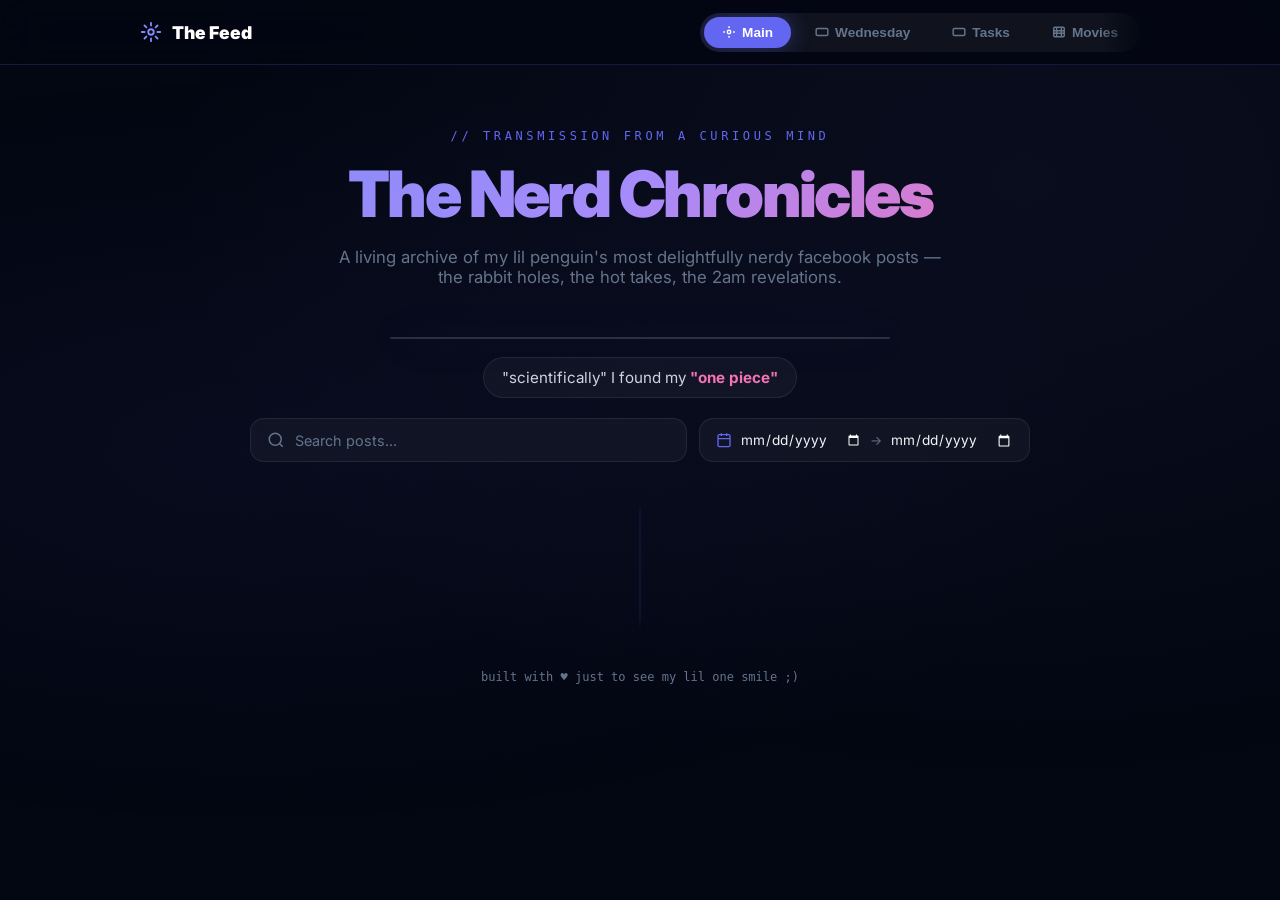
==== commit 1b1f7cc5: "Update index.html" ====
--- a/page/index.html
+++ b/page/index.html
@@ -476,17 +476,19 @@
 .onepiece-frame{
   position:relative;
   width:min(90vw,500px);
-  aspect-ratio:4/3;
-
-  border-radius:30px;
-
+  
+  border-radius:24px;
   overflow:hidden;
-
-  border:1px solid rgba(129,140,248,.3);
+  border:1px solid rgba(255,255,255,.12);
+
+  background:rgba(255,255,255,.03);
+  backdrop-filter:blur(12px);
 
   box-shadow:
-    0 0 30px rgba(129,140,248,.3),
-    0 0 100px rgba(167,139,250,.15);
+    0 0 40px rgba(99,102,241,.25),
+    0 0 120px rgba(167,139,250,.12);
+
+  transition:.4s;
 }
 
 .onepiece-frame:hover{
@@ -494,21 +496,21 @@
 }
 
 .onepiece-frame::before{
-  content:"";
+  content:"SPECIMEN #001";
   position:absolute;
-  inset:-2px;
-
-  background:
-  linear-gradient(
-    135deg,
-    #818cf8,
-    #a78bfa,
-    #f472b6,
-    #818cf8
-  );
-
-  z-index:-1;
-  filter:blur(25px);
+  top:14px;
+  left:14px;
+  z-index:10;
+
+  font-size:11px;
+  letter-spacing:.2em;
+  color:#a5b4fc;
+
+  padding:6px 10px;
+  border-radius:999px;
+
+  background:rgba(3,7,18,.75);
+  backdrop-filter:blur(8px);
 }
 
 .onepiece-slide{
@@ -524,8 +526,8 @@
 
 .onepiece-slide img{
   width:100%;
-  height:100%;
-  object-fit:cover;
+  height:auto;
+  display:block;
 }
 
 
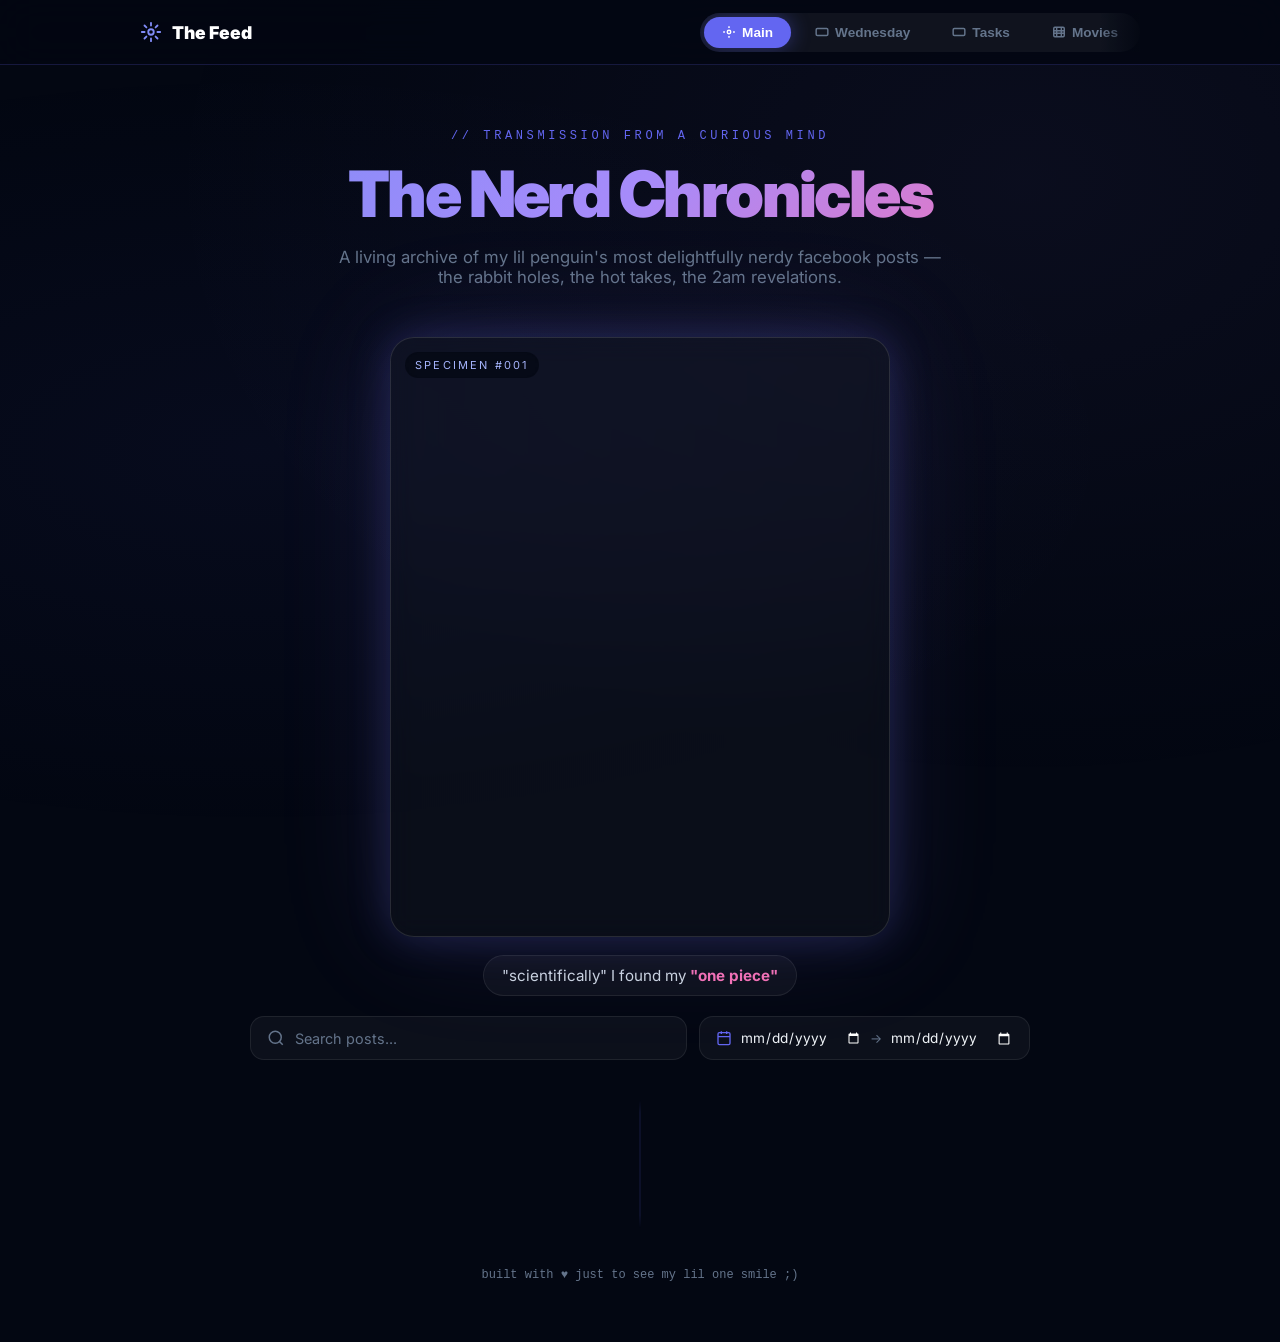
==== commit 718c6044: "Update index.html" ====
--- a/page/index.html
+++ b/page/index.html
@@ -476,6 +476,7 @@
 .onepiece-frame{
   position:relative;
   width:min(90vw,500px);
+	min-height:600px;
   
   border-radius:24px;
   overflow:hidden;
